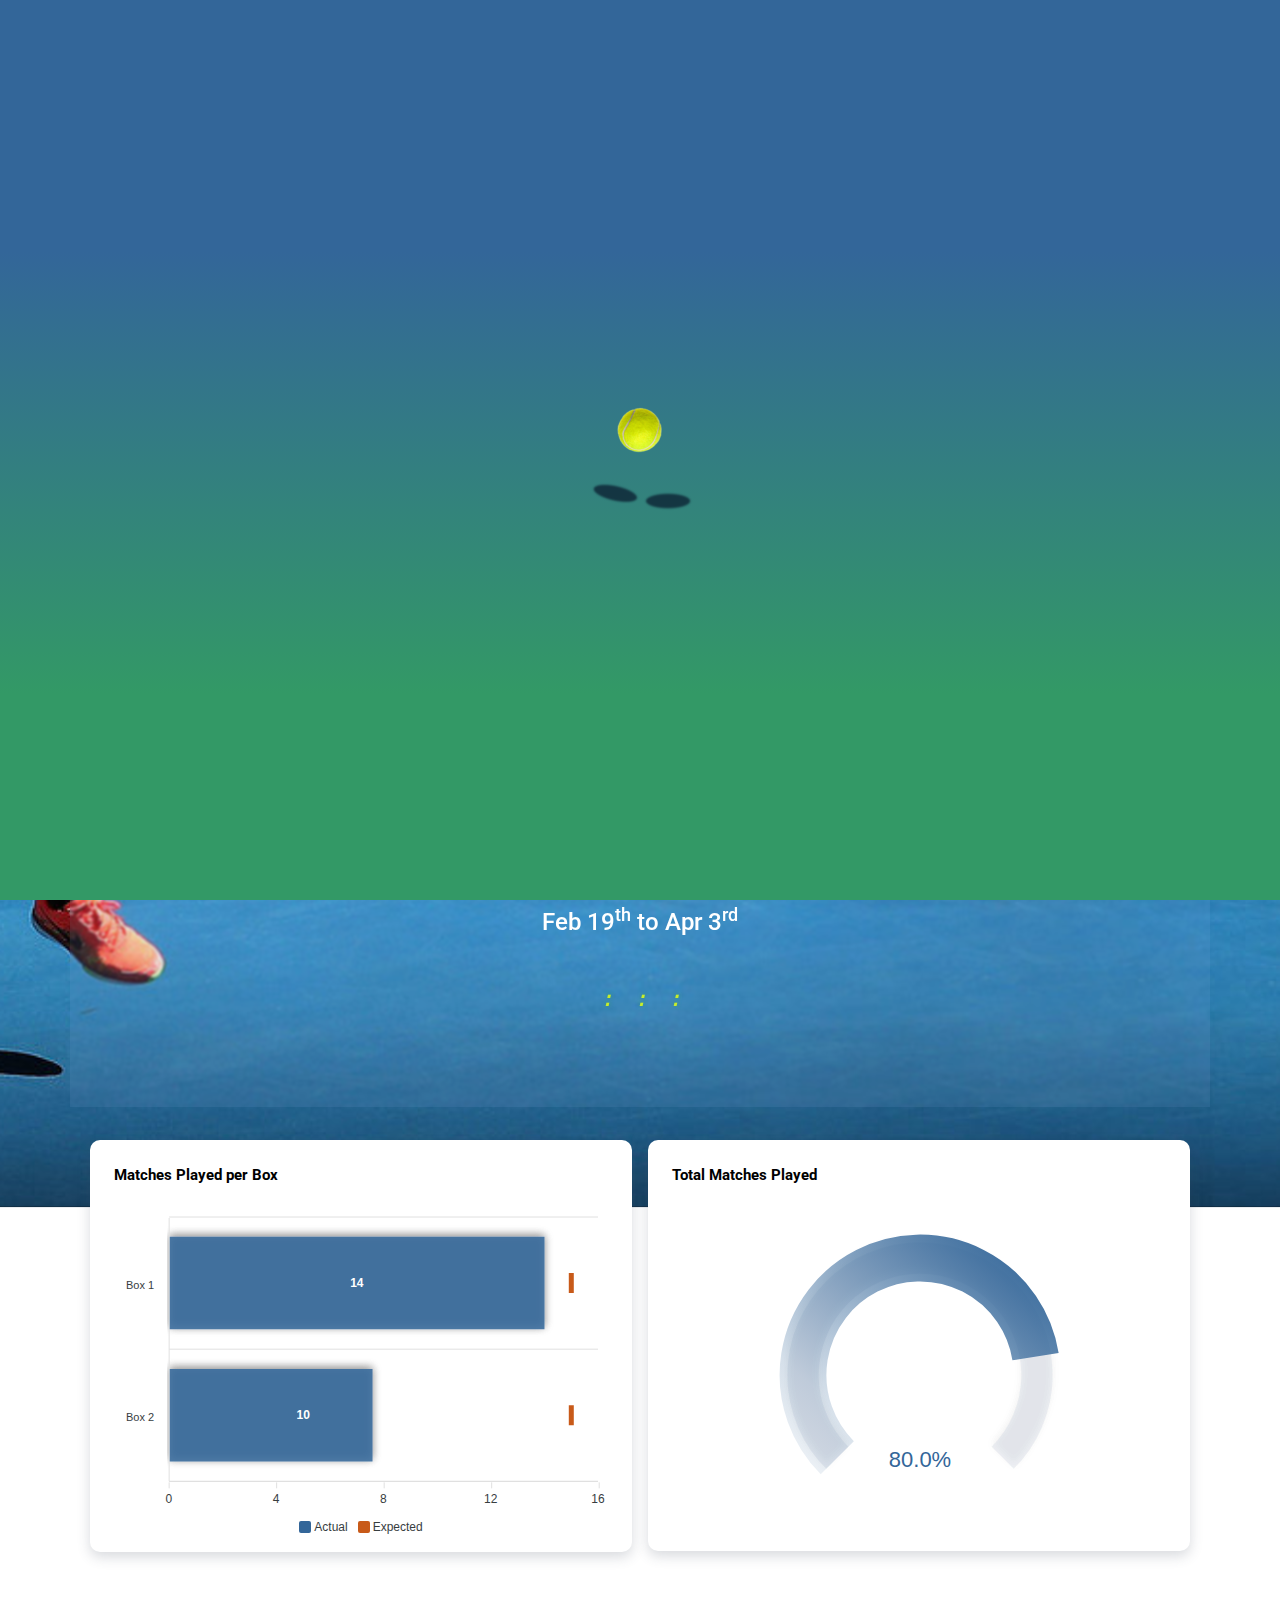
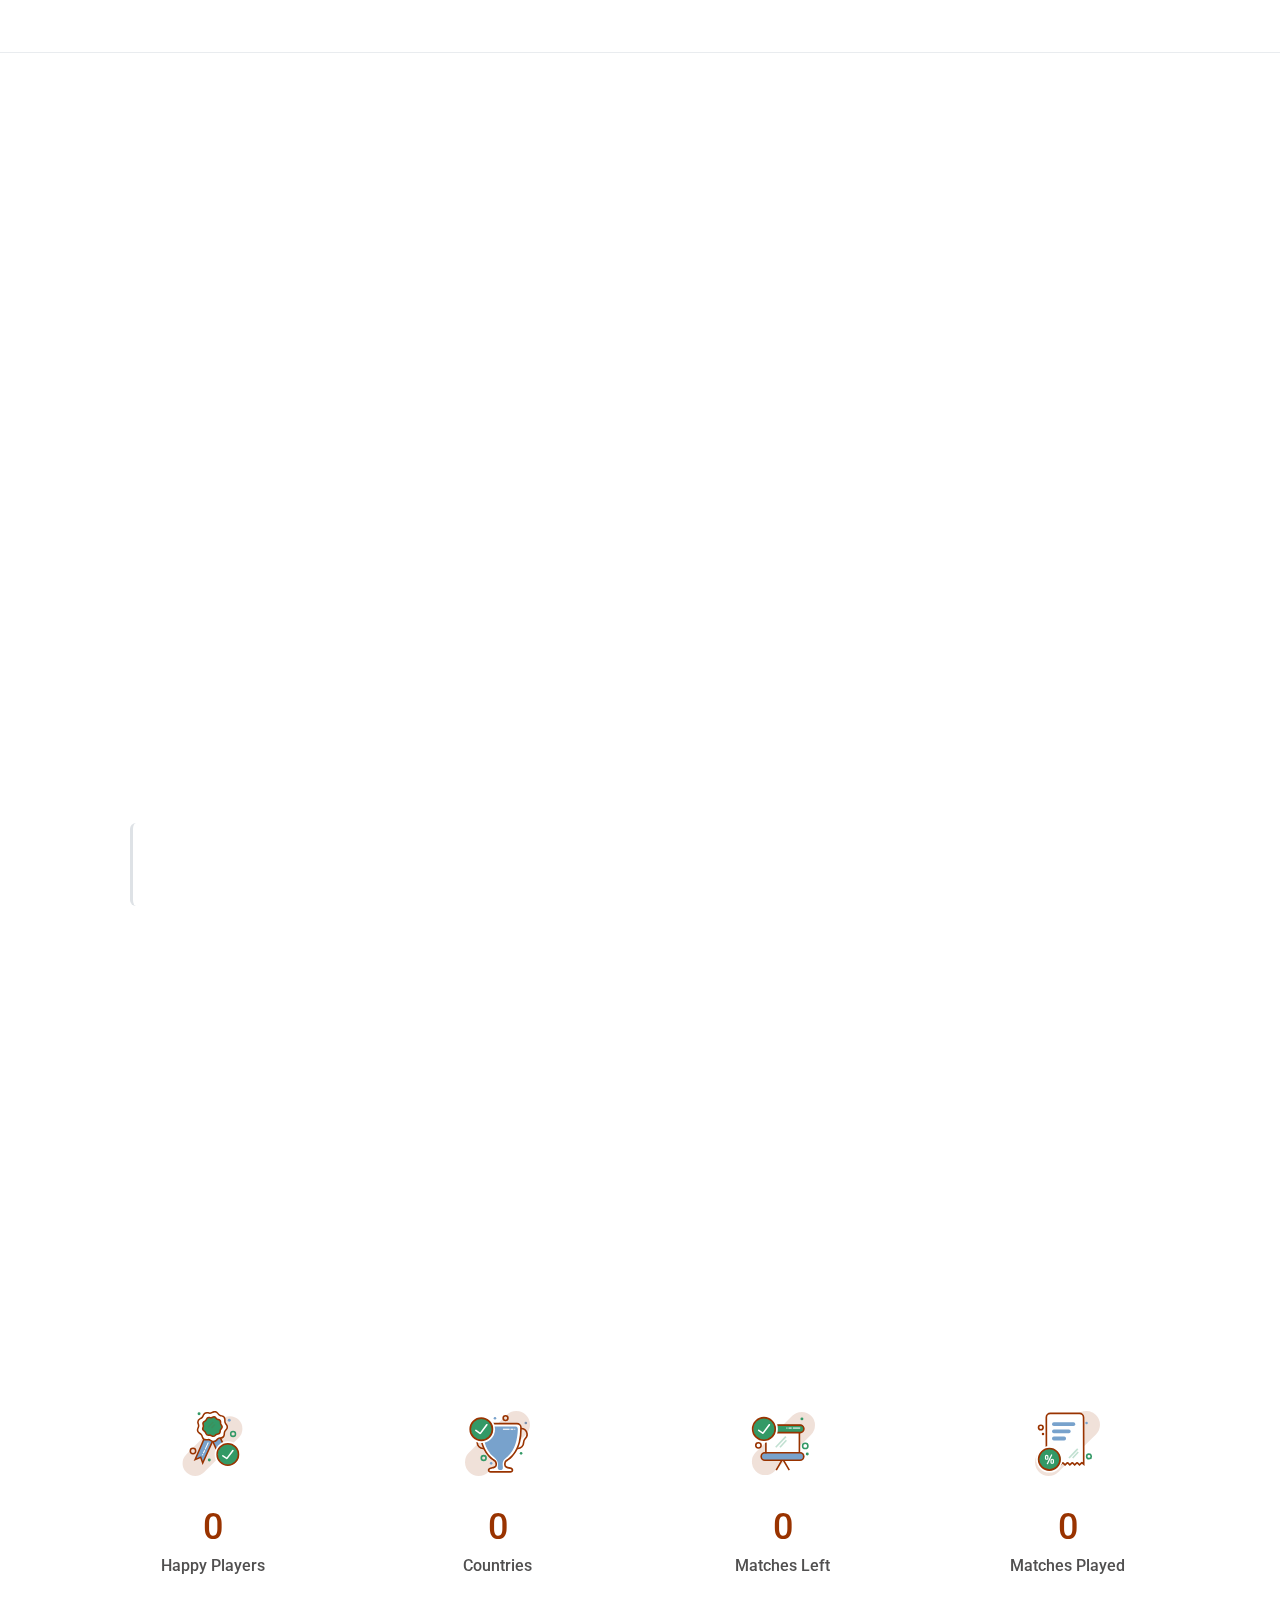
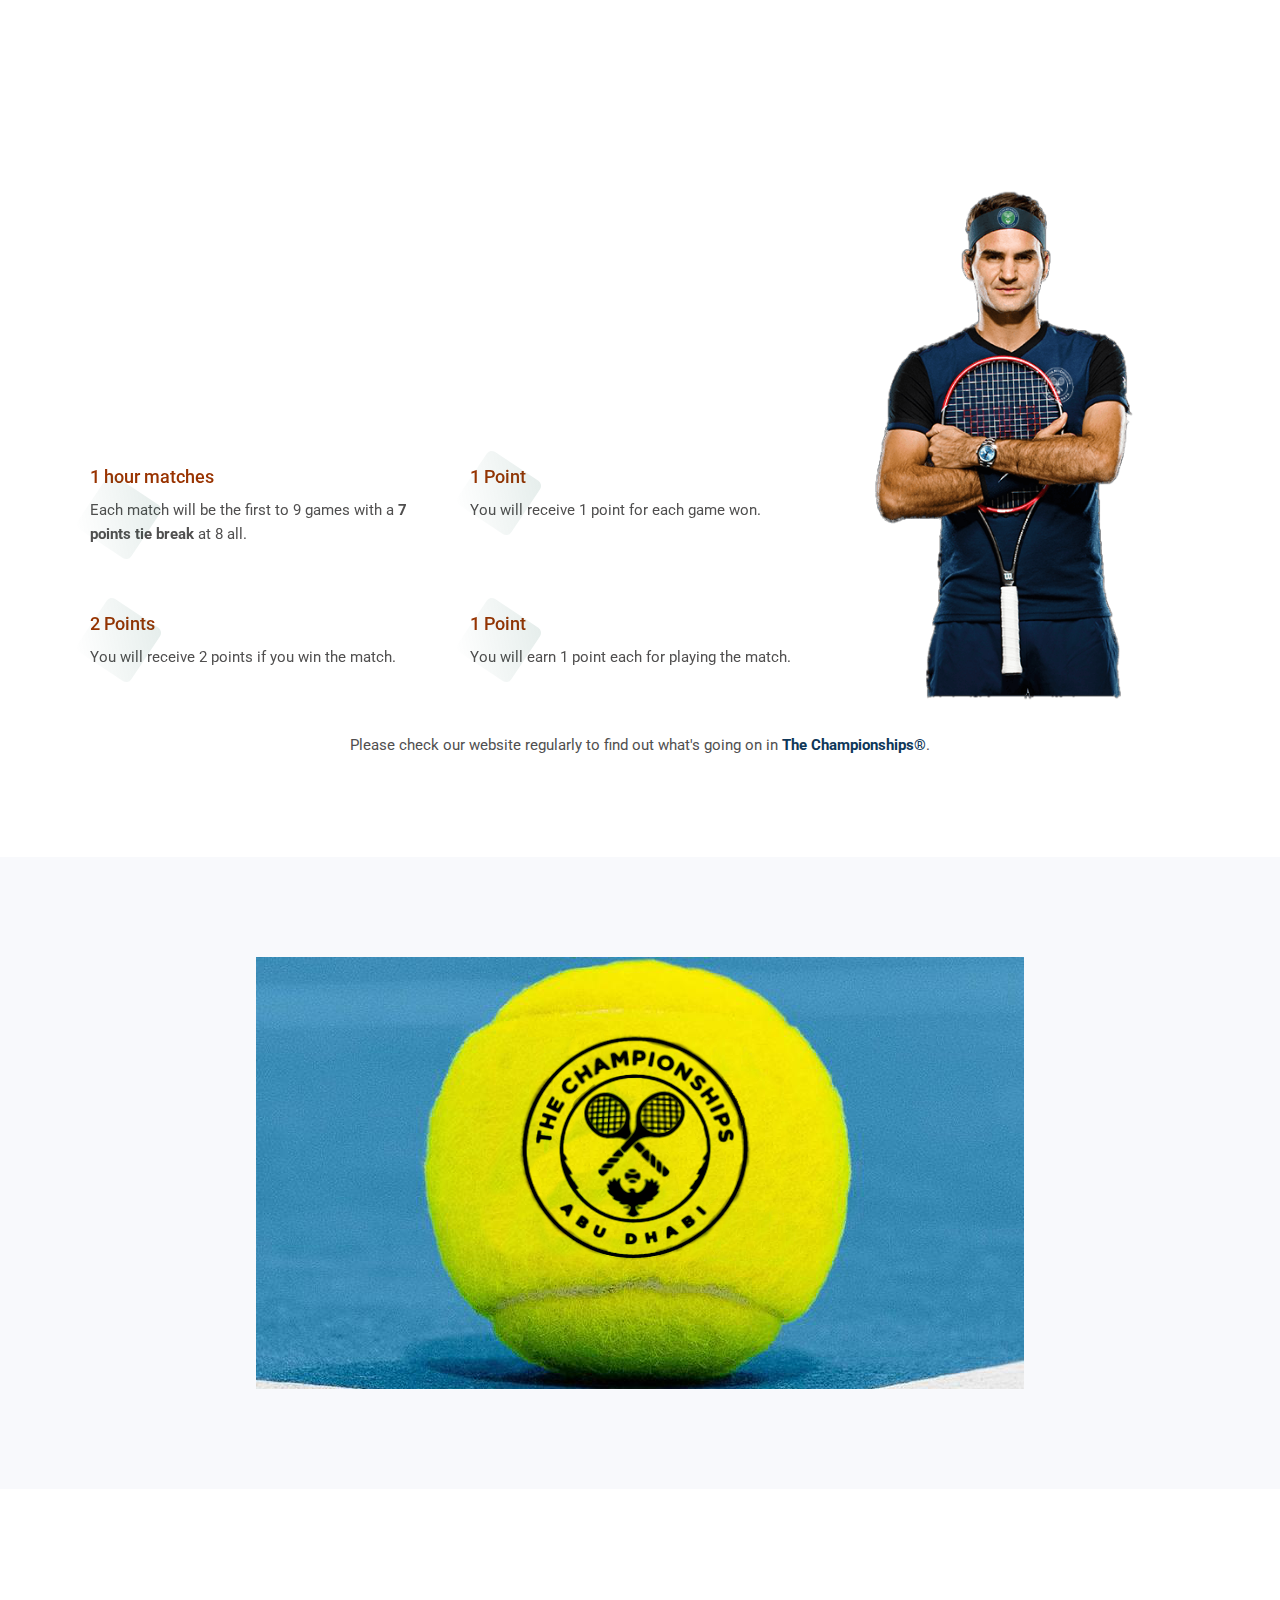
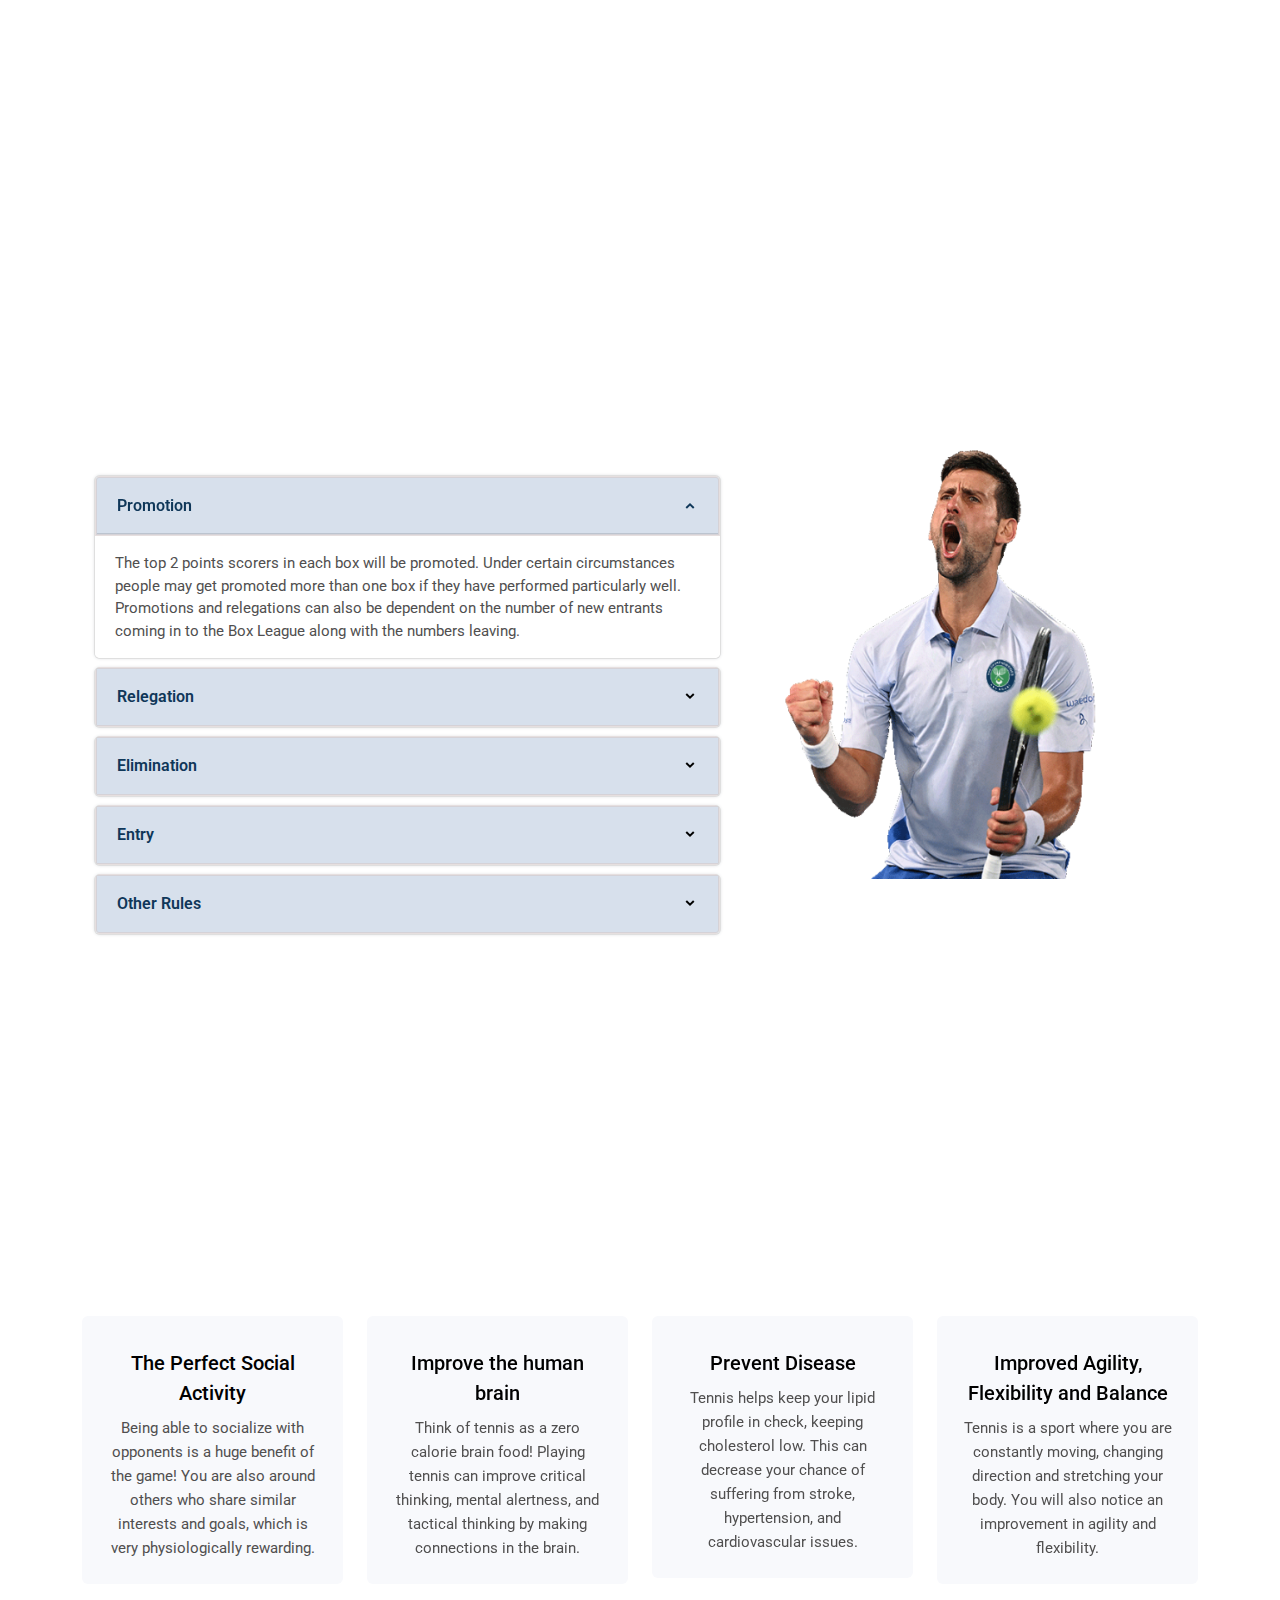
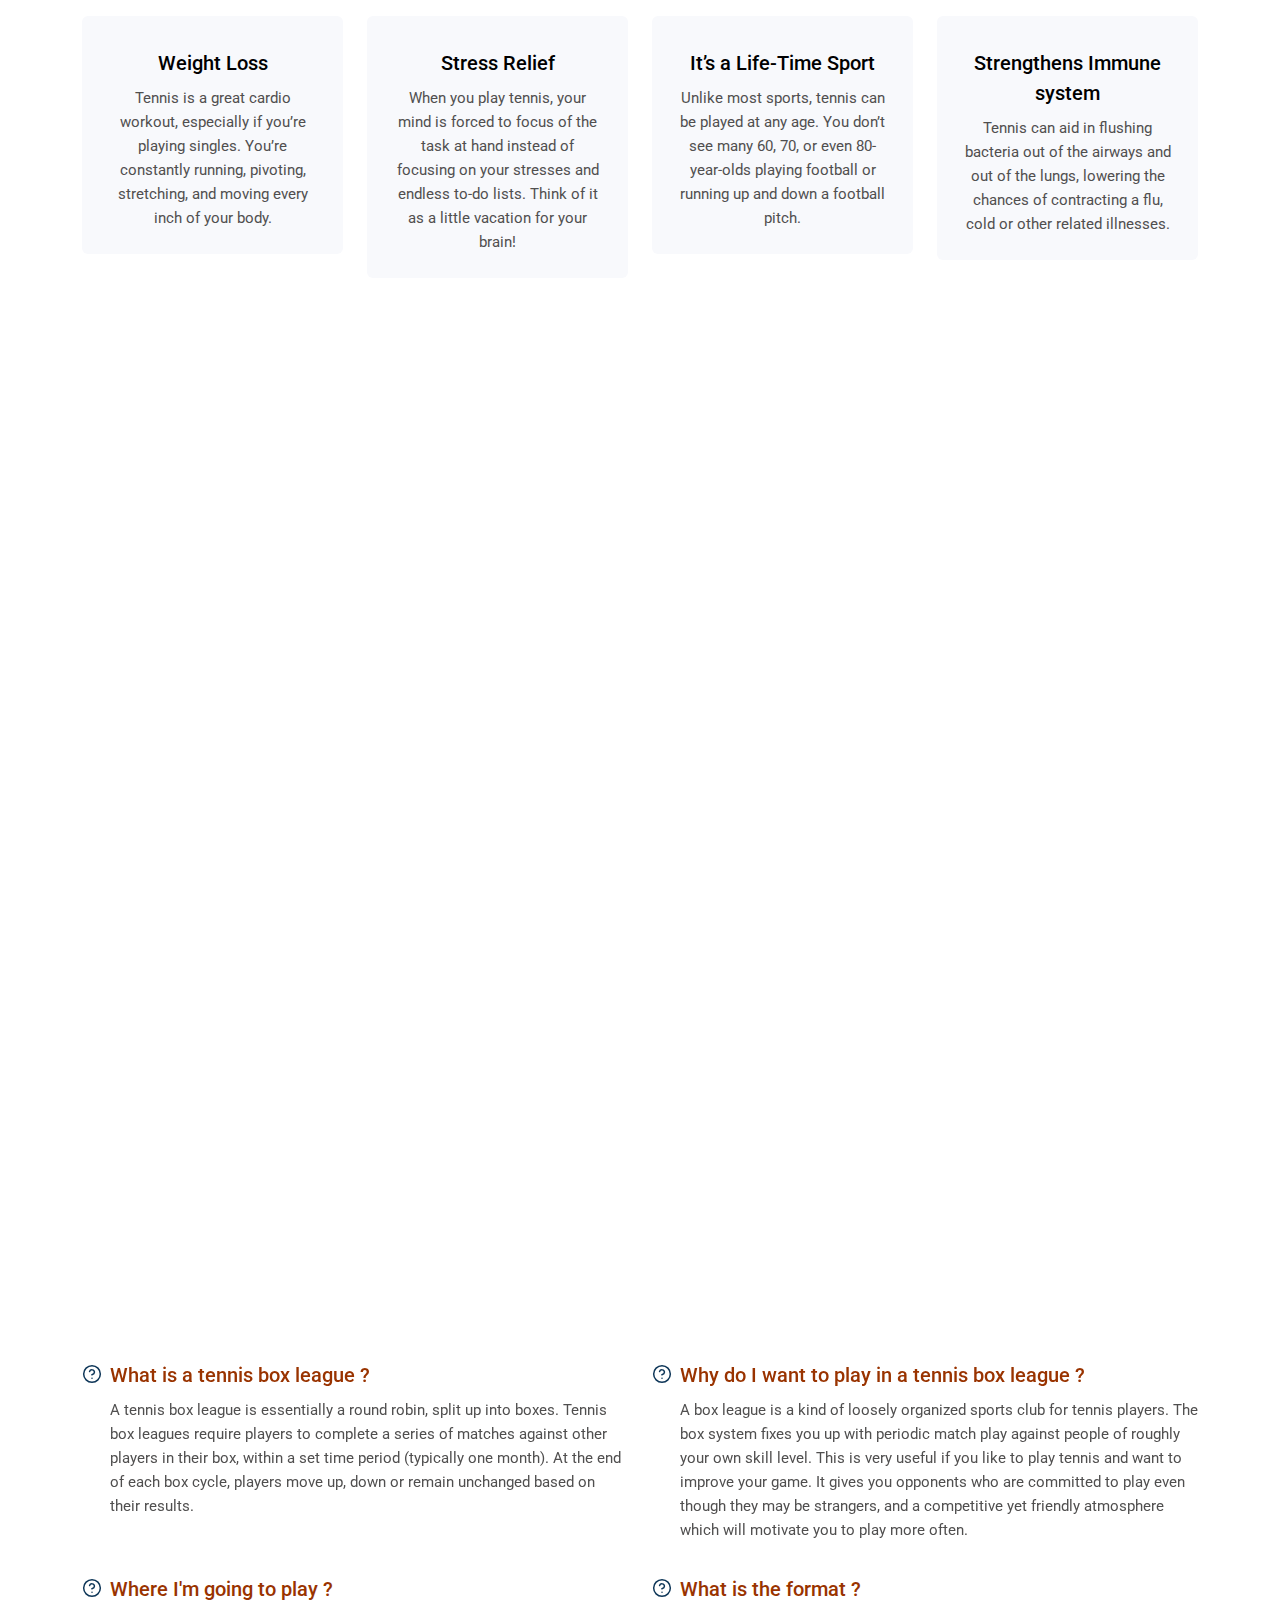
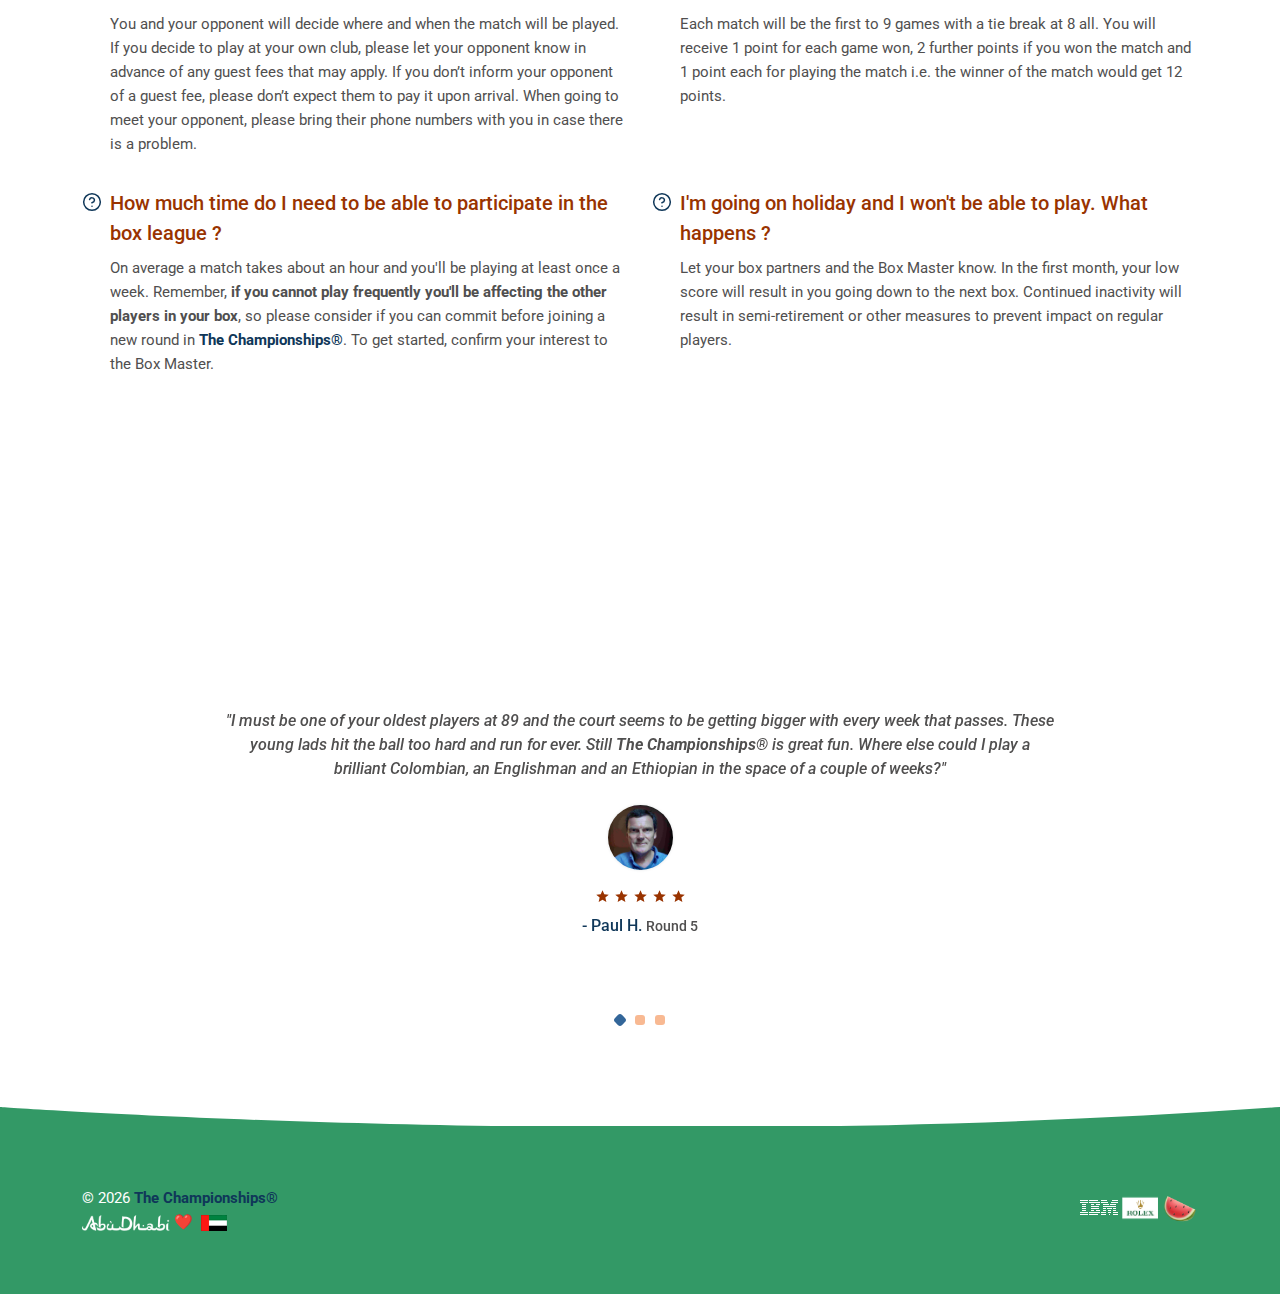
==== index.html @ c3a64c00 "statistics round 2-24" ====
<!DOCTYPE html>
<html lang="en">
  <head>
    <!-- Global site tag (gtag.js) - Google Analytics -->
    <script
      async
      src="https://www.googletagmanager.com/gtag/js?id=G-BH03Y8J1X2"
    ></script>
    <script>
      window.dataLayer = window.dataLayer || []
      function gtag() {
        dataLayer.push(arguments)
      }
      gtag('js', new Date())

      gtag('config', 'G-BH03Y8J1X2')
    </script>
    <meta charset="utf-8" />
    <title>The Championships Abu Dhabi</title>
    <meta name="viewport" content="width=device-width, initial-scale=1.0" />
    <meta name="The Championships Abu Dhabi" content="Landing Page" />
    <meta name="keywords" content="Software, multi-uses, HTML, Clean, Modern" />

    <meta name="email" content="support@thechampionships.com" />
    <meta name="website" content="https://thechampionships.netlify.com" />
    <meta name="Version" content="v1.0.0" />
    <!-- favicon -->
    <link rel="apple-touch-icon" sizes="180x180" href="/apple-touch-icon.png" />
    <link rel="icon" type="image/png" sizes="32x32" href="/favicon-32x32.png" />
    <link rel="icon" type="image/png" sizes="16x16" href="/favicon-16x16.png" />
    <link rel="manifest" href="/site.webmanifest" />
    <link rel="mask-icon" href="/safari-pinned-tab.svg" color="#5bbad5" />
    <meta name="msapplication-TileColor" content="#336699" />
    <meta name="theme-color" content="#ffffff" />
    <!-- <link rel="manifest" href="site.webmanifest" /> -->

    <!-- Bootstrap -->
    <link href="css/bootstrap.min.css" rel="stylesheet" type="text/css" />
    <!-- Icons -->
    <link href="css/materialdesignicons.min.css" rel="stylesheet" type="text/css" />
    <link
      rel="stylesheet"
      href="https://unicons.iconscout.com/release/v3.0.6/css/line.css"
    />

    <!-- Slider -->
    <link rel="stylesheet" href="css/tiny-slider.css" />
    <!-- Animation -->
    <link href="css/aos.css" rel="stylesheet" type="text/css" />
    <!-- Main Css -->
    <link href="css/style.css" rel="stylesheet" type="text/css" id="theme-opt" />
    <link href="css/colors/default.css" rel="stylesheet" id="color-opt" />

    <link
      href="https://api.mapbox.com/mapbox-gl-js/v2.3.1/mapbox-gl.css"
      rel="stylesheet"
    />
    <script src="https://api.mapbox.com/mapbox-gl-js/v2.3.1/mapbox-gl.js"></script>
  </head>

  <body data-bs-spy="scroll" data-bs-target="#navbar-navlist" data-bs-offset="20">
    <!-- Loader -->
    <div id="preloader">
      <div id="status">
        <div class="spinner">
          <img src="images/tennisball.png" />
        </div>
      </div>
    </div>
    <!-- Loader -->

    <!-- Add to Home IOS Start -->
    <!-- <div class="modal fade" id="IOSAddHome" tabindex="-1" aria-hidden="true">
      <div class="modal-dialog modal-dialog-centered">
        <div class="modal-content rounded shadow border-0">
          <div class="modal-header">
            <button
              type="button"
              class="btn-close"
              data-bs-dismiss="modal"
              aria-label="Close"
            ></button>
          </div>
          <div class="modal-body py-4">
            <div class="text-center">
              <div
                class="icon d-flex align-items-center justify-content-center bg-soft-primary rounded-circle mx-auto"
                style="height: 65px; width: 65px"
              >
                <h1 class="mb-0">
                  <i class="uil uil-megaphone align-middle"></i>
                </h1>
              </div>
              <div class="mt-4">
                <h5>
                  You can add
                  <span class="text-primary fw-bold">The Championships&reg;</span>
                  to your fancy iPhone's home screen.
                </h5>
                <ul class="list-unstyled text-success">
                  <li class="text-muted px-3">
                    Tap <i class="uil uil-upload"></i> and Add to home screen.
                  </li>
                </ul>
                <p class="text-muted text-primary">
                  Adding to Home screen is a feature available in modern browsers
                  that allows a user to add a shortcut to their Home screen
                  representing their favorite website so they can subsequently
                  access it with a single tap.
                </p>
              </div>
            </div>
          </div>
        </div>
      </div>
    </div> -->
    <!-- Add to Home IOS End -->

    <!-- Add to license Start -->
    <!-- <div class="modal fade" id="license" tabindex="-1" aria-hidden="true">
      <div class="modal-dialog modal-dialog-centered">
        <div class="modal-content rounded shadow border-0">
          <div class="modal-header">
            <button
              type="button"
              class="btn-close"
              data-bs-dismiss="modal"
              aria-label="Close"
            ></button>
          </div>
          <div class="modal-body py-4">
            <div class="text-center">
              <div
                class="icon d-flex align-items-center justify-content-center bg-soft-primary rounded-circle mx-auto"
                style="height: 65px; width: 65px"
              >
                <h1 class="mb-0">
                  <img src="images/wimbledonxmas1.png" height="100" />
                </h1>
              </div>
              <div class="mt-4">
                <h5>
                  <span class="text-primary fw-bold">The Championships&reg;</span>
                </h5>
                <p class="text-muted text-primary">
                  A big thank you to everyone who's participated in
                  <span class="text-primary fw-bold">The Championships&reg;</span>
                  over the last seven months. It's been great to meet so many tennis
                  lovers in Addis. <br />Unfortunately, for operational reasons,
                  <span class="text-primary fw-bold">The Championships&reg;</span>
                  will be on hold untill further notice. <br />The chat group will
                  remain live for those who want to stay connected and I hope to see
                  you on the courts soon for more great tennis! 👋
                </p>
              </div>
            </div>
          </div>
        </div>
      </div>
    </div> -->
    <!-- Add to license End -->

    <!-- Add to Home Android Start -->
    <!-- <div class="modal fade" id="AndroidAddHome" tabindex="-1" aria-hidden="true">
      <div class="modal-dialog modal-dialog-centered">
        <div class="modal-content rounded shadow border-0">
          <div class="modal-header">
            <button
              type="button"
              class="btn-close"
              data-bs-dismiss="modal"
              aria-label="Close"
            ></button>
          </div>
          <div class="modal-body py-4">
            <div class="text-center">
              <div
                class="icon d-flex align-items-center justify-content-center bg-soft-primary rounded-circle mx-auto"
                style="height: 65px; width: 65px"
              >
                <h1 class="mb-0">
                  <i class="uil uil-megaphone align-middle"></i>
                </h1>
              </div>
              <div class="mt-4">
                <h5>
                  You can add
                  <span class="text-primary fw-bold">The Championships&reg;</span>
                  to your mobile phone home screen.
                </h5>
                <ul class="list-unstyled text-success">
                  <li class="text-muted px-3">
                    Tap <i class="uil uil-ellipsis-v"></i> and Add to home screen.
                  </li>
                </ul>
                <p class="text-muted text-primary">
                  Adding to Home screen is a feature available in modern browsers
                  that allows a user to add a shortcut to their Home screen
                  representing their favorite website so they can subsequently
                  access it with a single tap.
                </p>
              </div>
            </div>
          </div>
        </div>
      </div>
    </div> -->
    <!-- Add to Home Android End -->

    <!-- Subscribe popup Start -->
    <div class="modal fade" id="subscribe-popup" tabindex="-1" aria-hidden="true">
      <div class="modal-dialog modal-lg modal-dialog-centered">
        <div class="modal-content rounded shadow border-0">
          <div
            class="modal-body p-0"
            style="background: url('images/subscribe.png') no-repeat"
          >
            <button
              type="button"
              class="btn-close float-end m-2"
              data-bs-dismiss="modal"
              aria-label="Close"
            ></button>
            <div class="clearfix"></div>
            <div class="container-fluid px-0">
              <div class="row align-items-center g-0">
                <div class="col-lg-6 offset-lg-6">
                  <div class="pb-5 pt-4 px-4">
                    <h6 class="text-muted">Be the first to know daily updates</h6>

                    <h4>Signup for daily updates</h4>
                    <p class="text-muted mb-0">
                      Subscribe to the Landrick mailing list to receive updates on
                      new arrivals, special offers and our promotions.
                    </p>
                    <form class="mt-4">
                      <div class="row">
                        <div class="col-lg-12">
                          <div class="foot-subscribe mb-3">
                            <div class="form-icon position-relative">
                              <i data-feather="mail" class="fea icon-sm icons"></i>
                              <input
                                type="email"
                                name="email"
                                id="daily-updates"
                                class="form-control ps-5 rounded"
                                placeholder="Your email : "
                                required
                              />
                            </div>
                          </div>
                        </div>
                        <!--end col-->

                        <div class="col-lg-12">
                          <div class="d-grid">
                            <input
                              type="submit"
                              id="submitsubscribe"
                              name="send"
                              class="btn btn-primary"
                              value="Subscribe"
                            />
                          </div>
                        </div>
                        <!--end col-->

                        <div class="col-12">
                          <div class="text-center">
                            <p class="mb-0 mt-3">
                              <small class="text-dark me-2"
                                >Already have an account ?</small
                              >
                              <a href="javascript:void(0)" class="text-dark fw-bold"
                                >Sign in</a
                              >
                            </p>
                          </div>
                        </div>
                        <!--end col-->
                      </div>
                      <!--end row-->
                    </form>
                  </div>
                </div>
                <!--end col-->
              </div>
              <!--end row-->
            </div>
            <!--end container-->
          </div>
        </div>
      </div>
    </div>
    <!-- Subscribe popup End -->

    <!-- qrcode Popup Start -->
    <div class="modal fade" id="ebirrqrcode" tabindex="-1" aria-hidden="true">
      <div class="modal-dialog modal-dialog-centered">
        <div class="modal-content rounded shadow border-0">
          <div class="modal-body py-5">
            <div class="text-center">
              <img
                src="images/ebirrqrcode.png"
                class="avatar avatar-ex-large"
                alt=""
              />
              <div class="mt-4">
                <h4>251930004901</h4>
                <p class="text-muted">
                  <span class="text-primary fw-bold">Important:</span> In the
                  description of the transaction add your <strong>name</strong> and
                  <strong>send</strong> a private message to the Box Master to
                  confirm.
                </p>
              </div>
            </div>
          </div>
        </div>
      </div>
    </div>
    <!-- qrcode Popup End -->

    <!-- bank of oromia Popup Start -->
    <div class="modal fade" id="bankoforomia" tabindex="-1" aria-hidden="true">
      <div class="modal-dialog modal-dialog-centered">
        <div class="modal-content rounded shadow border-0">
          <div class="modal-body py-5">
            <div class="text-center">
              <img
                src="images/coopbank.svg"
                class="avatar avatar-ex-large"
                alt=""
              />
              <div class="mt-4">
                <h4>Ebirr: 251930004901</h4>
                <p class="text-muted">
                  <span class="text-primary fw-bold">Important:</span> In the
                  description of the transaction add your <strong>name</strong> and
                  <strong>send</strong> a private message to the Box Master to
                  confirm.
                </p>
              </div>
            </div>
          </div>
        </div>
      </div>
    </div>
    <!-- bank of oromia Popup End -->

    <!-- Navbar STart -->
    <header id="topnav" class="defaultscroll sticky">
      <div class="container">
        <!-- Logo container-->
        <div>
          <a class="logo" href="#">
            <img src="images/log.png" height="52" class="logo-light-mode" alt="" />
          </a>
        </div>

        <!--end login button-->
        <!-- End Logo container-->
        <div class="menu-extras">
          <div class="menu-item">
            <!-- Mobile menu toggle-->
            <a class="navbar-toggle" id="isToggle" onclick="toggleMenu()">
              <div class="lines">
                <span></span>
                <span></span>
                <span></span>
              </div>
            </a>
            <!-- End mobile menu toggle-->
          </div>
        </div>

        <div id="navigation">
          <!-- Navigation Menu-->
          <ul class="navigation-menu nav-right" id="navmenu-nav">
            <li class="has-submenu">
              <a href="#home">Home</a>
            </li>
            <li class="has-submenu">
              <a href="#howitworks">How it works?</a>
            </li>
            <li class="has-submenu">
              <a href="#benefit">Benefits</a>
            </li>
            <!-- <li class="has-submenu">
              <a href="#courts">Courts</a>
            </li> -->
            <li class="has-submenu">
              <a href="#faq">FAQ</a>
            </li>
            <li class="has-submenu">
              <a href="#testimonial">Reviews</a>
            </li>
            <!-- <li class="has-submenu">
              <a href="#contact">Contact</a>
            </li> -->
          </ul>
          <!--end navigation menu-->
        </div>
        <!--end navigation-->
      </div>
      <!--end container-->
    </header>
    <!--end header-->
    <!-- Navbar End -->

    <!-- Hero Start -->
    <section
      class="bg-auth-home d-table w-100"
      style="
        background-image: url('images/whs4.jpg');
        background-size: cover;
        background-position: center center;
      "
      id="home"
    >
      <!-- <div class="snowfall"></div> -->
      <div class="container position-relative" style="z-index: 1">
        <div id="comingsoon" class="container bg-overlay d-none">
          <!--end row-->
        </div>

        <!--end container-->

        <div class="row mt-0 pt-4 justify-content-center">
          <div class="col-lg-10">
            <div class="mt-3 title-heading text-center">
              <div>
                <img
                  src="images/thechamps1.png"
                  height="280"
                  class="mover"
                  alt=""
                />
              </div>
              <h1 class="heading text-primary fw-bold text-shadow-title mt-5 mb-3">
                Serve it, Smash it,<br />
                Win it, Love it!
              </h1>
              <hr class="line" />
              <p class="para-desc mx-auto text-secondary">
                Unleash your inner champion and connect with fellow tennis fanatics
                from across the globe! Fuel your well-being and level up your skills
                in our vibrant tennis community. Hit the court regularly with
                flexible scheduling that fits your life.
              </p>
            </div>
          </div>
          <!--end col-->
        </div>
        <div class="row mt-0 pt-4 justify-content-center">
          <div class="mt-3 title-heading text-center bg-overlay">
            <h1 class="heading text-secondary mt-3 mb-0">ROUND 2-2024</h1>
            <!-- <h4 class="text-secondary mt-0 mb-2">Final Round</h4> -->
            <h4 class="title text-secondary mt-3 mb-0">
              Feb 19<sup>th</sup> to Apr 3<sup>rd</sup>
            </h4>
            <div class="row justify-content-center">
              <div class="col-lg-10 text-center">
                <div class="title-heading">
                  <!-- <h4 class="text-success mb-3">12th September, 2021</h4> -->

                  <div class="row">
                    <div class="col-md-12 text-center">
                      <div id="eventdown">
                        <ul class="count-down list-unstyled text-yellow">
                          <li id="days" class="count-number list-inline-item"></li>
                          <li class="divider count-number list-inline-item">
                            :
                            <p class="count-head"><br /></p>
                          </li>
                          <li id="hours" class="count-number list-inline-item"></li>
                          <li class="divider count-number list-inline-item">
                            :
                            <p class="count-head"><br /></p>
                          </li>

                          <li id="mins" class="count-number list-inline-item"></li>
                          <li class="divider count-number list-inline-item">
                            :
                            <p class="count-head"><br /></p>
                          </li>

                          <li id="secs" class="count-number list-inline-item"></li>
                          <li id="end" class="h1"></li>
                        </ul>
                      </div>
                    </div>
                  </div>
                </div>
              </div>
            </div>
            <!--end col-->
          </div>
        </div>

        <!--end row-->
      </div>
      <!--end container-->
    </section>
    <!--end section-->

    <!-- Hero End -->

    <section class="section bg-light d-none mt-6">
      <div class="container">
        <div class="row justify-content-center">
          <div class="col-12 text-center">
            <div class="position-relative" style="z-index: 1">
              <div class="position-relative">
                <img src="images/boxes.png" class="img-fluid" alt="" />
              </div>
              <div class="content mt-md-4 pt-md-2">
                <div class="row justify-content-center">
                  <div class="col-lg-10 text-center">
                    <div class="row align-items-center">
                      <div class="col-md-6 mt-4 pt-2">
                        <div class="section-title text-md-start">
                          <h6 class="text-white-50">Players Dashboard</h6>
                          <h4 class="title text-white mb-0 title-dark">
                            Check the scores <br />
                            in a single place.
                          </h4>
                        </div>
                      </div>

                      <div class="col-md-6 col-12 mt-4 pt-md-2">
                        <div class="section-title text-md-start">
                          <p class="text-white-50 para-desc">
                            In
                            <span class="text-white fw-bold"
                              >The Championships&reg;</span
                            >, players are required to complete a series of matches
                            against other players in their box, within a set time
                            period (typically one month). At the end of each box
                            cycle, players move up, down or remain unchanged based
                            on their results.
                          </p>
                        </div>
                      </div>
                    </div>
                  </div>
                </div>
              </div>
            </div>
          </div>
          <!--end col-->
        </div>
        <!--end row -->
        <div class="feature-posts-placeholder bg-primary bg-gradient"></div>
      </div>
      <!--end container-->
    </section>

    <section class="section border-top">
      <div class="container">
        <div class="row g-3 justify-content-center features-absolute">
          <!-- <div class="row"> -->
          <div class="col-lg-6 col-md-12 col-12 mt-4 pt-2">
            <div class="card shadow-md rounded-md border-0 p-4 pb-0">
              <div class="d-flex justify-content-between">
                <span class="fw-bold">Matches Played per Box</span>
              </div>
              <div id="dashboard" class="apex-chart"></div>
              <!-- </div> -->
            </div>
          </div>

          <div class="col-lg-6 col-md-12 col-12 mt-4 pt-2">
            <div class="card shadow-md rounded-md border-0 p-4 pb-0">
              <div class="d-flex justify-content-between">
                <span class="fw-bold">Total Matches Played</span>
              </div>
              <div id="matchesplayed" class="apex-chart"></div>
              <!-- </div> -->
            </div>
          </div>
        </div>
      </div>
    </section>

    <section class="section border-top">
      <div class="container mt-3">
        <div
          id="box-containers"
          class="row g-3 justify-content-center features-absolute"
        >
          <!-- <div class="row"> -->
        </div>
        <div class="mt-2 pt-2 text-center text-muted h6">
          <i class="uil uil-clock-two"></i>
          <span id="updated"></span>
        </div>
      </div>
    </section>
    <!--end col
        <div class="container-fluid mt-4">
            <div class="row">
                <div class="col-md-4 mt-4 pt-2">
                    <div class="card shop-features ">
-->

    <section class="section bg-white mt-6">
      <div class="container">
        <div
          class="p-4 rounded bg-light shadow"
          data-aos="fade-up"
          data-aos-duration="1400"
        >
          <div class="row align-items-center">
            <div class="col-sm-7">
              <div class="title">
                <h5 class="title mb-4">
                  Tennis ain't just about aces and rallies!
                </h5>
                <p class="text-primary mb-0 para-desc">
                  Statistics are just tools. Their true value lies in your ability
                  to interpret them, draw meaningful conclusions and implement them
                  effectively to elevate your game.<br />
                  Don't just play, <strong>analyze</strong>
                  to become a champion!
                </p>
              </div>
            </div>
            <!--end col-->

            <div class="col-sm-5 mt-4 mt-sm-0">
              <div class="text-sm-end">
                <a
                  href="javascript:void(0)"
                  data-bs-toggle="modal"
                  data-bs-target="#round2-2024"
                  class="btn btn-primary m-1"
                  >Round
                  <span class="badge rounded-pill bg-success ms-2">2-2024</span>
                </a>
              </div>

              <!-- Modal Content Start -->
              <div
                class="modal fade"
                id="round2-2024"
                tabindex="-1"
                aria-labelledby="LoginForm-title"
                aria-hidden="true"
              >
                <div class="modal-dialog modal-lg modal-dialog-centered">
                  <div class="modal-content rounded shadow border-0">
                    <div class="modal-header border-bottom">
                      <h5 class="modal-title" id="LoginForm-title">
                        Achievements & Performance
                      </h5>
                      <button
                        type="button"
                        class="btn-close"
                        data-bs-dismiss="modal"
                        aria-label="Close"
                      ></button>
                    </div>
                    <div class="modal-body">
                      <!-- Table Start -->
                      <div class="col mt-0 pt-2" id="stat_table">
                        <div class="p-0">
                          <div class="table-responsive bg-white">
                            <table class="table table-striped mb-0 table-center">
                              <thead>
                                <tr>
                                  <th>Round</th>
                                  <th>Box</th>
                                  <th>Rank</th>
                                  <th>Country</th>
                                  <th>Name</th>
                                  <th>Matches Won</th>
                                  <th>Matches Lost</th>
                                  <th>Matches Played</th>
                                  <th>Matches Not Played</th>
                                  <th>Matches Completed %</th>
                                  <th>Games Won</th>
                                  <th>Games Conceded</th>
                                  <th>Games Won %</th>
                                  <th>Games Match Avg</th>
                                  <th>Total Points</th>
                                  <th>Win %</th>
                                </tr>
                              </thead>
                              <tbody>
                                <tr>
                                  <td>2-24</td>
                                  <td>1</td>
                                  <td>1</td>
                                  <td>NIG</td>
                                  <td>Daniel</td>
                                  <td>5</td>
                                  <td>0</td>
                                  <td>5</td>
                                  <td>0</td>
                                  <td>100.0%</td>
                                  <td>45</td>
                                  <td>10</td>
                                  <td>81.8%</td>
                                  <td>9.0</td>
                                  <td>60</td>
                                  <td>100.0%</td>
                                </tr>
                                <tr>
                                  <td>2-24</td>
                                  <td>1</td>
                                  <td>2</td>
                                  <td>ITA</td>
                                  <td>Paolo</td>
                                  <td>3</td>
                                  <td>2</td>
                                  <td>5</td>
                                  <td>0</td>
                                  <td>100.0%</td>
                                  <td>36</td>
                                  <td>25</td>
                                  <td>59.0%</td>
                                  <td>7.2</td>
                                  <td>47</td>
                                  <td>60.0%</td>
                                </tr>
                                <tr>
                                  <td>2-24</td>
                                  <td>1</td>
                                  <td>3</td>
                                  <td>COL</td>
                                  <td>William</td>
                                  <td>3</td>
                                  <td>1</td>
                                  <td>4</td>
                                  <td>1</td>
                                  <td>80.0%</td>
                                  <td>30</td>
                                  <td>26</td>
                                  <td>53.6%</td>
                                  <td>7.5</td>
                                  <td>40</td>
                                  <td>75.0%</td>
                                </tr>
                                <tr>
                                  <td>2-24</td>
                                  <td>1</td>
                                  <td>4</td>
                                  <td>ITA</td>
                                  <td>Samuel</td>
                                  <td>1</td>
                                  <td>4</td>
                                  <td>5</td>
                                  <td>0</td>
                                  <td>100.0%</td>
                                  <td>31</td>
                                  <td>43</td>
                                  <td>41.9%</td>
                                  <td>6.2</td>
                                  <td>38</td>
                                  <td>20.0%</td>
                                </tr>
                                <tr
                                  style="
                                    color: #e43f52;
                                    background-color: rgba(228, 63, 82, 0.2);
                                    border: 1px solid rgba(228, 63, 82, 0.2);
                                  "
                                >
                                  <td>2-24</td>
                                  <td>1</td>
                                  <td>5</td>
                                  <td>IND</td>
                                  <td>Vik</td>
                                  <td>2</td>
                                  <td>2</td>
                                  <td>4</td>
                                  <td>1</td>
                                  <td>80.0%</td>
                                  <td>20</td>
                                  <td>28</td>
                                  <td>41.7%</td>
                                  <td>5.0</td>
                                  <td>28</td>
                                  <td>50.0%</td>
                                </tr>
                                <tr
                                  style="
                                    color: #e43f52;
                                    background-color: rgba(228, 63, 82, 0.2);
                                    border: 1px solid rgba(228, 63, 82, 0.2);
                                  "
                                >
                                  <td>2-24</td>
                                  <td>1</td>
                                  <td>6</td>
                                  <td>SIN</td>
                                  <td>Lim</td>
                                  <td>0</td>
                                  <td>5</td>
                                  <td>5</td>
                                  <td>0</td>
                                  <td>100.0%</td>
                                  <td>15</td>
                                  <td>45</td>
                                  <td>25.0%</td>
                                  <td>3.0</td>
                                  <td>20</td>
                                  <td>0.0%</td>
                                </tr>
                                <tr
                                  style="
                                    color: #268e4c;
                                    background-color: rgba(43, 62, 46, 0.2);
                                    border: 1px solid rgba(43, 62, 46, 0.2);
                                  "
                                >
                                  <td>2-24</td>
                                  <td>2</td>
                                  <td>1</td>
                                  <td>CAM</td>
                                  <td>Brad</td>
                                  <td>4</td>
                                  <td>0</td>
                                  <td>4</td>
                                  <td>1</td>
                                  <td>80.0%</td>
                                  <td>36</td>
                                  <td>10</td>
                                  <td>78.3%</td>
                                  <td>9.0</td>
                                  <td>48</td>
                                  <td>100.0%</td>
                                </tr>
                                <tr
                                  style="
                                    color: #268e4c;
                                    background-color: rgba(43, 62, 46, 0.2);
                                    border: 1px solid rgba(43, 62, 46, 0.2);
                                  "
                                >
                                  <td>2-24</td>
                                  <td>2</td>
                                  <td>2</td>
                                  <td>GRE</td>
                                  <td>Vas</td>
                                  <td>3</td>
                                  <td>1</td>
                                  <td>4</td>
                                  <td>1</td>
                                  <td>80.0%</td>
                                  <td>32</td>
                                  <td>14</td>
                                  <td>69.6%</td>
                                  <td>8.0</td>
                                  <td>42</td>
                                  <td>75.0%</td>
                                </tr>
                                <tr>
                                  <td>2-24</td>
                                  <td>2</td>
                                  <td>3</td>
                                  <td>CAM</td>
                                  <td>Loic</td>
                                  <td>2</td>
                                  <td>1</td>
                                  <td>3</td>
                                  <td>2</td>
                                  <td>60.0%</td>
                                  <td>21</td>
                                  <td>19</td>
                                  <td>52.5%</td>
                                  <td>7.0</td>
                                  <td>28</td>
                                  <td>66.7%</td>
                                </tr>
                                <tr>
                                  <td>2-24</td>
                                  <td>2</td>
                                  <td>4</td>
                                  <td>GBR</td>
                                  <td>Seale</td>
                                  <td>1</td>
                                  <td>3</td>
                                  <td>4</td>
                                  <td>1</td>
                                  <td>80.0%</td>
                                  <td>17</td>
                                  <td>31</td>
                                  <td>35.4%</td>
                                  <td>4.2</td>
                                  <td>23</td>
                                  <td>25.0%</td>
                                </tr>
                                <tr>
                                  <td>2-24</td>
                                  <td>2</td>
                                  <td>5</td>
                                  <td>RUS</td>
                                  <td>Pavel</td>
                                  <td>0</td>
                                  <td>4</td>
                                  <td>4</td>
                                  <td>1</td>
                                  <td>80.0%</td>
                                  <td>12</td>
                                  <td>36</td>
                                  <td>25.0%</td>
                                  <td>3.0</td>
                                  <td>16</td>
                                  <td>0.0%</td>
                                </tr>
                                <tr>
                                  <td>2-24</td>
                                  <td>2</td>
                                  <td>6</td>
                                  <td>PHI</td>
                                  <td>Ariez</td>
                                  <td>0</td>
                                  <td>1</td>
                                  <td>1</td>
                                  <td>4</td>
                                  <td>20.0%</td>
                                  <td>1</td>
                                  <td>9</td>
                                  <td>10.0%</td>
                                  <td>1.0</td>
                                  <td>2</td>
                                  <td>0.0%</td>
                                </tr>
                              </tbody>
                            </table>
                          </div>
                        </div>
                      </div>
                      <!--end col-->
                      <!-- Table End -->
                    </div>
                    <div class="modal-footer">
                      <button
                        type="button"
                        class="btn btn-secondary"
                        data-bs-dismiss="modal"
                      >
                        Close
                      </button>
                    </div>
                  </div>
                </div>
              </div>
              <!-- Modal Content End -->

              <div class="text-sm-end">
                <a
                  href="javascript:void(0)"
                  data-bs-toggle="modal"
                  data-bs-target="#round1-2024"
                  class="btn btn-primary m-1"
                  >Round
                  <span class="badge rounded-pill bg-success ms-2">1-2024</span>
                </a>
              </div>
              <!-- Modal Content Start -->
              <div
                class="modal fade"
                id="round1-2024"
                tabindex="-1"
                aria-labelledby="LoginForm-title"
                aria-hidden="true"
              >
                <div class="modal-dialog modal-lg modal-dialog-centered">
                  <div class="modal-content rounded shadow border-0">
                    <div class="modal-header border-bottom">
                      <h5 class="modal-title" id="LoginForm-title">
                        Achievements & Performance
                      </h5>
                      <button
                        type="button"
                        class="btn-close"
                        data-bs-dismiss="modal"
                        aria-label="Close"
                      ></button>
                    </div>
                    <div class="modal-body">
                      <!-- Table Start -->
                      <div class="col mt-0 pt-2" id="stat_table">
                        <div class="p-0">
                          <div class="table-responsive bg-white">
                            <table class="table table-striped mb-0 table-center">
                              <thead>
                                <tr>
                                  <th>Round</th>
                                  <th>Box</th>
                                  <th>Rank</th>
                                  <th>Country</th>
                                  <th>Name</th>
                                  <th>Matches Won</th>
                                  <th>Matches Lost</th>
                                  <th>Matches Played</th>
                                  <th>Matches Not Played</th>
                                  <th>Matches Completed %</th>
                                  <th>Games Won</th>
                                  <th>Games Conceded</th>
                                  <th>Games Won %</th>
                                  <th>Games Match Avg</th>
                                  <th>Total Points</th>
                                  <th>Win %</th>
                                </tr>
                              </thead>
                              <tbody>
                                <tr>
                                  <td>1-24</td>
                                  <td>1</td>
                                  <td>1</td>
                                  <td>COL</td>
                                  <td>William</td>
                                  <td>5</td>
                                  <td>1</td>
                                  <td>6</td>
                                  <td>0</td>
                                  <td>100.0%</td>
                                  <td>53</td>
                                  <td>32</td>
                                  <td>62.4%</td>
                                  <td>8.8</td>
                                  <td>69</td>
                                  <td>83.3%</td>
                                </tr>
                                <tr>
                                  <td>1-24</td>
                                  <td>1</td>
                                  <td>2</td>
                                  <td>IND</td>
                                  <td>Vik</td>
                                  <td>3</td>
                                  <td>2</td>
                                  <td>5</td>
                                  <td>1</td>
                                  <td>83.3%</td>
                                  <td>42</td>
                                  <td>36</td>
                                  <td>53.8%</td>
                                  <td>8.4</td>
                                  <td>53</td>
                                  <td>60.0%</td>
                                </tr>
                                <tr>
                                  <td>1-24</td>
                                  <td>1</td>
                                  <td>3</td>
                                  <td>ITA</td>
                                  <td>Paolo</td>
                                  <td>4</td>
                                  <td>0</td>
                                  <td>4</td>
                                  <td>2</td>
                                  <td>66.7%</td>
                                  <td>36</td>
                                  <td>28</td>
                                  <td>56.2%</td>
                                  <td>9.0</td>
                                  <td>48</td>
                                  <td>100.0%</td>
                                </tr>
                                <tr>
                                  <td>1-24</td>
                                  <td>1</td>
                                  <td>4</td>
                                  <td>ITA</td>
                                  <td>Samuel</td>
                                  <td>2</td>
                                  <td>4</td>
                                  <td>6</td>
                                  <td>0</td>
                                  <td>100.0%</td>
                                  <td>38</td>
                                  <td>48</td>
                                  <td>44.2%</td>
                                  <td>6.3</td>
                                  <td>48</td>
                                  <td>33.3%</td>
                                </tr>
                                <tr>
                                  <td>1-24</td>
                                  <td>1</td>
                                  <td>5</td>
                                  <td>SIN</td>
                                  <td>Lim</td>
                                  <td>1</td>
                                  <td>5</td>
                                  <td>6</td>
                                  <td>0</td>
                                  <td>100.0%</td>
                                  <td>36</td>
                                  <td>49</td>
                                  <td>42.4%</td>
                                  <td>6.0</td>
                                  <td>44</td>
                                  <td>16.7%</td>
                                </tr>
                                <tr>
                                  <td>1-24</td>
                                  <td>1</td>
                                  <td>6</td>
                                  <td>GRE</td>
                                  <td>Vas</td>
                                  <td>2</td>
                                  <td>1</td>
                                  <td>3</td>
                                  <td>3</td>
                                  <td>50.0%</td>
                                  <td>19</td>
                                  <td>17</td>
                                  <td>52.8%</td>
                                  <td>6.3</td>
                                  <td>26</td>
                                  <td>66.7%</td>
                                </tr>

                                <tr>
                                  <td>1-24</td>
                                  <td>1</td>
                                  <td>7</td>
                                  <td>PHI</td>
                                  <td>Ariez</td>
                                  <td>0</td>
                                  <td>4</td>
                                  <td>4</td>
                                  <td>2</td>
                                  <td>66.7%</td>
                                  <td>22</td>
                                  <td>36</td>
                                  <td>37.9%</td>
                                  <td>5.5</td>
                                  <td>26</td>
                                  <td>0.0%</td>
                                </tr>
                              </tbody>
                            </table>
                          </div>
                        </div>
                      </div>
                      <!--end col-->
                      <!-- Table End -->
                    </div>
                    <div class="modal-footer">
                      <button
                        type="button"
                        class="btn btn-secondary"
                        data-bs-dismiss="modal"
                      >
                        Close
                      </button>
                    </div>
                  </div>
                </div>
              </div>
              <!-- Modal Content End -->
            </div>
            <!--end col-->
          </div>
          <!--end row -->
        </div>
      </div>
      <!--end container-->
    </section>

    <!-- Start CTA -->
    <div class="container-fluid mt-100 mt-60">
      <div class="rounded py-5" style="background: url('images/rfed.jpg') fixed">
        <div class="container">
          <div class="row">
            <div class="col-12">
              <div class="p-5">
                <blockquote class="blockquote p-3 mb-0">
                  <p class="text-white fw-bold mb-0 fst-italic">
                    "Tennis is more than just a game, it's a reflection of your
                    spirit. Play with passion, fight with courage and always
                    remember, victory lies not just in the score but in the journey
                    you take."
                  </p>
                </blockquote>
              </div>
            </div>
            <!--end col-->
          </div>
          <!--end row-->
        </div>
        <!--end container-->
      </div>
    </div>
    <!--end container-->
    <!-- End CTA -->

    <div class="container mt-0">
      <div class="row justify-content-center">
        <div class="col-lg-6 col-md-8 col-12 mt-5 pt-5">
          <div class="border-0 overflow-hidden">
            <iframe
              src="https://static.rolex.com/clocks/europeantour/clock_mobile_home/?eventname=The Championships AD&amp;dst=4"
              style="
                width: 100%;
                height: 70px;
                border: 0;
                margin-top: 4px;
                padding: 7px;
                overflow: hidden;
              "
              scrolling="NO"
              frameborder="NO"
            ></iframe>
          </div>
        </div>
        <!--end col-->
      </div>
      <!--end row-->
    </div>
    <!--end container-->

    <section class="section">
      <div class="container">
        <div class="row justify-content-center">
          <div class="col-12 text-center">
            <div class="section-title mb-4 pb-2">
              <h4 class="title mb-4" data-aos="fade-up" data-aos-duration="1000">
                Some numbers in this round of
                <span class="text-primary fw-bold">The Championships&reg;</span>
              </h4>
            </div>
          </div>
          <!--end col-->
        </div>
        <!--end row-->

        <div class="row" id="counter">
          <div class="col-md-3 col-6 mt-4 pt-2">
            <div class="counter-box text-center">
              <img src="images/Asset190.svg" class="avatar avatar-small" alt="" />
              <h2 class="mb-0 mt-4 title">
                <span id="numPlayers" class="counter-value" data-target="100"
                  >0</span
                >
              </h2>
              <h6 class="counter-head text-muted">Happy Players</h6>
            </div>
            <!--end counter box-->
          </div>

          <div class="col-md-3 col-6 mt-4 pt-2">
            <div class="counter-box text-center">
              <img src="images/Asset189.svg" class="avatar avatar-small" alt="" />
              <h2 class="mb-0 mt-4 title">
                <span id="numCountries" class="counter-value" data-target="100"
                  >0</span
                >
              </h2>
              <h6 class="counter-head text-muted">Countries</h6>
            </div>
            <!--end counter box-->
          </div>

          <div class="col-md-3 col-6 mt-4 pt-2">
            <div class="counter-box text-center">
              <img src="images/Asset187.svg" class="avatar avatar-small" alt="" />
              <h2 class="mb-0 mt-4 title">
                <span id="totMatches" class="counter-value" data-target="100"
                  >0</span
                >
              </h2>
              <h6 class="counter-head text-muted">Matches Left</h6>
            </div>
            <!--end counter box-->
          </div>

          <div class="col-md-3 col-6 mt-4 pt-2">
            <div class="counter-box text-center">
              <img src="images/Asset192.svg" class="avatar avatar-small" alt="" />
              <h2 class="mb-0 mt-4 title">
                <span id="matchPlayed" class="counter-value" data-target="100"
                  >0</span
                >
              </h2>
              <h6 class="counter-head text-muted">Matches Played</h6>
            </div>
            <!--end counter box-->
          </div>
        </div>
        <!--end row-->
      </div>
      <!--end container-->
    </section>
    <!--end section-->

    <section class="section" id="howitworks">
      <div class="container mt-60">
        <div class="row">
          <div class="col-lg-12">
            <div class="rounded bg-white">
              <div class="row">
                <div class="col-lg-8 col-md-12 my-4">
                  <div class="col-12 text-center">
                    <div class="section-title mb-4 pb-2">
                      <h4
                        class="title mb-4"
                        data-aos="fade-up"
                        data-aos-duration="1000"
                      >
                        How it works ?
                      </h4>
                      <p
                        class="text-muted para-desc mx-auto mb-0"
                        data-aos="fade-up"
                        data-aos-duration="1400"
                      >
                        During a round, generally one month, players in
                        <span class="text-primary fw-bold"
                          >The Championships&reg;</span
                        >
                        box league simply challenge players in their box, agree on
                        which court they want to play, play the match, and then
                        report the score to the Box Master. At the end of each box
                        cycle, players move up, down or remain unchanged based on
                        their results.
                      </p>
                    </div>
                  </div>
                  <!--end col-->

                  <div class="row">
                    <div class="col-md-6 col-12">
                      <div class="d-flex features mt-5">
                        <div class="image position-relative d-inline-block">
                          <i class="uil uil-stopwatch h1 text-primary"></i>
                        </div>
                        <div class="flex-1 p-2">
                          <h4 class="title">1 hour matches</h4>
                          <p class="text-muted para mb-0">
                            Each match will be the first to 9 games with a
                            <strong> 7 points tie break</strong>
                            at 8 all.
                          </p>
                        </div>
                      </div>
                    </div>
                    <!--end col-->

                    <div class="col-md-6 col-12">
                      <div class="d-flex features mt-5">
                        <div class="image position-relative d-inline-block">
                          <i class="uil uil-award-alt h1 text-primary"></i>
                        </div>
                        <div class="flex-1 p-2">
                          <h4 class="title">1 Point</h4>
                          <p class="text-muted para mb-0">
                            You will receive 1 point for each game won.
                          </p>
                        </div>
                      </div>
                    </div>
                    <!--end col-->

                    <div class="col-md-6 col-12">
                      <div class="d-flex features mt-5">
                        <div class="image position-relative d-inline-block">
                          <i class="uil uil-trophy h1 text-primary"></i>
                        </div>
                        <div class="flex-1 p-2">
                          <h4 class="title">2 Points</h4>
                          <p class="text-muted para mb-0">
                            You will receive 2 points if you win the match.
                          </p>
                        </div>
                      </div>
                    </div>
                    <!--end col-->

                    <div class="col-md-6 col-12">
                      <div class="d-flex features mt-5">
                        <div class="image position-relative d-inline-block">
                          <i class="uil uil-award h1 text-primary"></i>
                        </div>

                        <div class="flex-1 p-2">
                          <h4 class="title">1 Point</h4>
                          <p class="text-muted para mb-0">
                            You will earn 1 point each for playing the match.
                          </p>
                        </div>
                      </div>
                    </div>
                    <!--end col-->
                  </div>
                  <!--end row-->
                </div>
                <!--end col-->

                <div class="col-lg-4 d-none d-lg-block position-relative">
                  <img
                    src="images/roger.png"
                    class="img-fluid mx-auto d-block construction-img"
                    alt=""
                  />
                </div>
                <!--end col-->
              </div>
              <!--end row-->
            </div>
          </div>
          <!--end col-->

          <div class="col-12 mt-4 pt-2 text-center">
            <p class="text-muted mb-0">
              Please check our website regularly to find out what's going on in
              <span class="text-primary fw-bold">The Championships&reg;</span>.
            </p>
          </div>
          <!--end col-->
        </div>
        <!--end row-->
      </div>
      <!--end container-->
    </section>
    <!--end section-->
    <section class="section bg-light mt-6">
      <div class="container">
        <div class="row justify-content-center">
          <div class="col-12 text-center">
            <div class="position-relative" style="z-index: 1">
              <div class="position-relative">
                <img src="images/im.png" class="img-fluid" alt="" />
              </div>
            </div>
          </div>
          <!--end col-->
        </div>
        <!--end row -->
        <div class="feature-posts-placeholder bg-light"></div>
      </div>
      <!--end container-->
    </section>

    <section class="section">
      <div class="container">
        <div class="row justify-content-center">
          <div class="col-12 text-center">
            <div class="section-title mb-4 pb-2">
              <h4 class="title mb-4" data-aos="fade-up" data-aos-duration="1000">
                <span class="text-primary fw-bold">The Championships&reg;</span>
              </h4>
              <p
                class="text-muted para-desc mx-auto mb-0"
                data-aos="fade-up"
                data-aos-duration="1400"
              >
                On the tennis court, skill is certainly important, but it's not the
                only measure of success. True sportsmanship is equally valuable.
                When you win, celebrate your victory graciously. Congratulate your
                opponent with a handshake and acknowledge their efforts. If you face
                defeat, accept it with class. Avoid arguing with calls, making
                excuses, or sulking. Thank your opponent for the game and learn from
                the experience. Always remember, respect and fair play are the
                cornerstones of good sportsmanship.
                <br />Check below to see a few rules that will keep things running
                smoothly and make sure everyone is having fun!
              </p>
            </div>
          </div>
          <!--end col-->
        </div>
        <!--end row-->

        <div class="container mt-100 mt-60">
          <div class="row align-items-center">
            <div
              class="col-lg-7 col-md-6 order-2 order-md-1 mt-4 mt-sm-0 pt-2 pt-sm-0"
            >
              <div class="section-title text-center mb-2">
                <h4
                  class="title mb-4 mt-4"
                  data-aos="fade-up"
                  data-aos-duration="1000"
                >
                  <span class="text-primary fw-bold">The Rules</span>
                </h4>
              </div>

              <div class="accordion" id="accordionExample">
                <div class="accordion-item rounded shadow">
                  <h2 class="accordion-header bg-soft-success" id="headingOne">
                    <button
                      class="accordion-button border-0 bg-soft-success"
                      type="button"
                      data-bs-toggle="collapse"
                      data-bs-target="#collapseOne"
                      aria-expanded="true"
                      aria-controls="collapseOne"
                    >
                      Promotion
                    </button>
                  </h2>
                  <div
                    id="collapseOne"
                    class="accordion-collapse border-0 collapse show"
                    aria-labelledby="headingOne"
                    data-bs-parent="#accordionExample"
                  >
                    <div class="accordion-body text-muted bg-white">
                      The top 2 points scorers in each box will be promoted. Under
                      certain circumstances people may get promoted more than one
                      box if they have performed particularly well.<br />
                      Promotions and relegations can also be dependent on the number
                      of new entrants coming in to the Box League along with the
                      numbers leaving.
                    </div>
                  </div>
                </div>

                <div class="accordion-item rounded shadow mt-2">
                  <h2 class="accordion-header bg-soft-success" id="headingTwo">
                    <button
                      class="accordion-button border-0 bg-soft-success collapsed"
                      type="button"
                      data-bs-toggle="collapse"
                      data-bs-target="#collapseTwo"
                      aria-expanded="false"
                      aria-controls="collapseTwo"
                    >
                      Relegation
                    </button>
                  </h2>
                  <div
                    id="collapseTwo"
                    class="accordion-collapse border-0 collapse"
                    aria-labelledby="headingTwo"
                    data-bs-parent="#accordionExample"
                  >
                    <div class="accordion-body text-muted bg-white">
                      The bottom 2 points scorers (not including those who do not
                      meet the 60% participation criteria and who will therefore be
                      eliminated) will be relegated. This includes those who are
                      injured (or not able to complete the round for other reasons),
                      assuming they are fit to play in the next round. It is
                      possible that fewer than 2 will be relegated e.g. if a number
                      of people are being eliminated from that box.<br />
                      If points scores are the same the order will be decided by the
                      result between the players involved, followed by fewest games
                      conceded, followed by games won.
                    </div>
                  </div>
                </div>

                <div class="accordion-item rounded shadow mt-2">
                  <h2 class="accordion-header bg-soft-success" id="headingThree">
                    <button
                      class="accordion-button border-0 bg-soft-success collapsed"
                      type="button"
                      data-bs-toggle="collapse"
                      data-bs-target="#collapseThree"
                      aria-expanded="false"
                      aria-controls="collapseThree"
                    >
                      Elimination
                    </button>
                  </h2>
                  <div
                    id="collapseThree"
                    class="accordion-collapse border-0 collapse"
                    aria-labelledby="headingThree"
                    data-bs-parent="#accordionExample"
                  >
                    <div class="accordion-body text-muted bg-white">
                      People who do not play 60% of their matches against active
                      members within the box will be eliminated from the next round
                      by The Algorithm. Active members being defined as those
                      players who have played a match.<br />
                      If a player fails to play 3 matches in two consecutive rounds
                      then they will automatically be dropped for the following
                      round.<br />
                      Exceptions will be made under certain circumstances (e.g. long
                      term injury, holiday or force majeure events). However, these
                      exceptions must be requested from the Box Master before the
                      end of the current round. The person will also be subject to
                      normal relegation rules.
                    </div>
                  </div>
                </div>

                <div class="accordion-item rounded shadow mt-2">
                  <h2 class="accordion-header bg-soft-success" id="headingFour">
                    <button
                      class="accordion-button border-0 bg-soft-success collapsed"
                      type="button"
                      data-bs-toggle="collapse"
                      data-bs-target="#collapseFour"
                      aria-expanded="false"
                      aria-controls="collapseFour"
                    >
                      Entry
                    </button>
                  </h2>
                  <div
                    id="collapseFour"
                    class="accordion-collapse border-0 collapse"
                    aria-labelledby="headingFour"
                    data-bs-parent="#accordionExample"
                  >
                    <div class="accordion-body text-muted bg-white">
                      If you want to enjoy tennis, if no one else can help, and if
                      you can find us, maybe you can get a place at
                      <span class="text-primary fw-bold"
                        >The Championships&reg;</span
                      >.<br />
                      People wishing to enter
                      <span class="text-primary fw-bold"
                        >The Championships&reg;</span
                      >
                      must confirm entry before the end of the round in progress.
                      The Box Master will, where possible, try and enter the player
                      in the appropriate box or just below their standard.
                    </div>
                  </div>
                </div>

                <div class="accordion-item rounded shadow mt-2">
                  <h2 class="accordion-header bg-soft-success" id="headingFive">
                    <button
                      class="accordion-button border-0 bg-soft-success collapsed"
                      type="button"
                      data-bs-toggle="collapse"
                      data-bs-target="#collapseFive"
                      aria-expanded="false"
                      aria-controls="collapseFive"
                    >
                      Other Rules
                    </button>
                  </h2>
                  <div
                    id="collapseFive"
                    class="accordion-collapse border-0 collapse"
                    aria-labelledby="headingFive"
                    data-bs-parent="#accordionExample"
                  >
                    <div class="accordion-body text-muted bg-white">
                      Once the first point of a match has started, if one person has
                      to drop out due to injury or a special situation then the
                      other player can claim the match. The person dropping out is
                      given the number of games they have won plus the one point for
                      playing. The winner gets the 12 points. It is also allowable
                      to complete the match another time if both players agree to
                      that.<br />
                      The only way to gain points is to play the matches. No one is
                      allowed to claim points for any reason e.g., for opponents not
                      turning up, turning up late, opponents conceding before a
                      match etc. Please contact the Box Master should there be
                      repeated issues regarding an opponent not showing up, etc.
                    </div>
                  </div>
                </div>
              </div>
            </div>

            <!--end col-->

            <div class="col-lg-5 col-md-6 order-1 order-md-2">
              <img src="images/nole.png" class="img-fluid" alt="" />
            </div>
            <!--end col-->
          </div>
          <!--end row-->
        </div>
      </div>
      <!--end container-->
    </section>

    <section class="section" id="benefit">
      <div class="container mt-20">
        <div class="row justify-content-center">
          <div class="col-12 text-center">
            <div class="section-title mb-4 pb-2">
              <h4 class="title mb-4" data-aos="fade-up" data-aos-duration="1000">
                Benefit for Players
              </h4>
              <p
                class="text-muted para-desc mx-auto mb-0"
                data-aos="fade-up"
                data-aos-duration="1400"
              >
                <span class="text-primary fw-bold">The Championships&reg;</span>
                can provide whatever tennis people prefer be it social or
                competitive, you will find your own level and expand your tennis
                playing circle.
              </p>
            </div>
          </div>
          <!--end col-->
        </div>
        <!--end row-->

        <div class="row">
          <div class="col-lg-3 col-md-4 mt-4 pt-2">
            <div
              class="card features course-feature fea-primary rounded p-4 bg-light text-center position-relative overflow-hidden border-0"
            >
              <span class="h1 icon2 text-primary">
                <i class="uil uil-user-arrows"></i>
              </span>
              <div class="card-body p-0 content">
                <h5>The Perfect Social Activity</h5>
                <p class="para text-muted mb-0">
                  Being able to socialize with opponents is a huge benefit of the
                  game! You are also around others who share similar interests and
                  goals, which is very physiologically rewarding.
                </p>
              </div>
              <span class="big-icon text-center">
                <i class="uil uil-user-arrows"></i>
              </span>
            </div>
          </div>
          <!--end col-->

          <div class="col-lg-3 col-md-4 mt-4 pt-2">
            <div
              class="card features course-feature fea-primary rounded p-4 bg-light text-center position-relative overflow-hidden border-0"
            >
              <span class="h1 icon2 text-primary">
                <i class="uil uil-brain"></i>
              </span>
              <div class="card-body p-0 content">
                <h5>Improve the human brain</h5>
                <p class="para text-muted mb-0">
                  Think of tennis as a zero calorie brain food! Playing tennis can
                  improve critical thinking, mental alertness, and tactical thinking
                  by making connections in the brain.
                </p>
              </div>
              <span class="big-icon text-center">
                <i class="uil uil-brain"></i>
              </span>
            </div>
          </div>
          <!--end col-->

          <div class="col-lg-3 col-md-4 mt-4 pt-2">
            <div
              class="card features course-feature fea-primary rounded p-4 bg-light text-center position-relative overflow-hidden border-0"
            >
              <span class="h1 icon2 text-primary">
                <i class="uil uil-heartbeat"></i>
              </span>
              <div class="card-body p-0 content">
                <h5>Prevent Disease</h5>
                <p class="para text-muted mb-0">
                  Tennis helps keep your lipid profile in check, keeping cholesterol
                  low. This can decrease your chance of suffering from stroke,
                  hypertension, and cardiovascular issues.
                </p>
              </div>
              <span class="big-icon text-center">
                <i class="uil uil-heartbeat"></i>
              </span>
            </div>
          </div>
          <!--end col-->

          <div class="col-lg-3 col-md-4 mt-4 pt-2">
            <div
              class="card features course-feature fea-primary rounded p-4 bg-light text-center position-relative overflow-hidden border-0"
            >
              <span class="h1 icon2 text-primary">
                <i class="uil uil-bolt"></i>
              </span>
              <div class="card-body p-0 content">
                <h5>Improved Agility, Flexibility and Balance</h5>
                <p class="para text-muted mb-0">
                  Tennis is a sport where you are constantly moving, changing
                  direction and stretching your body. You will also notice an
                  improvement in agility and flexibility.
                </p>
              </div>
              <span class="big-icon text-center">
                <i class="uil uil-bolt"></i>
              </span>
            </div>
          </div>
          <!--end col-->

          <div class="col-lg-3 col-md-4 mt-4 pt-2">
            <div
              class="card features course-feature fea-primary rounded p-4 bg-light text-center position-relative overflow-hidden border-0"
            >
              <span class="h1 icon2 text-primary">
                <i class="uil uil-toilet-paper"></i>
              </span>
              <div class="card-body p-0 content">
                <h5>Weight Loss</h5>
                <p class="para text-muted mb-0">
                  Tennis is a great cardio workout, especially if you’re playing
                  singles. You’re constantly running, pivoting, stretching, and
                  moving every inch of your body.
                </p>
              </div>
              <span class="big-icon text-center">
                <i class="uil uil-toilet-paper"></i>
              </span>
            </div>
          </div>
          <!--end col-->

          <div class="col-lg-3 col-md-4 mt-4 pt-2">
            <div
              class="card features course-feature fea-primary rounded p-4 bg-light text-center position-relative overflow-hidden border-0"
            >
              <span class="h1 icon2 text-primary">
                <i class="uil uil-sunset"></i>
              </span>
              <div class="card-body p-0 content">
                <h5>Stress Relief</h5>
                <p class="para text-muted mb-0">
                  When you play tennis, your mind is forced to focus of the task at
                  hand instead of focusing on your stresses and endless to-do lists.
                  Think of it as a little vacation for your brain!
                </p>
              </div>
              <span class="big-icon text-center">
                <i class="uil uil-sunset"></i>
              </span>
            </div>
          </div>
          <!--end col-->

          <div class="col-lg-3 col-md-4 mt-4 pt-2">
            <div
              class="card features course-feature fea-primary rounded p-4 bg-light text-center position-relative overflow-hidden border-0"
            >
              <span class="h1 icon2 text-primary">
                <i class="uil uil-star"></i>
              </span>
              <div class="card-body p-0 content">
                <h5>It’s a Life-Time Sport</h5>
                <p class="para text-muted mb-0">
                  Unlike most sports, tennis can be played at any age. You don’t see
                  many 60, 70, or even 80-year-olds playing football or running up
                  and down a football pitch.
                </p>
              </div>
              <span class="big-icon text-center">
                <i class="uil uil-star"></i>
              </span>
            </div>
          </div>
          <!--end col-->

          <div class="col-lg-3 col-md-4 mt-4 pt-2">
            <div
              class="card features course-feature fea-primary rounded p-4 bg-light text-center position-relative overflow-hidden border-0"
            >
              <span class="h1 icon2 text-primary">
                <i class="uil uil-coronavirus"></i>
              </span>
              <div class="card-body p-0 content">
                <h5>Strengthens Immune system</h5>
                <p class="para text-muted mb-0">
                  Tennis can aid in flushing bacteria out of the airways and out of
                  the lungs, lowering the chances of contracting a flu, cold or
                  other related illnesses.
                </p>
              </div>
              <span class="big-icon text-center">
                <i class="uil uil-coronavirus"></i>
              </span>
            </div>
          </div>

          <!--end col-->
        </div>
        <!--end row-->
      </div>
      <!--end container-->
    </section>
    <!--end section-->

    <!-- Section start -->
    <section class="section" id="courts">
      <!-- Crypto Portfolio end -->
      <div class="container mt-60">
        <div class="row justify-content-center">
          <div class="col-12 text-center">
            <div class="section-title mb-4 pb-2">
              <h4 class="title mb-4" data-aos="fade-up" data-aos-duration="1000">
                Where I can play Tennis in Abu Dhabi?
              </h4>
              <p
                class="text-muted para-desc mx-auto mb-0"
                data-aos="fade-up"
                data-aos-duration="1400"
              >
                There are facilities across the city to fit any schedule, so grab
                your racquet and challenge someone in your box!. Click the marker to
                know more about each place.
              </p>
            </div>
          </div>
          <!--end col-->
        </div>
        <!--end row-->

        <div class="row">
          <div class="container-fluid mt-60 pb-0">
            <div class="row">
              <div class="col-12 p-0">
                <div id="mapid" class="map">
                  <iframe style="border: 0" allowfullscreen></iframe>
                </div>
              </div>
              <!--end col-->
            </div>
            <!--end row-->
          </div>
          <!--end col-->
        </div>
        <!--end row-->
      </div>
      <!--end container-->
    </section>

    <section class="section" id="faq">
      <div class="container mt-60">
        <div class="row justify-content-center">
          <div class="col-12">
            <div class="section-title mb-4 pb-2 text-center">
              <h4 class="title mb-4" data-aos="fade-up" data-aos-duration="1000">
                Frequently Asked Questions
              </h4>
            </div>
          </div>
          <!--end col-->
        </div>
        <!--end row-->

        <div class="row">
          <div class="col-md-6 col-12 mt-4 pt-2">
            <div class="d-flex">
              <i
                data-feather="help-circle"
                class="fea icon-ex-md text-primary me-2 mt-1"
              ></i>
              <div class="flex-1">
                <h5 class="mt-0 title">What is a tennis box league ?</h5>
                <p class="answer text-muted mb-0">
                  A tennis box league is essentially a round robin, split up into
                  boxes. Tennis box leagues require players to complete a series of
                  matches against other players in their box, within a set time
                  period (typically one month). At the end of each box cycle,
                  players move up, down or remain unchanged based on their results.
                </p>
              </div>
            </div>
          </div>
          <!--end col-->

          <div class="col-md-6 col-12 mt-4 pt-2">
            <div class="d-flex">
              <i
                data-feather="help-circle"
                class="fea icon-ex-md text-primary me-2 mt-1"
              ></i>
              <div class="flex-1">
                <h5 class="mt-0 title">
                  Why do I want to play in a tennis box league ?
                </h5>
                <p class="answer text-muted mb-0">
                  A box league is a kind of loosely organized sports club for tennis
                  players. The box system fixes you up with periodic match play
                  against people of roughly your own skill level. This is very
                  useful if you like to play tennis and want to improve your game.
                  It gives you opponents who are committed to play even though they
                  may be strangers, and a competitive yet friendly atmosphere which
                  will motivate you to play more often.
                </p>
              </div>
            </div>
          </div>
          <!--end col-->

          <div class="col-md-6 col-12 mt-4 pt-2">
            <div class="d-flex">
              <i
                data-feather="help-circle"
                class="fea icon-ex-md text-primary me-2 mt-1"
              ></i>
              <div class="flex-1">
                <h5 class="mt-0 title">Where I'm going to play ?</h5>
                <p class="answer text-muted mb-0">
                  You and your opponent will decide where and when the match will be
                  played. If you decide to play at your own club, please let your
                  opponent know in advance of any guest fees that may apply. If you
                  don’t inform your opponent of a guest fee, please don’t expect
                  them to pay it upon arrival. When going to meet your opponent,
                  please bring their phone numbers with you in case there is a
                  problem.
                </p>
              </div>
            </div>
          </div>
          <!--end col-->

          <div class="col-md-6 col-12 mt-4 pt-2">
            <div class="d-flex">
              <i
                data-feather="help-circle"
                class="fea icon-ex-md text-primary me-2 mt-1"
              ></i>
              <div class="flex-1">
                <h5 class="mt-0 title">What is the format ?</h5>
                <p class="answer text-muted mb-0">
                  Each match will be the first to 9 games with a tie break at 8 all.
                  You will receive 1 point for each game won, 2 further points if
                  you won the match and 1 point each for playing the match i.e. the
                  winner of the match would get 12 points.
                </p>
              </div>
            </div>
          </div>
          <!--end col-->

          <div class="col-md-6 col-12 mt-4 pt-2">
            <div class="d-flex">
              <i
                data-feather="help-circle"
                class="fea icon-ex-md text-primary me-2 mt-1"
              ></i>
              <div class="flex-1">
                <h5 class="mt-0 title">
                  How much time do I need to be able to participate in the box
                  league ?
                </h5>
                <p class="answer text-muted mb-0">
                  On average a match takes about an hour and you'll be playing at
                  least once a week. Remember,
                  <strong
                    >if you cannot play frequently you'll be affecting the other
                    players in your box</strong
                  >, so please consider if you can commit before joining a new round
                  in
                  <span class="text-primary fw-bold">The Championships&reg;</span>.
                  To get started, confirm your interest to the Box Master.
                </p>
              </div>
            </div>
          </div>
          <!--end col-->

          <div class="col-md-6 col-12 mt-4 pt-2">
            <div class="d-flex">
              <i
                data-feather="help-circle"
                class="fea icon-ex-md text-primary me-2 mt-1"
              ></i>
              <div class="flex-1">
                <h5 class="mt-0 title">
                  I'm going on holiday and I won't be able to play. What happens ?
                </h5>
                <p class="answer text-muted mb-0">
                  Let your box partners and the Box Master know. In the first month,
                  your low score will result in you going down to the next box.
                  Continued inactivity will result in semi-retirement or other
                  measures to prevent impact on regular players.
                </p>
              </div>
            </div>
          </div>
          <!--end col-->
        </div>
        <!--end row-->

        <!--end row-->
      </div>
      <!--end container-->
    </section>

    <!-- Rate Start -->
    <section class="section" id="testimonial">
      <div class="container mt-60">
        <div class="row justify-content-center">
          <div class="col-12 text-center">
            <div class="section-title mb-4 pb-2">
              <h4 class="title mb-4" data-aos="fade-up" data-aos-duration="1000">
                Player's Review
              </h4>
              <p
                class="text-muted para-desc mx-auto mb-0"
                data-aos="fade-up"
                data-aos-duration="1400"
              >
                5.0 rating of 42 reviews
              </p>
            </div>
          </div>
          <!--end col-->
        </div>
        <!--end row-->

        <div class="row justify-content-center">
          <div class="col-lg-9 pt-2 text-center">
            <div class="tiny-single-item">
              <div class="tiny-slide client-testi text-center">
                <p class="text-muted h6 fst-italic">
                  "​I must be one of your oldest players at 89 and the court seems
                  to be getting bigger with every week that passes. These young lads
                  hit the ball too hard and run for ever. Still
                  <span class="fw-bold">The Championships&reg;</span> is great fun.
                  Where else could I play a brilliant Colombian, an Englishman and
                  an Ethiopian in the space of a couple of weeks?"
                </p>
                <img
                  src="images/player/04.jpg"
                  class="img-fluid avatar avatar-small mt-3 rounded-circle mx-auto shadow"
                  alt=""
                />
                <ul class="list-unstyled mb-0 mt-3">
                  <li class="list-inline-item">
                    <i class="mdi mdi-star text-warning"></i>
                  </li>
                  <li class="list-inline-item">
                    <i class="mdi mdi-star text-warning"></i>
                  </li>
                  <li class="list-inline-item">
                    <i class="mdi mdi-star text-warning"></i>
                  </li>
                  <li class="list-inline-item">
                    <i class="mdi mdi-star text-warning"></i>
                  </li>
                  <li class="list-inline-item">
                    <i class="mdi mdi-star text-warning"></i>
                  </li>
                </ul>
                <h6 class="text-primary">
                  - Paul H.
                  <small class="text-muted">Round 5</small>
                </h6>
              </div>
              <!--end customer testi-->

              <div class="tiny-slide client-testi text-center">
                <p class="text-muted h6 fst-italic">
                  "​Thank you very much to
                  <span class="fw-bold">The Championships&reg;</span>. I think this
                  is a great way of getting to play regularly and meet new people to
                  play. I have had great, enjoyable matches with some very friendly
                  people. My matches may be finished for this round but have already
                  arranged a couple of extra games within my group of players and
                  will definitely be entering the next round. Once again thank you
                  to
                  <span class="fw-bold">The Championships&reg;</span>
                  as without dedicated people like yourself this would not be
                  possible."
                </p>
                <img
                  src="images/player/tomas.jpg"
                  class="img-fluid avatar avatar-small mt-3 rounded-circle mx-auto shadow"
                  alt=""
                />
                <ul class="list-unstyled mb-0 mt-3">
                  <li class="list-inline-item">
                    <i class="mdi mdi-star text-warning"></i>
                  </li>
                  <li class="list-inline-item">
                    <i class="mdi mdi-star text-warning"></i>
                  </li>
                  <li class="list-inline-item">
                    <i class="mdi mdi-star text-warning"></i>
                  </li>
                  <li class="list-inline-item">
                    <i class="mdi mdi-star text-warning"></i>
                  </li>
                  <li class="list-inline-item">
                    <i class="mdi mdi-star text-warning"></i>
                  </li>
                </ul>
                <h6 class="text-primary">
                  - Tomas
                  <small class="text-muted">Round 4</small>
                </h6>
              </div>
              <!--end customer testi-->

              <div class="tiny-slide client-testi text-center">
                <p class="text-muted h6 fst-italic">
                  "​Thanks again for another great round of tennis!"
                </p>
                <img
                  src="images/player/mahlet.jpg"
                  class="img-fluid avatar avatar-small mt-3 rounded-circle mx-auto shadow"
                  alt=""
                />
                <ul class="list-unstyled mb-0 mt-3">
                  <li class="list-inline-item">
                    <i class="mdi mdi-star text-warning"></i>
                  </li>
                  <li class="list-inline-item">
                    <i class="mdi mdi-star text-warning"></i>
                  </li>
                  <li class="list-inline-item">
                    <i class="mdi mdi-star text-warning"></i>
                  </li>
                  <li class="list-inline-item">
                    <i class="mdi mdi-star text-warning"></i>
                  </li>
                  <li class="list-inline-item">
                    <i class="mdi mdi-star text-warning"></i>
                  </li>
                </ul>
                <h6 class="text-primary">
                  - Mahlet.
                  <small class="text-muted">Round 5</small>
                </h6>
              </div>
              <!--end customer testi-->
            </div>
            <!--end owl carousel-->
          </div>
          <!--end col-->
        </div>
        <!--end row-->
      </div>
      <!--end container-->

      <!-- Testi End -->
    </section>

    <!-- Contact Start -->
    <section class="section d-none" id="contact">
      <div class="container mt-60">
        <div class="row">
          <div class="col-12 text-center">
            <div class="section-title mb-4 pb-2">
              <h4 class="title mb-4" data-aos="fade-up" data-aos-duration="1000">
                Get In Touch !
              </h4>
              <p
                class="text-muted para-desc mx-auto mb-0"
                data-aos="fade-up"
                data-aos-duration="1400"
              >
                If you can’t find the answer you’re looking for, we’re here to lend
                a hand.
              </p>
            </div>
          </div>
          <!--end col-->
        </div>
        <!--end row-->

        <div class="row align-items-center">
          <div class="col-lg-5 col-md-6 mt-4 pt-2 order-2 order-md-1">
            <div
              class="card rounded shadow border-0"
              data-aos="fade-up"
              data-aos-duration="1000"
            >
              <div class="card-body">
                <div class="custom-form bg-white">
                  <div id="message"></div>
                  <form
                    method="POST"
                    netlify-honeypot="bot-field"
                    data-netlify="true"
                    name="contact-form"
                    id="contact-form"
                  >
                    <div aria-hidden="true">
                      <p class="d-none">
                        <label
                          >Don't fill out.
                          <input name="bot-field" />
                        </label>
                      </p>
                    </div>
                    <div class="row">
                      <div class="col-lg-6">
                        <div class="mb-3">
                          <label class="form-label"
                            >Your Name <span class="text-danger">*</span></label
                          >
                          <div class="form-icon position-relative">
                            <i data-feather="user" class="fea icon-sm icons"></i>
                            <input
                              name="name"
                              id="name"
                              type="text"
                              class="form-control ps-5"
                              placeholder="First Name :"
                              required
                            />
                          </div>
                        </div>
                      </div>
                      <!--end col-->
                      <div class="col-lg-6">
                        <div class="mb-3">
                          <label class="form-label"
                            >Your WhatsApp Number
                            <span class="text-danger">*</span></label
                          >
                          <div class="form-icon position-relative">
                            <i data-feather="phone" class="fea icon-sm icons"></i>
                            <input
                              name="tel"
                              id="tel2"
                              pattern="(\+\d{1,3}[- ]?)?\d{10}"
                              type="tel"
                              class="form-control ps-5"
                              placeholder="WhatsApp Number :"
                              required
                            />
                          </div>
                        </div>
                      </div>
                      <!--end col-->
                      <div class="col-lg-12">
                        <div class="mb-3">
                          <label class="form-label">Comments</label>
                          <div class="form-icon position-relative">
                            <i
                              data-feather="message-circle"
                              class="fea icon-sm icons"
                            ></i>
                            <textarea
                              name="comments"
                              id="comments"
                              rows="4"
                              class="form-control ps-5"
                              placeholder="Your Message :"
                              required
                            ></textarea>
                          </div>
                        </div>
                      </div>
                    </div>
                    <!--end row-->
                    <div class="row">
                      <div class="col-sm-12 text-center">
                        <div class="d-grid">
                          <input
                            type="submit"
                            id="submit"
                            name="send"
                            class="submitBnt btn btn-primary"
                            value="Send Message"
                          />
                          <div id="simple-msg"></div>
                        </div>
                      </div>
                      <!--end col-->
                    </div>
                    <!--end row-->
                  </form>
                  <!--end form-->
                </div>
                <!--end custom-form-->
              </div>
            </div>
          </div>
          <!--end col-->

          <div class="col-lg-7 col-md-6 mt-4 pt-2 order-1 order-md-2">
            <div class="title-heading ms-lg-4">
              <p
                class="text-muted para-desc mx-auto mb-5"
                data-aos="fade-up"
                data-aos-duration="1400"
              >
                At
                <span class="text-primary fw-bold">The Championships&reg;</span>, we
                are happy to answer any questions you might have, explore potential
                changes and receive requests from interested affiliates.
              </p>
              <p
                class="text-muted para-desc mx-auto mb-0"
                data-aos="fade-up"
                data-aos-duration="1400"
              >
                If you have a problem, if no one else can help, and if you can find
                us, maybe you can get some help at
                <span class="text-primary fw-bold">The Championships&reg;</span>.
              </p>
            </div>
          </div>
          <!--end col-->
        </div>
        <!--end row-->
      </div>
      <!--end contact-->

      <!--end container-->
    </section>
    <!--end section-->
    <!-- Contact End -->

    <!-- Section start -->
    <div class="position-relative">
      <div class="shape overflow-hidden text-footer">
        <svg viewBox="0 0 2880 48" fill="none" xmlns="http://www.w3.org/2000/svg">
          <path
            d="M0 48H1437.5H2880V0H2160C1442.5 52 720 0 720 0H0V48Z"
            fill="#339966"
          ></path>
        </svg>
      </div>
    </div>

    <footer class="footer">
      <div class="container text-center">
        <div class="row align-items-center">
          <div class="col-sm-6">
            <div class="text-sm-start">
              <p class="mb-0">
                ©
                <script>
                  document.write(new Date().getFullYear())
                </script>
                <strong
                  ><span class="text-primary fw-bold"
                    >The Championships&reg;</span
                  ></strong
                >
                <br />
                <img
                  src="images/abuDhabiLogoW.png"
                  class="l-light"
                  height="16"
                  title="Abu Dhabi"
                  alt=""
                />

                ❤️&nbsp
                <img
                  src="images/UAE_h.gif"
                  class="l-light"
                  height="16"
                  width="26"
                  title="Ethiopia"
                  alt=""
                />
              </p>
            </div>
          </div>
          <!--end col-->

          <div class="col-sm-6 mt-4 mt-sm-0 pt-2 pt-sm-0">
            <ul class="list-unstyled text-sm-end mb-0">
              <!-- <li
                class="list-inline-item"
                data-bs-toggle="modal"
                data-bs-target="#ebirrqrcode"
              >
                <a href="javascript:void(0)"
                  ><img
                    src="images/ebirr.png"
                    class="avatar avatar-ex-sm"
                    title="Ebirr"
                    alt=""
                /></a>
              </li>
              <li
                class="list-inline-item"
                data-bs-toggle="modal"
                data-bs-target="#bankoforomia"
              >
                <a href="javascript:void(0)"
                  ><img
                    src="images/coopbank.svg"
                    class="avatar avatar-ex-sm"
                    title="Bank of Oromia"
                    alt=""
                /></a>
              </li>

              <li
                class="list-inline-item"
                data-bs-toggle="modal"
                data-bs-target="#cbe"
              >
                <a href="javascript:void(0)"
                  ><img
                    src="images/CBE_SA.png"
                    class="avatar avatar-ex-sm"
                    title="Commercial Bank of Ethiopia"
                    alt=""
                /></a>
              </li> -->

              <li class="list-inline-item">
                <a href="javascript:void(0)"
                  ><img
                    src="images/ibm-logo-small.png"
                    class="avatar avatar-ex-sm"
                    title="IBM"
                    alt=""
                /></a>
              </li>

              <li class="list-inline-item">
                <a href="javascript:void(0)"
                  ><img
                    src="images/rolex.png"
                    class="avatar avatar-ex-sm"
                    title="Rolex"
                    alt=""
                /></a>
              </li>

              <li class="list-inline-item d-none">
                <a href="javascript:void(0)"
                  ><img
                    src="images/Emirates.png"
                    class="avatar avatar-ex-sm"
                    title="Emirates"
                    alt=""
                /></a>
              </li>

              <li class="list-inline-item d-none">
                <a href="javascript:void(0)"
                  ><img
                    src="images/babo.svg"
                    class="avatar avatar-ex-sm"
                    title="Babolat"
                    alt=""
                /></a>
              </li>
              <li class="list-inline-item">
                <a href="https://bdnaash.com/"
                  ><img
                    src="images/waterm.gif"
                    class="avatar avatar-ex-sm"
                    title="Solidarity with Palestine"
                    alt=""
                /></a>
              </li>
            </ul>
          </div>
          <!--end col-->
        </div>
        <!--end row-->
      </div>
      <!--end container-->
    </footer>
    <!--end footer-->

    <div class="cookie-popup bg-white shadow rounded py-3 px-4">
      <p class="text-muted mb-0">
        Huge thanks to all players for a fantastic Round 2-2024 of
        <span class="text-primary fw-bold">The Championships&reg;</span>! A big
        round of applause for our champions, Daniel 🏆 and Brad 🏆!
      </p>
      <div class="cookie-popup-actions text-end">
        <button><i class="uil uil-times text-dark fs-4"></i></button>
      </div>
    </div>

    <a
      href="#"
      onclick="topFunction()"
      id="back-to-top"
      class="btn btn-icon btn-primary back-to-top"
      ><i data-feather="arrow-up" class="icons"></i
    ></a>
    <!-- Back to top -->

    <!-- javascript -->
    <script src="js/bootstrap.bundle.min.js"></script>
    <!-- SLIDER -->
    <script src="js/apexcharts.min.js"></script>
    <script src="js/tiny-slider.js "></script>
    <!-- Icons -->
    <script src="js/feather.min.js"></script>
    <!-- Animation -->
    <script src="js/aos.js "></script>
    <!-- Main Js -->
    <script src="js/plugins.init.js"></script>
    <!--Note: All init js like tiny slider, counter, countdown, maintenance, lightbox, gallery, swiper slider, aos animation etc.-->
    <script src="js/app.js"></script>
    <script src="js/league.js"></script>
  </body>
</html>
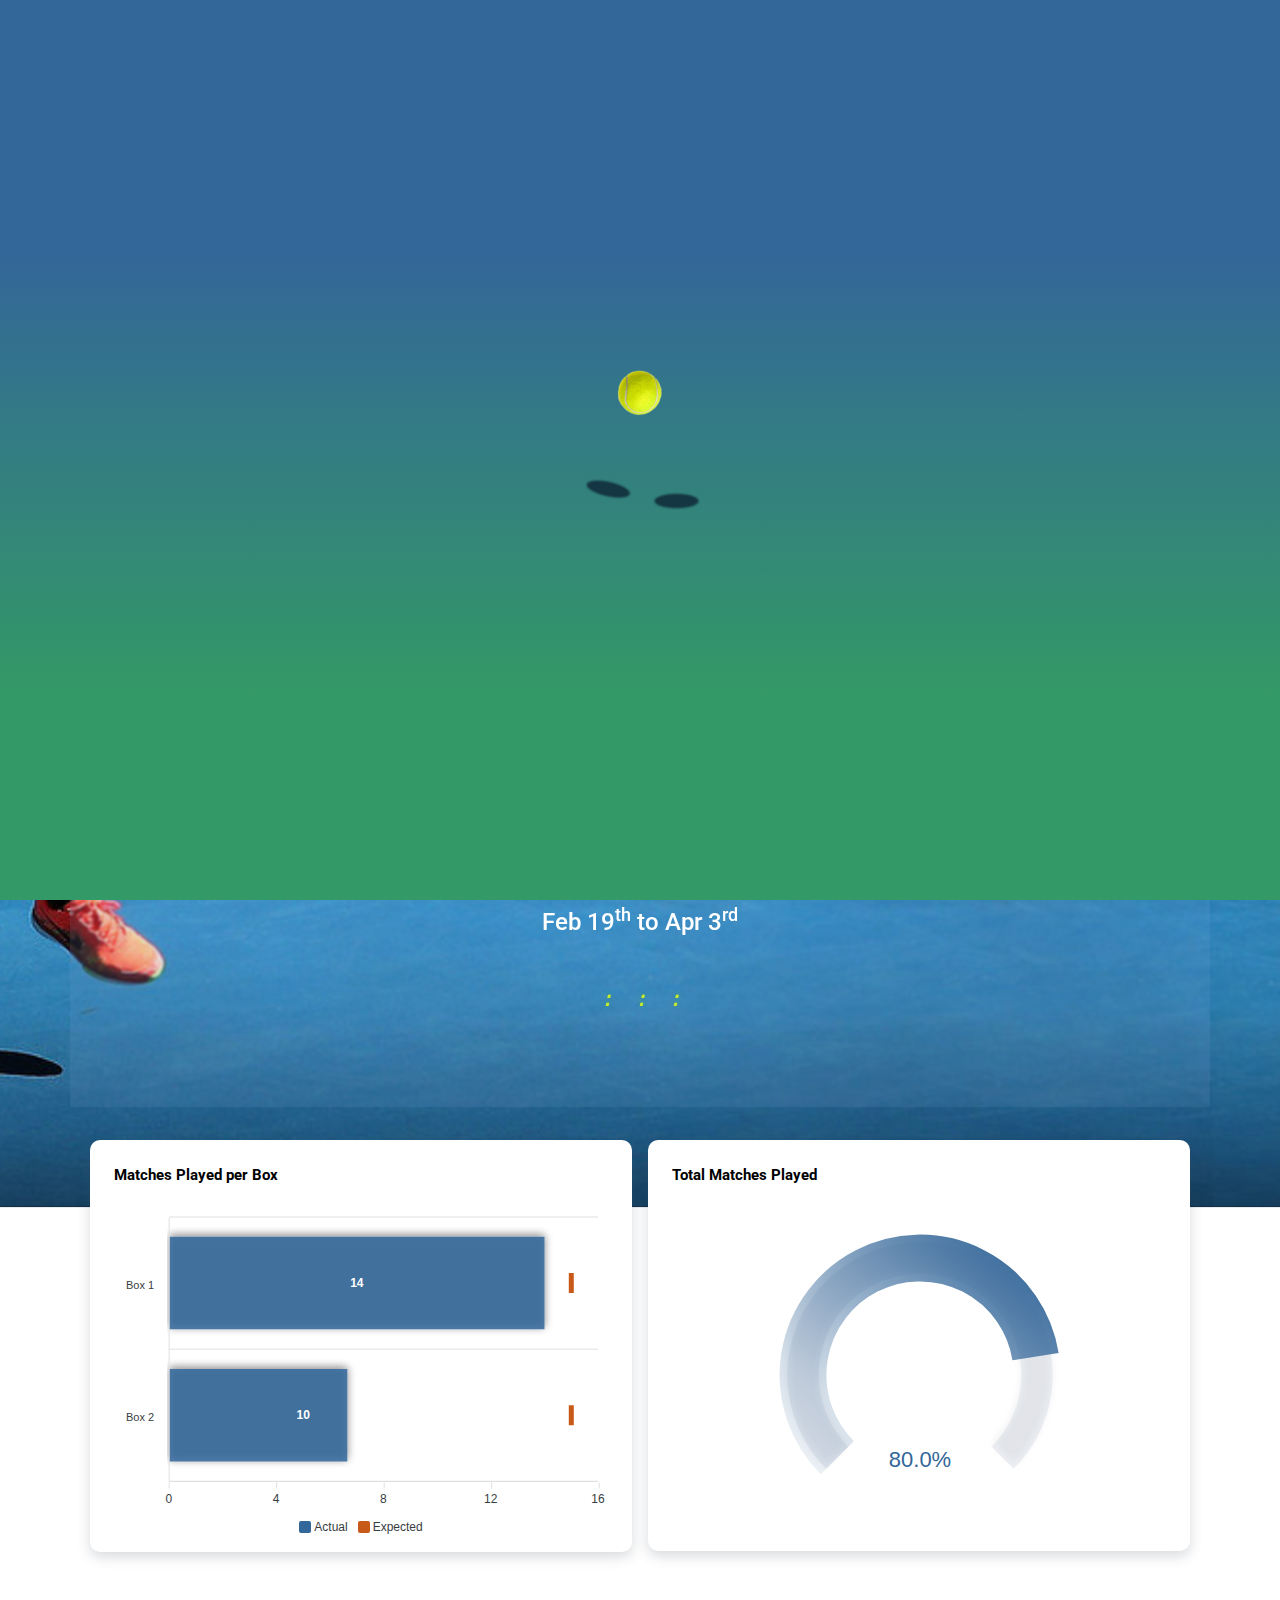
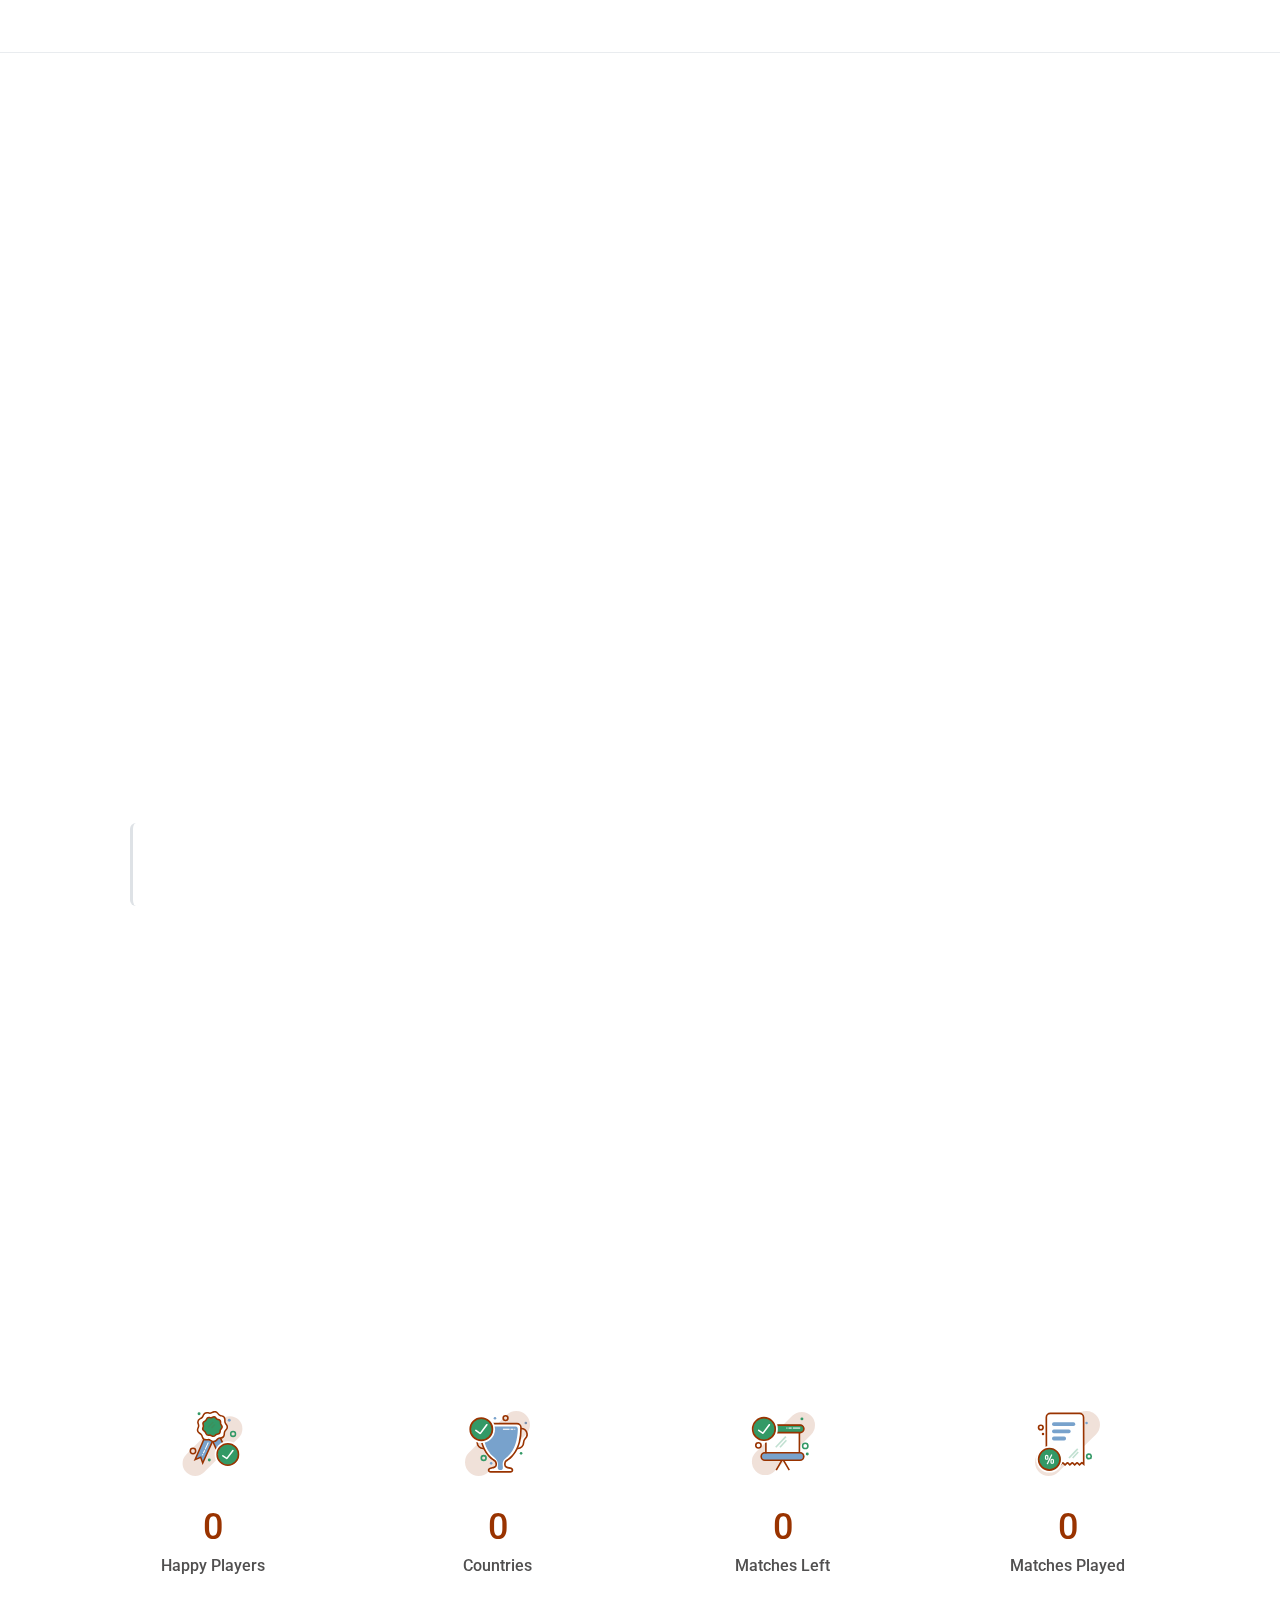
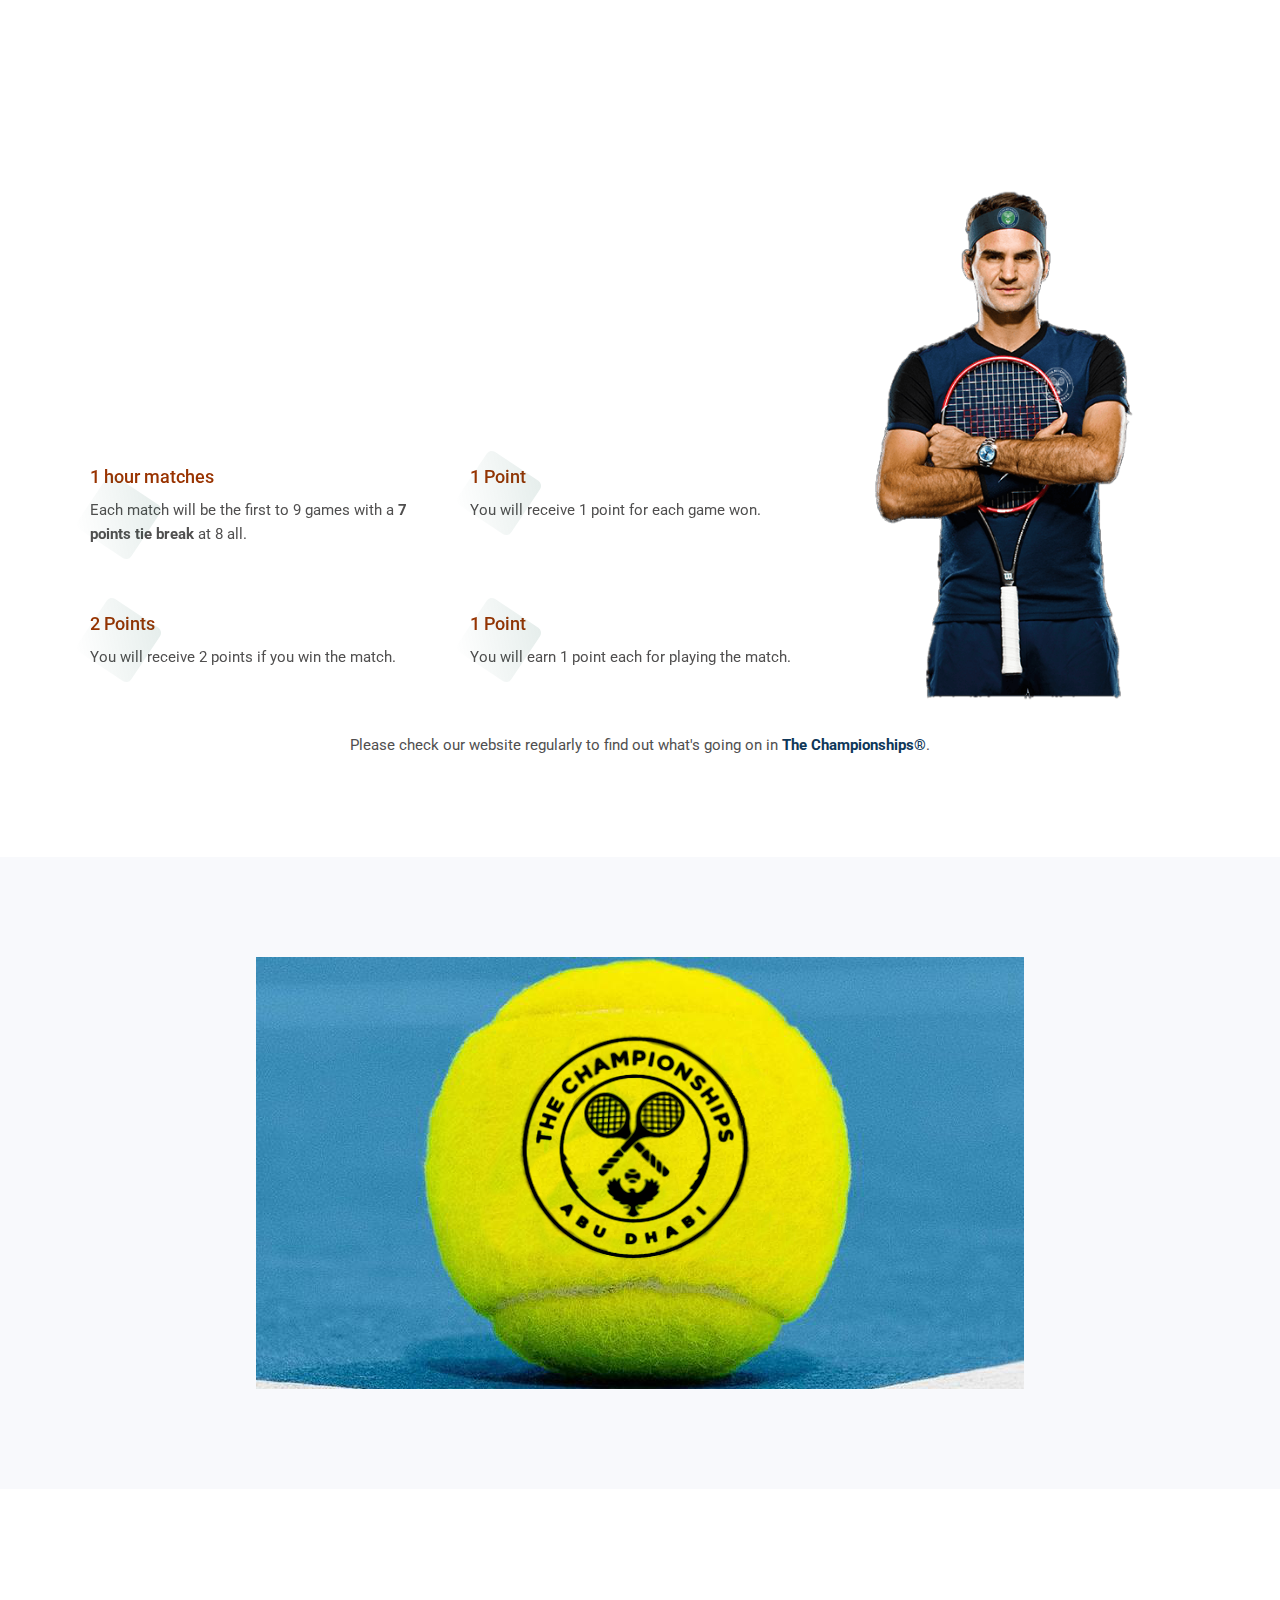
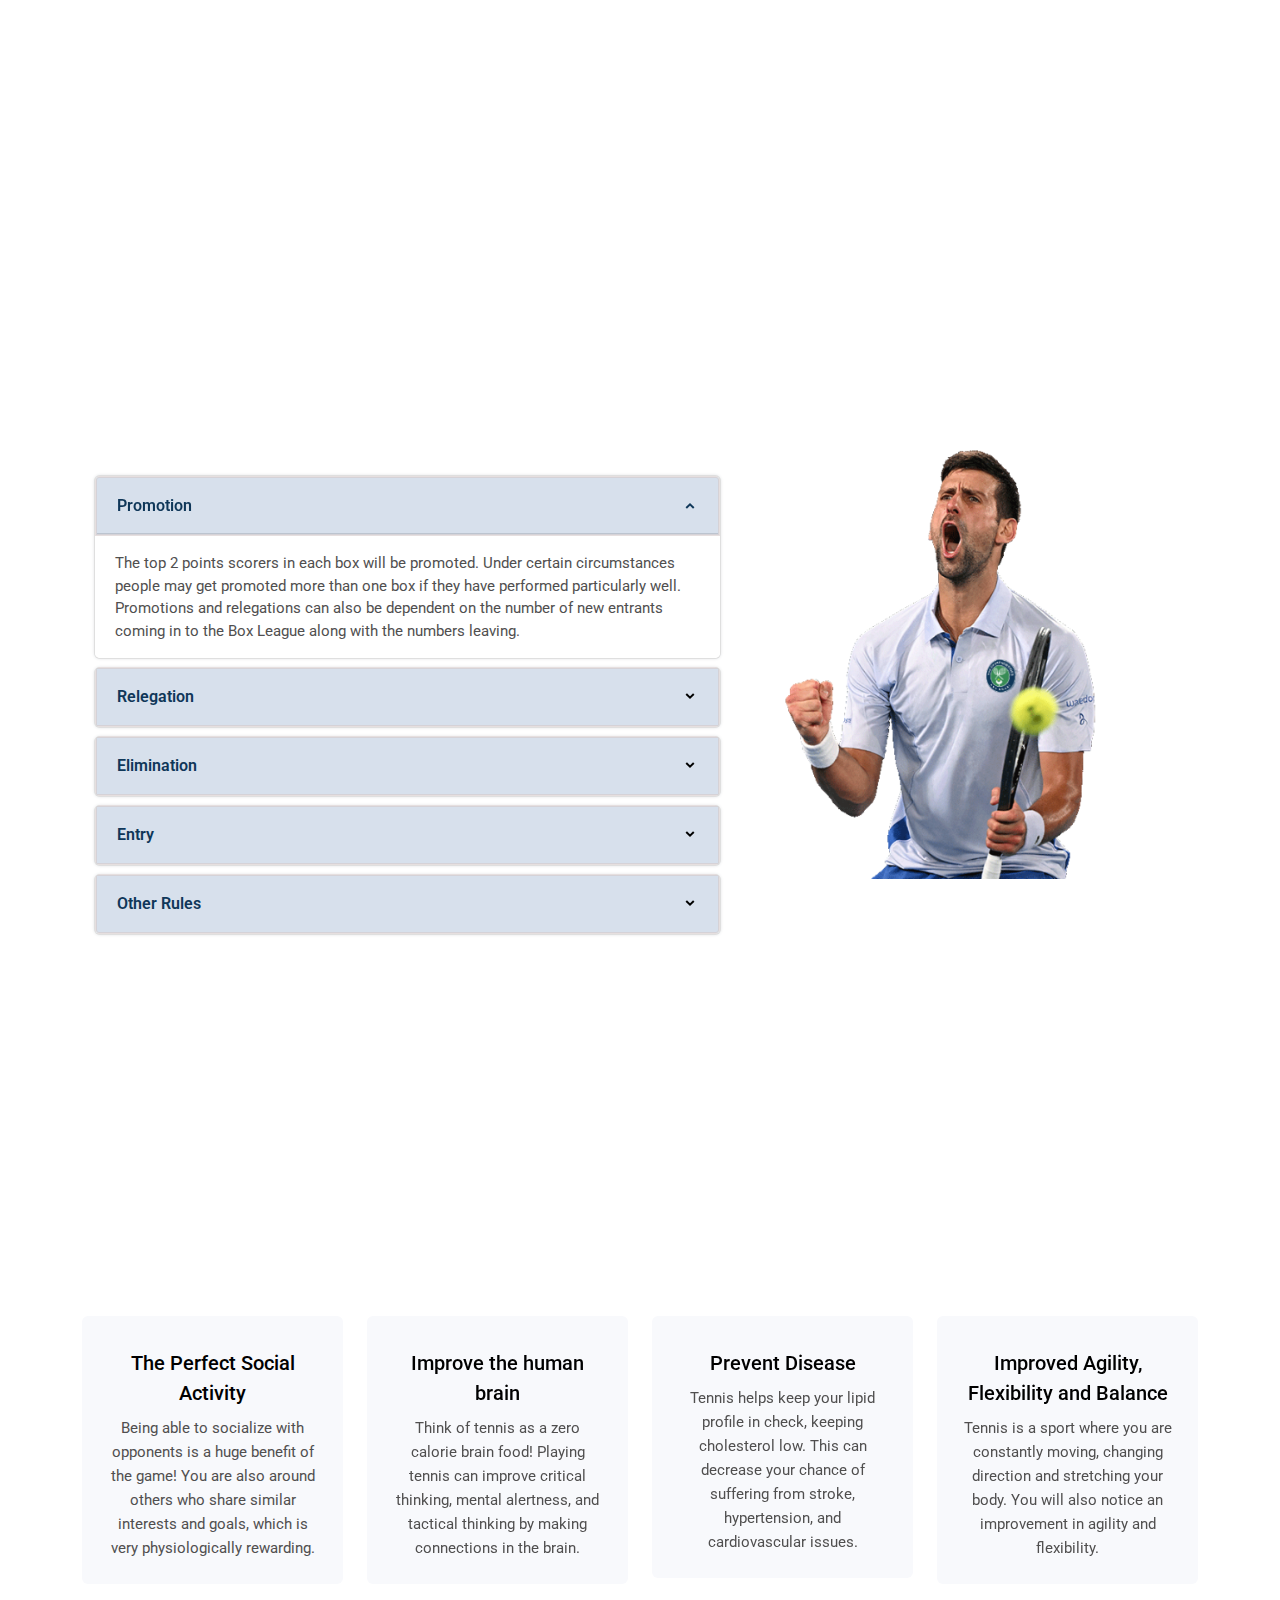
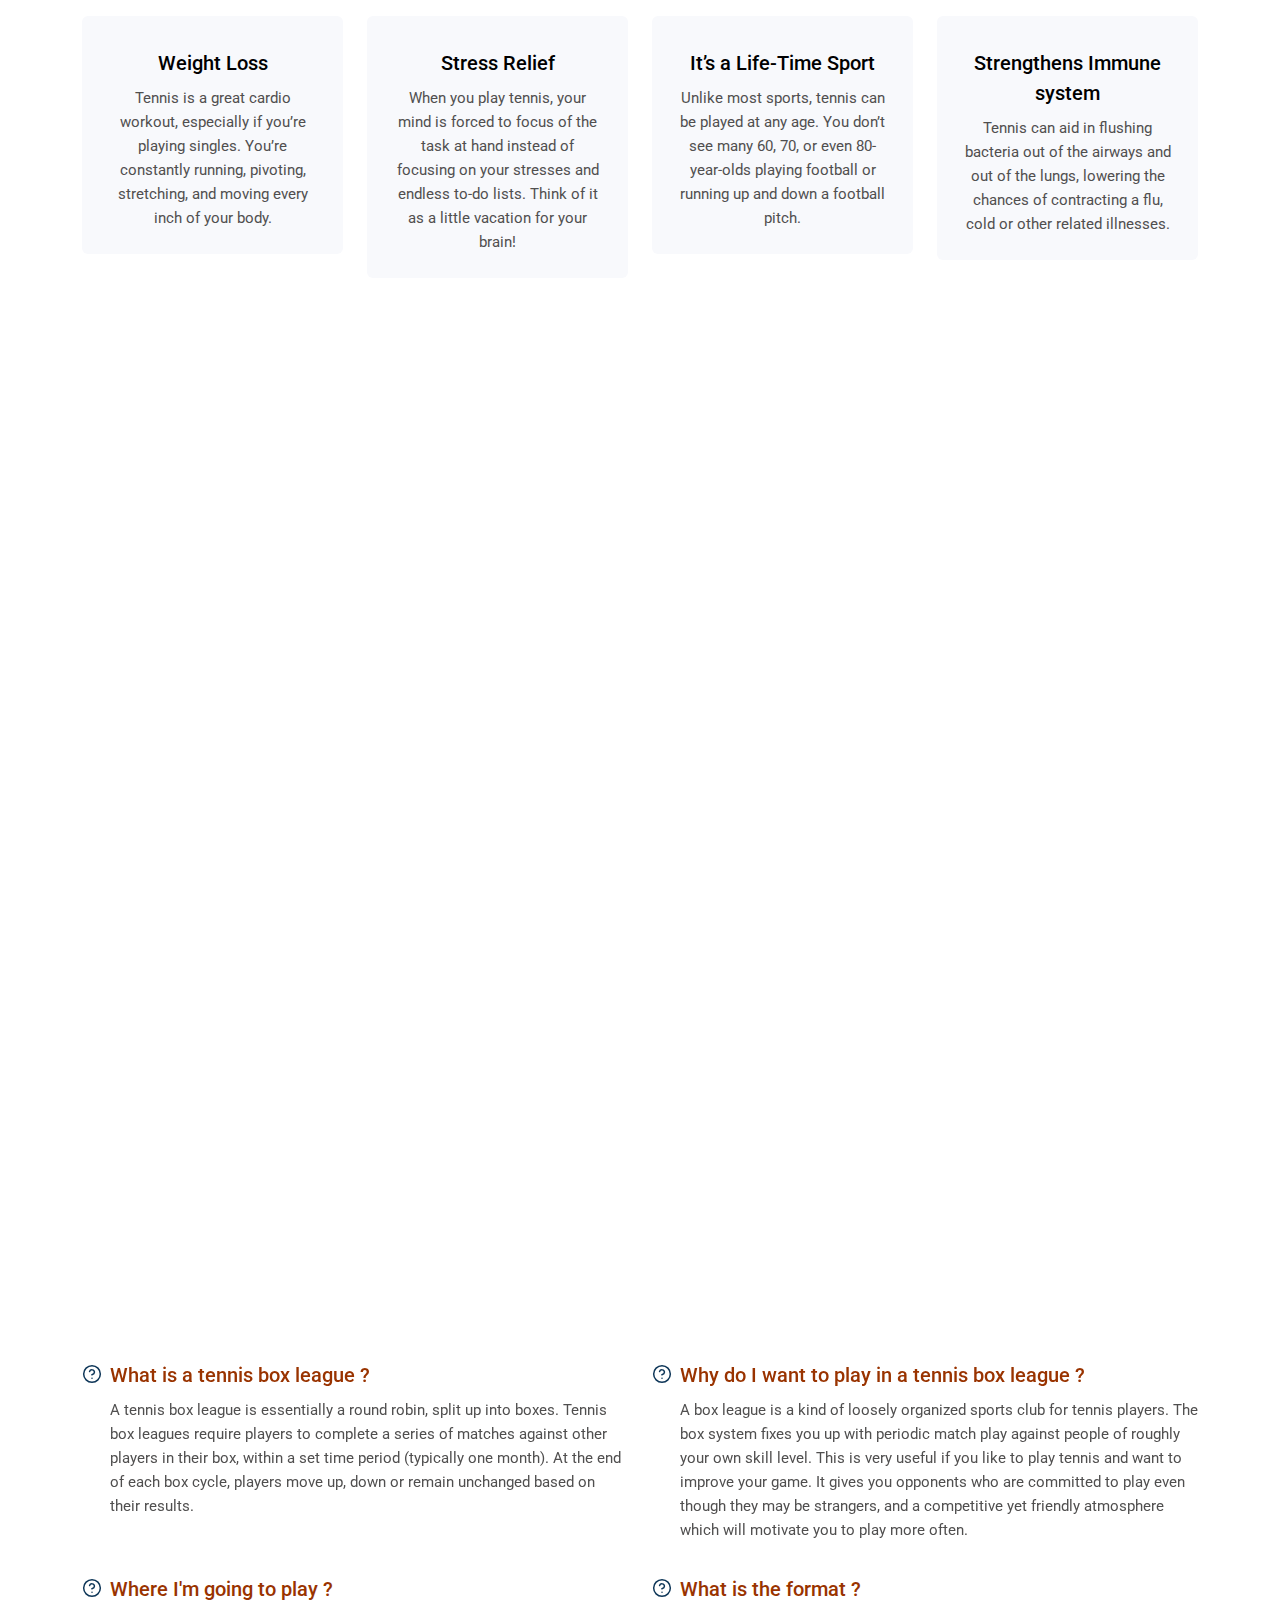
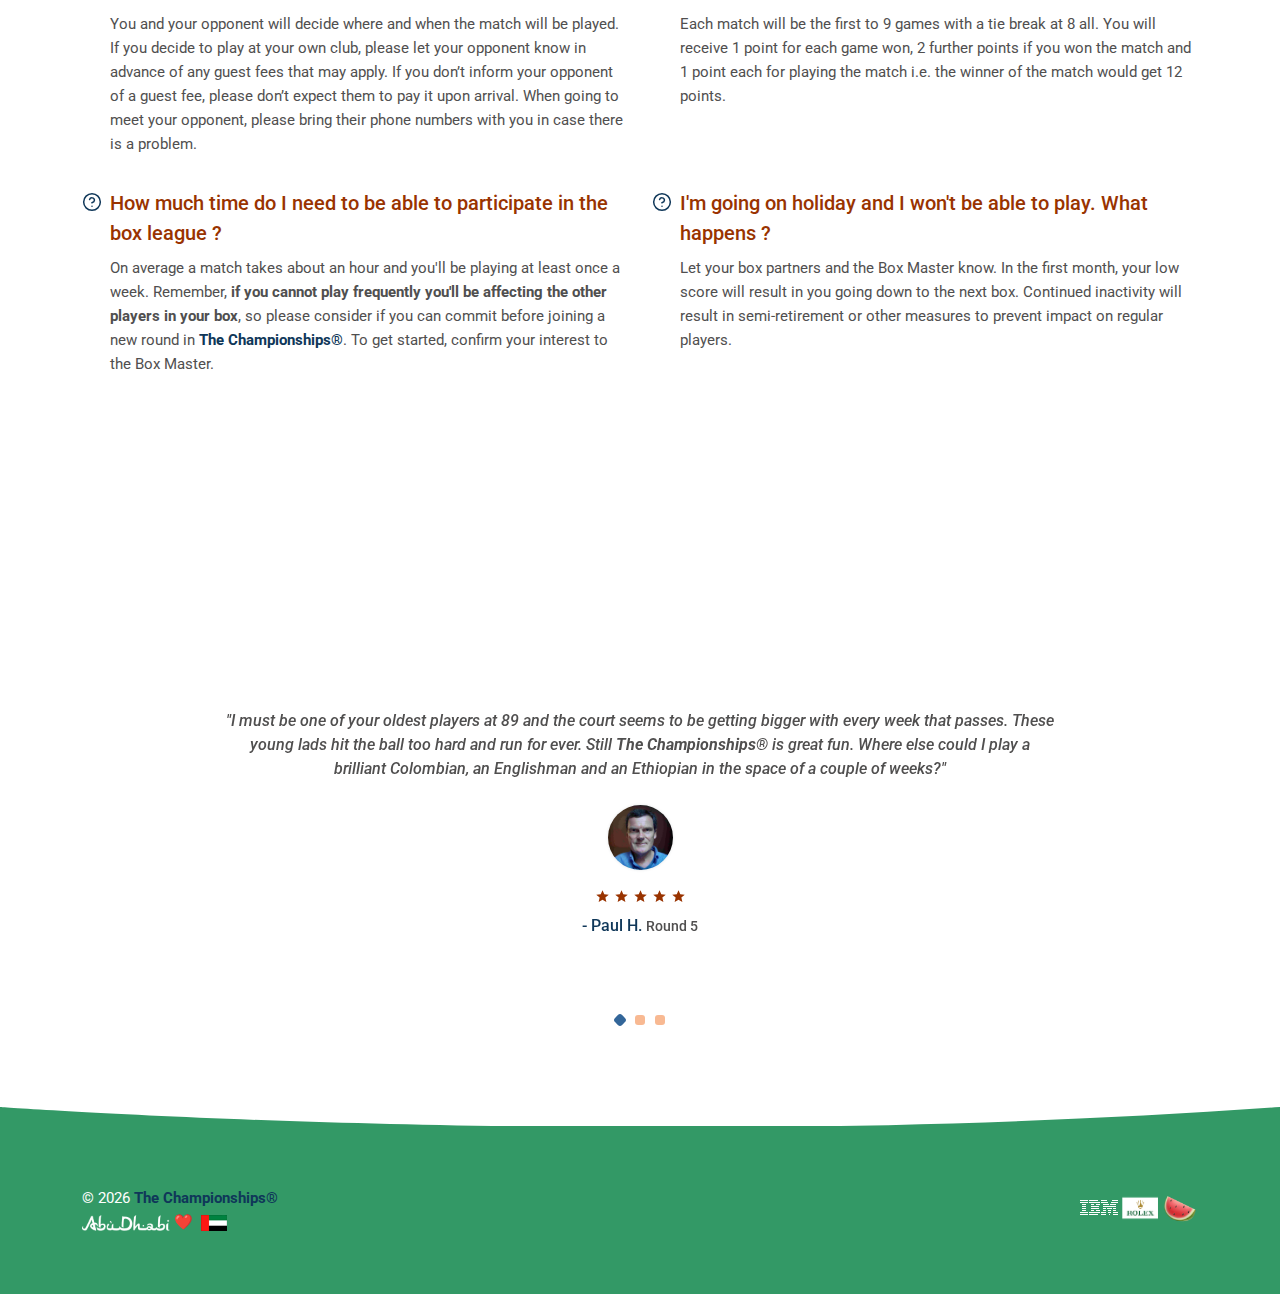
==== commit 08452386: "cancelado" ====
--- a/index.html
+++ b/index.html
@@ -431,7 +431,7 @@
             <div class="mt-3 title-heading text-center">
               <div>
                 <img
-                  src="images/thechamps1.png"
+                  src="images/TheChampsCancel.png"
                   height="280"
                   class="mover"
                   alt=""
@@ -2549,7 +2549,7 @@
     </footer>
     <!--end footer-->
 
-    <div class="cookie-popup bg-white shadow rounded py-3 px-4">
+    <div class="cookie-popup bg-white shadow rounded py-3 px-4 d-none">
       <p class="text-muted mb-0">
         Huge thanks to all players for a fantastic Round 2-2024 of
         <span class="text-primary fw-bold">The Championships&reg;</span>! A big
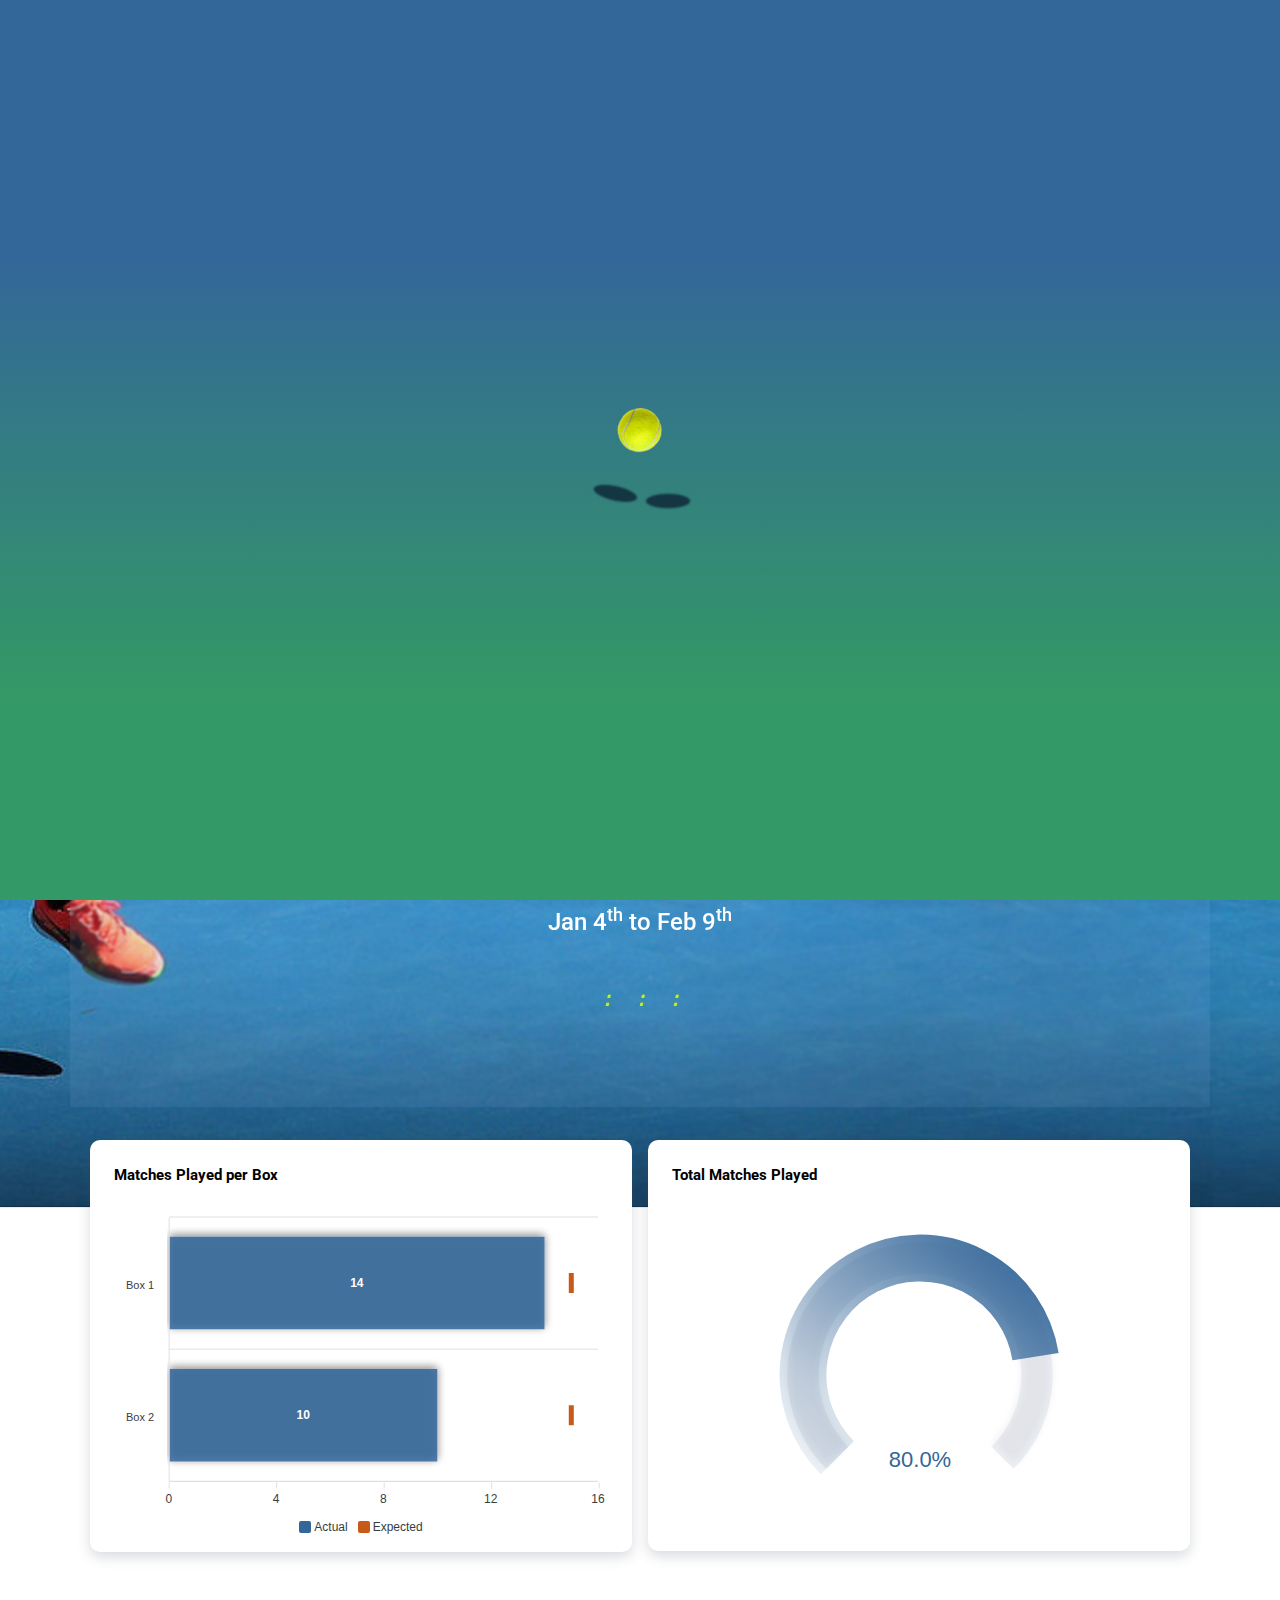
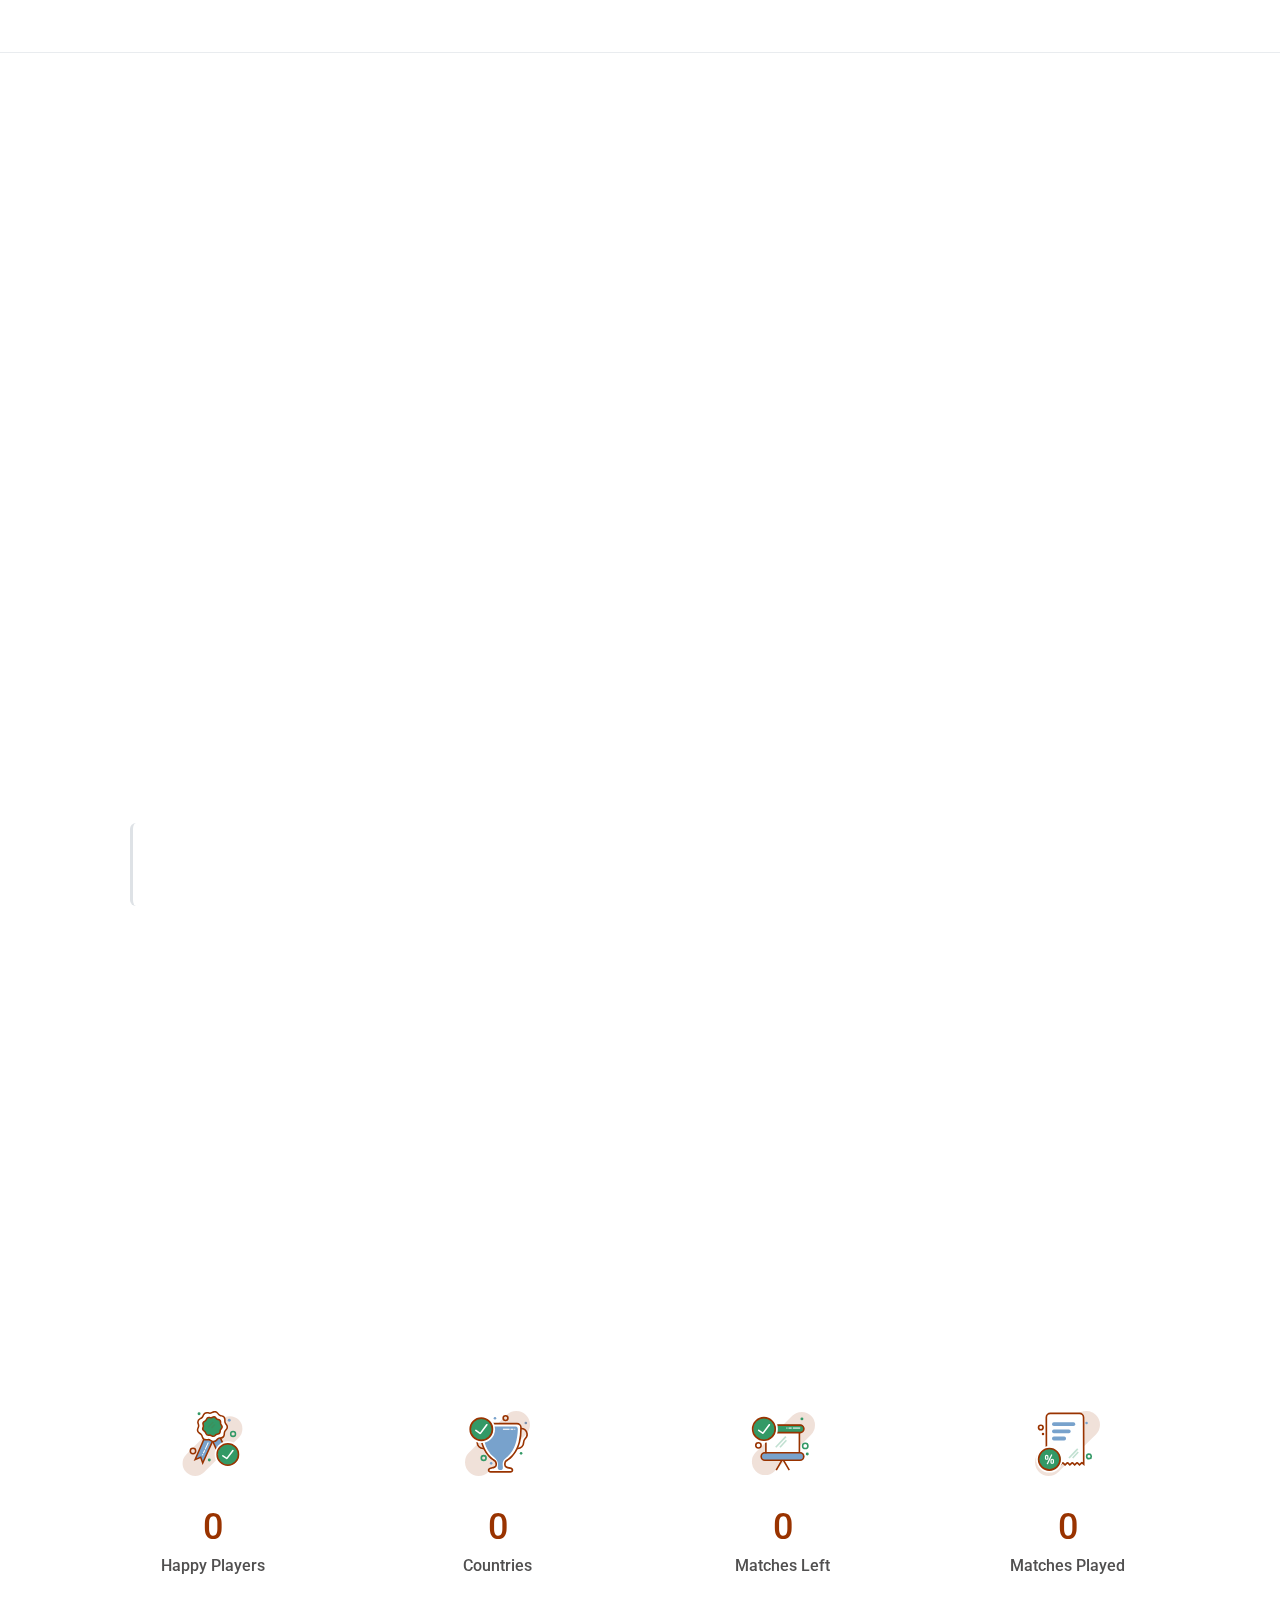
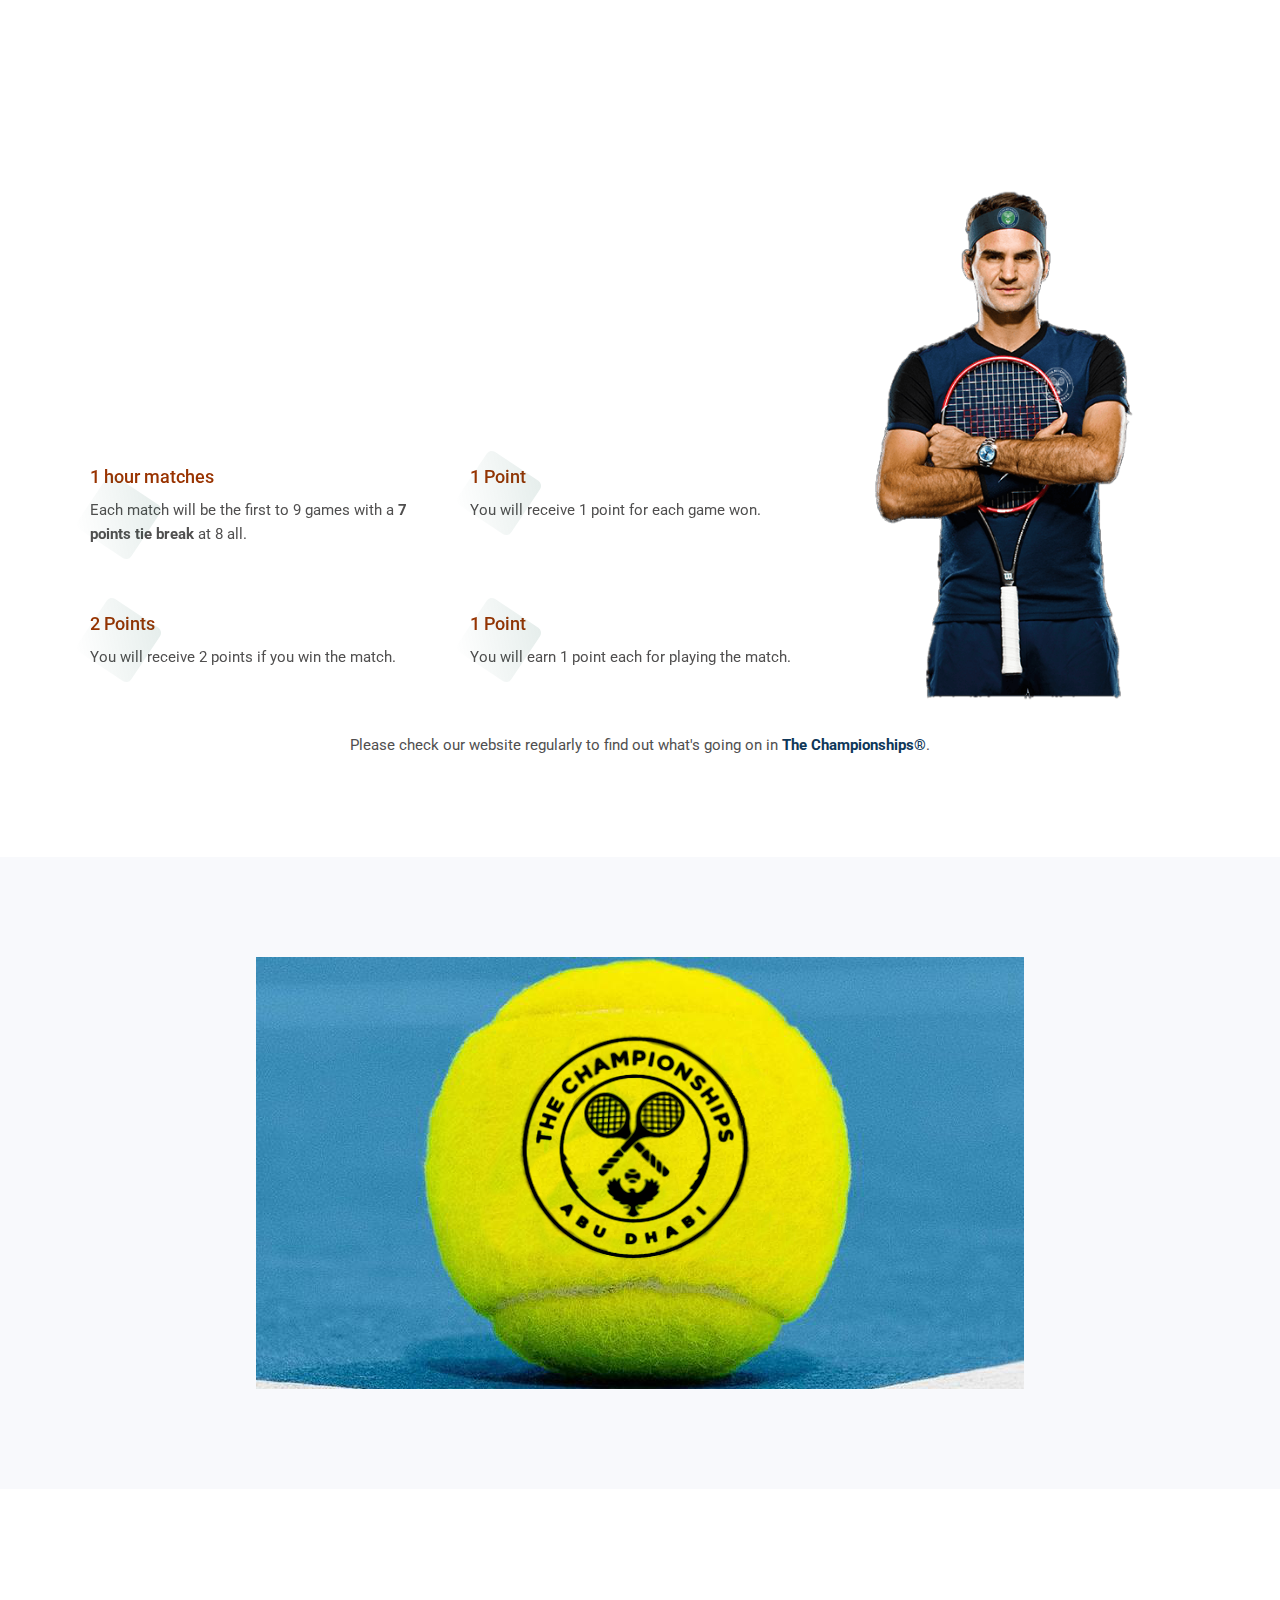
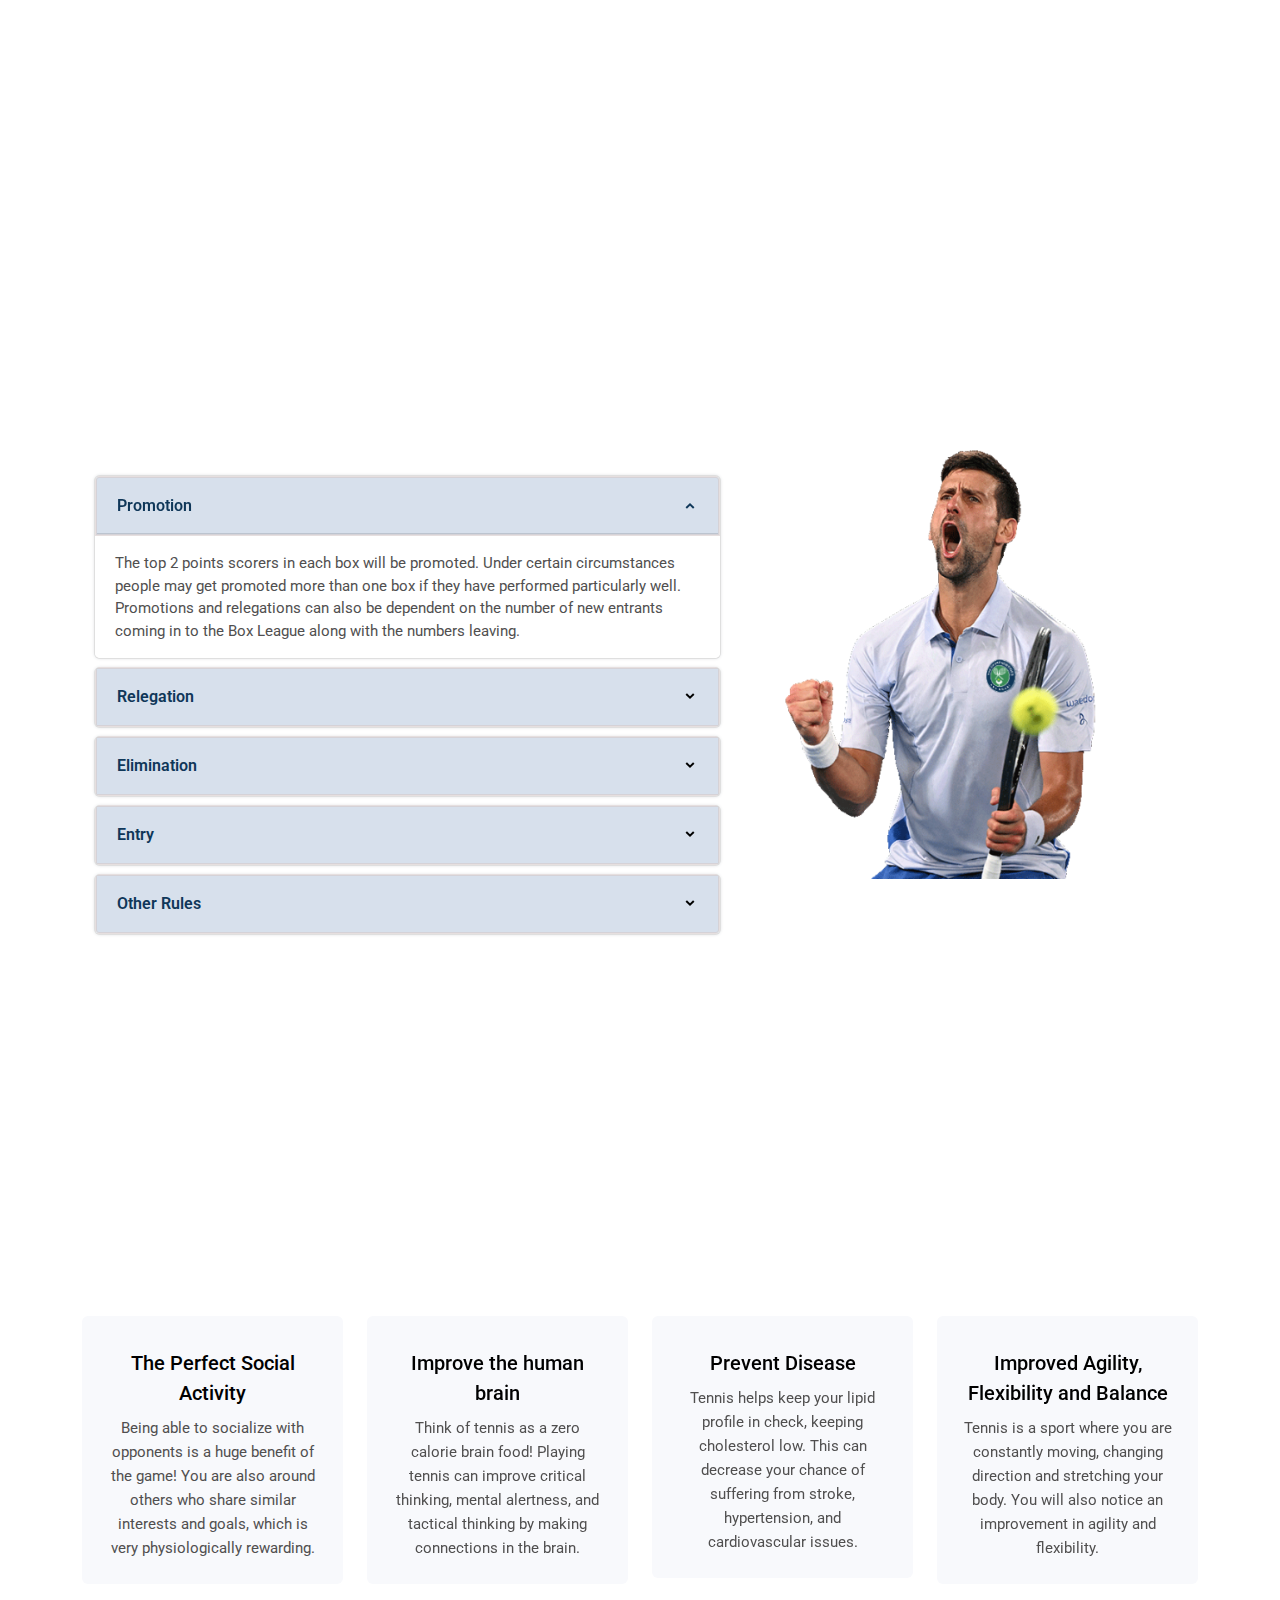
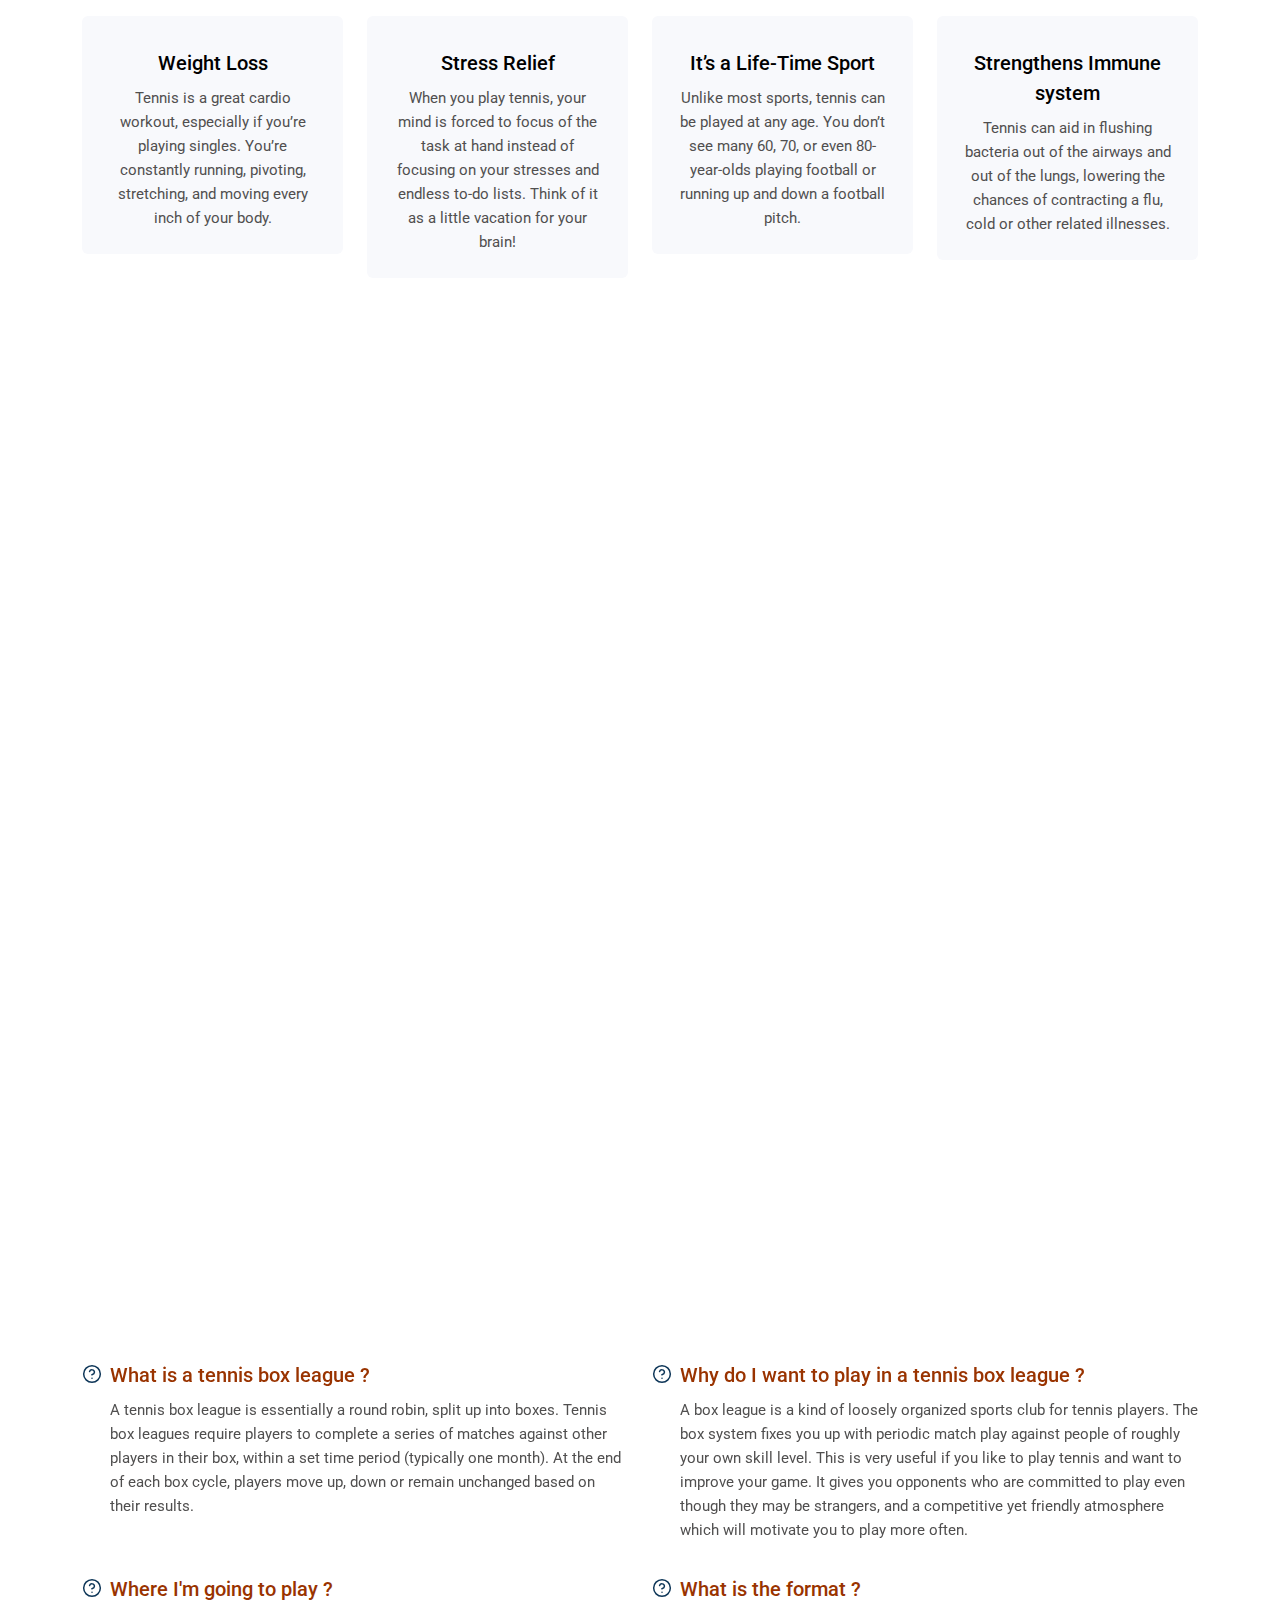
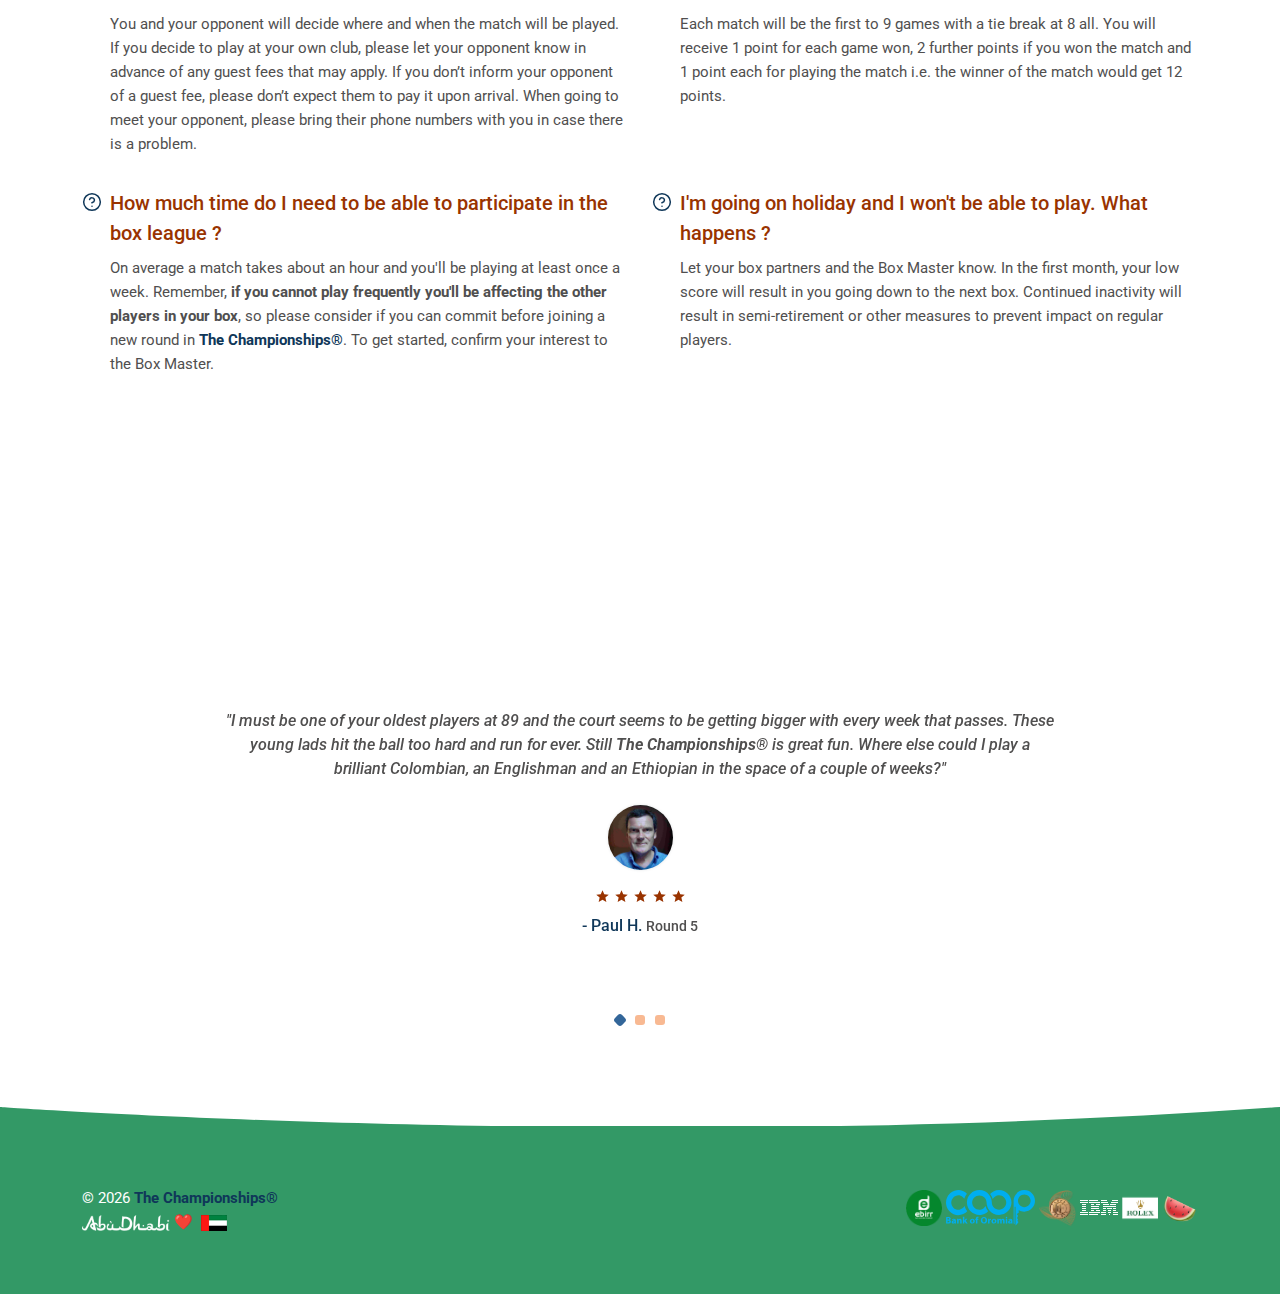
==== commit 86f08bc2: "2025" ====
--- a/index.html
+++ b/index.html
@@ -230,8 +230,8 @@
 
                     <h4>Signup for daily updates</h4>
                     <p class="text-muted mb-0">
-                      Subscribe to the Landrick mailing list to receive updates on
-                      new arrivals, special offers and our promotions.
+                      Subscribe to the mailing list to receive updates on new
+                      arrivals, special offers and our promotions.
                     </p>
                     <form class="mt-4">
                       <div class="row">
@@ -431,7 +431,7 @@
             <div class="mt-3 title-heading text-center">
               <div>
                 <img
-                  src="images/TheChampsCancel.png"
+                  src="images/thechamps1.png"
                   height="280"
                   class="mover"
                   alt=""
@@ -454,10 +454,10 @@
         </div>
         <div class="row mt-0 pt-4 justify-content-center">
           <div class="mt-3 title-heading text-center bg-overlay">
-            <h1 class="heading text-secondary mt-3 mb-0">ROUND 2-2024</h1>
+            <h1 class="heading text-secondary mt-3 mb-0">ROUND 1-2025</h1>
             <!-- <h4 class="text-secondary mt-0 mb-2">Final Round</h4> -->
             <h4 class="title text-secondary mt-3 mb-0">
-              Feb 19<sup>th</sup> to Apr 3<sup>rd</sup>
+              Jan 4<sup>th</sup> to Feb 9<sup>th</sup>
             </h4>
             <div class="row justify-content-center">
               <div class="col-lg-10 text-center">
@@ -2450,7 +2450,7 @@
 
           <div class="col-sm-6 mt-4 mt-sm-0 pt-2 pt-sm-0">
             <ul class="list-unstyled text-sm-end mb-0">
-              <!-- <li
+              <li
                 class="list-inline-item"
                 data-bs-toggle="modal"
                 data-bs-target="#ebirrqrcode"
@@ -2489,7 +2489,7 @@
                     title="Commercial Bank of Ethiopia"
                     alt=""
                 /></a>
-              </li> -->
+              </li>
 
               <li class="list-inline-item">
                 <a href="javascript:void(0)"
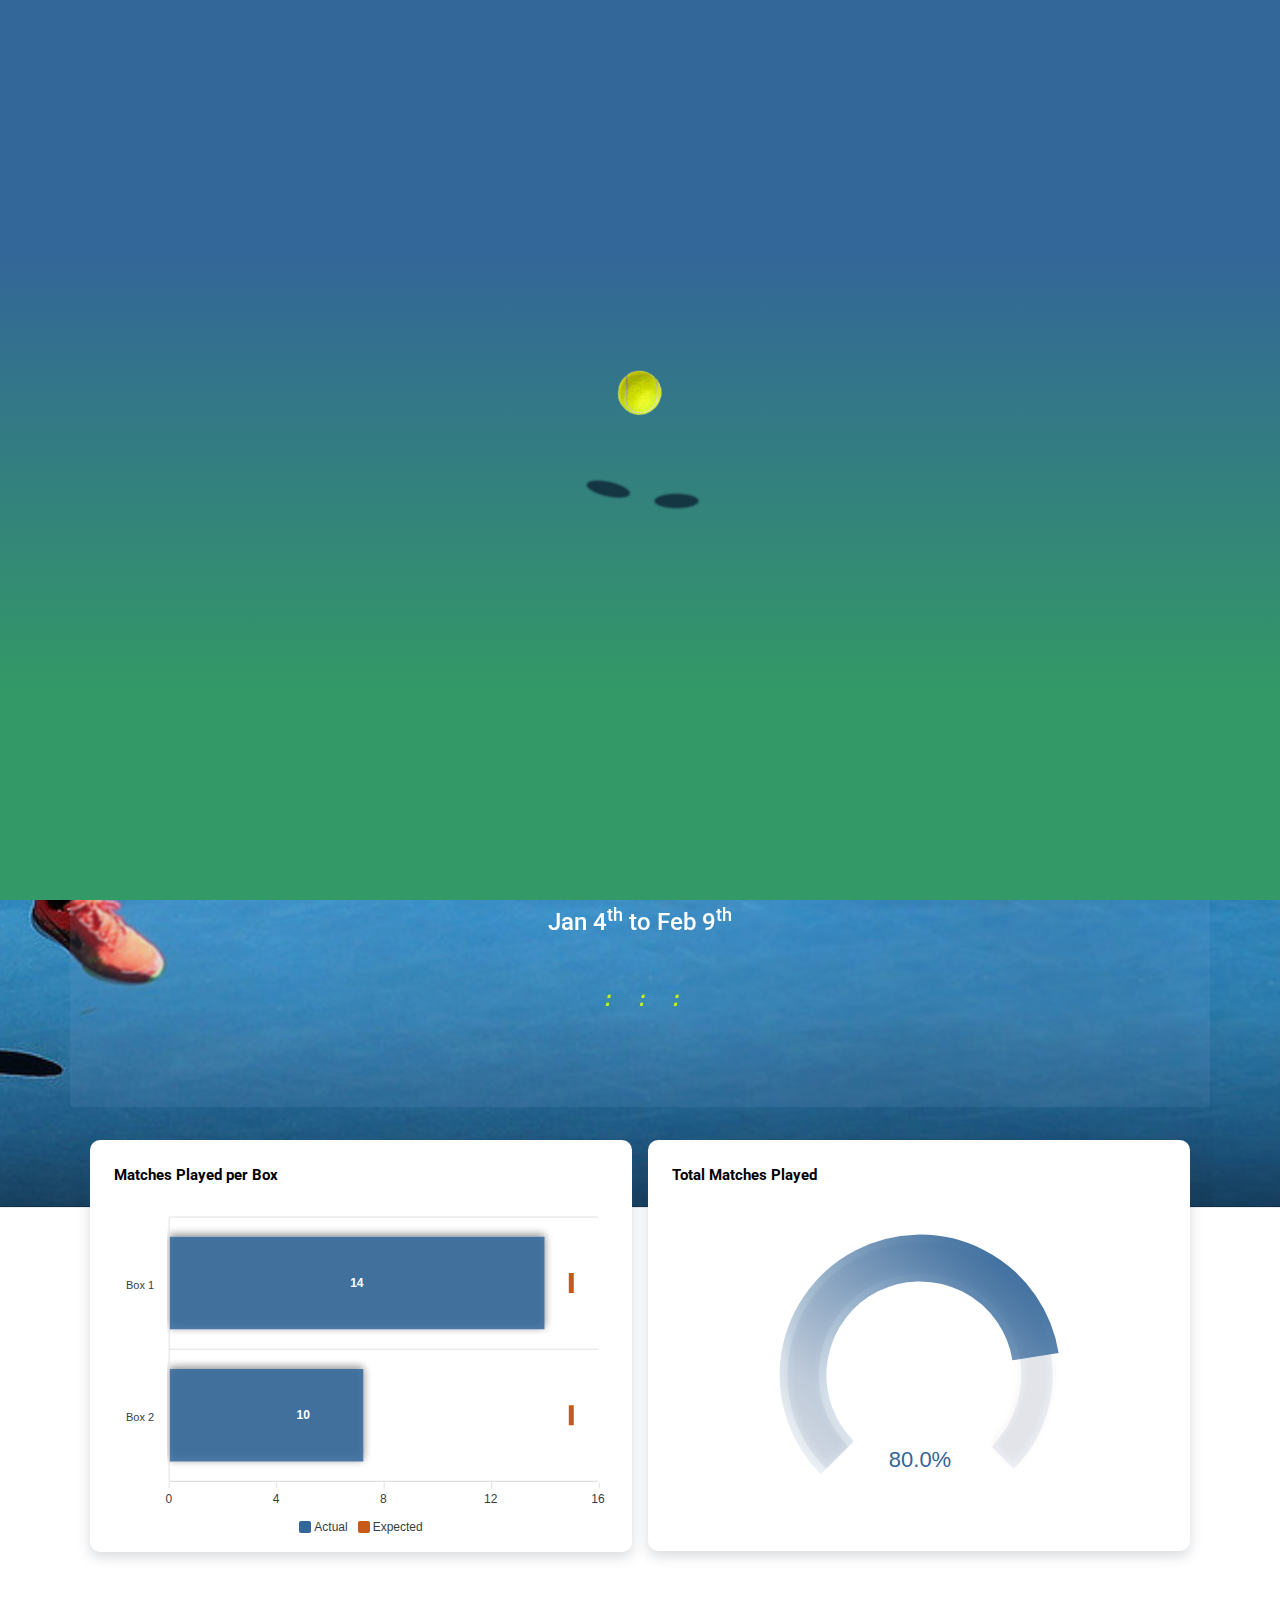
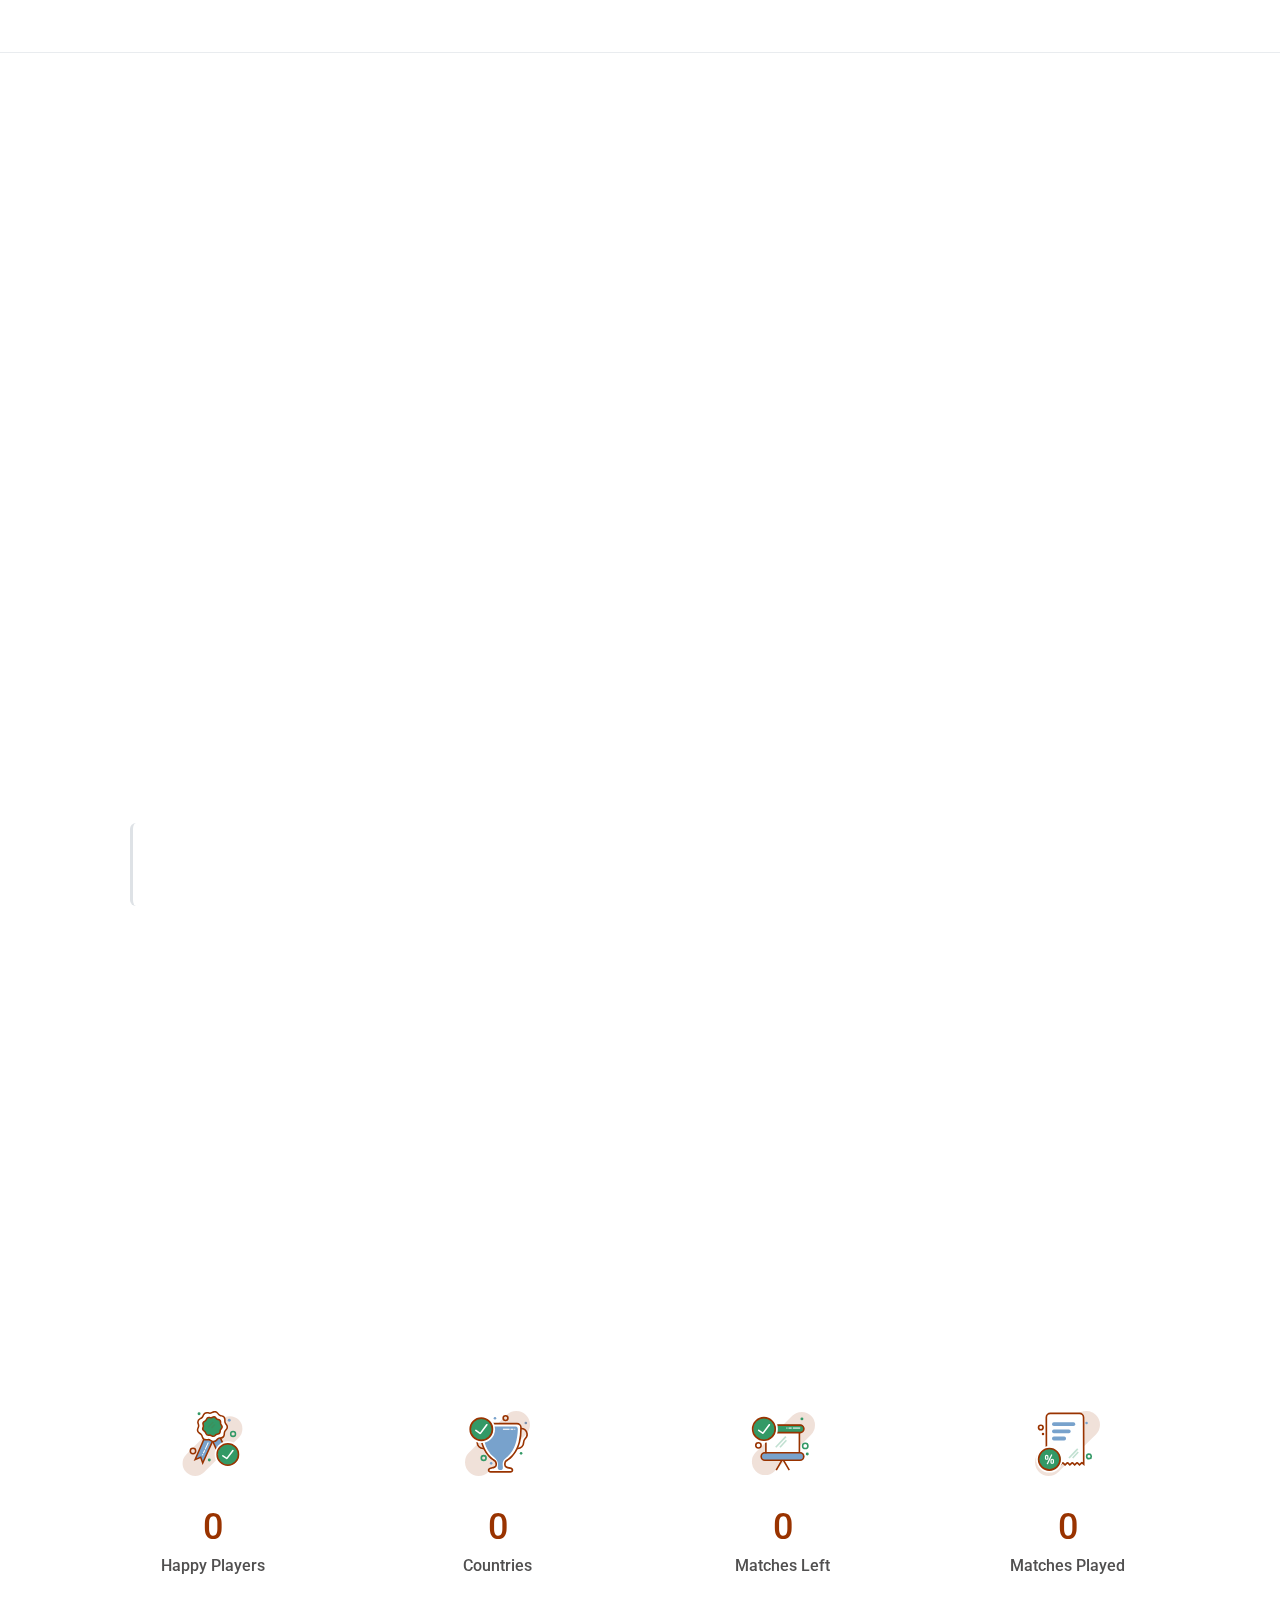
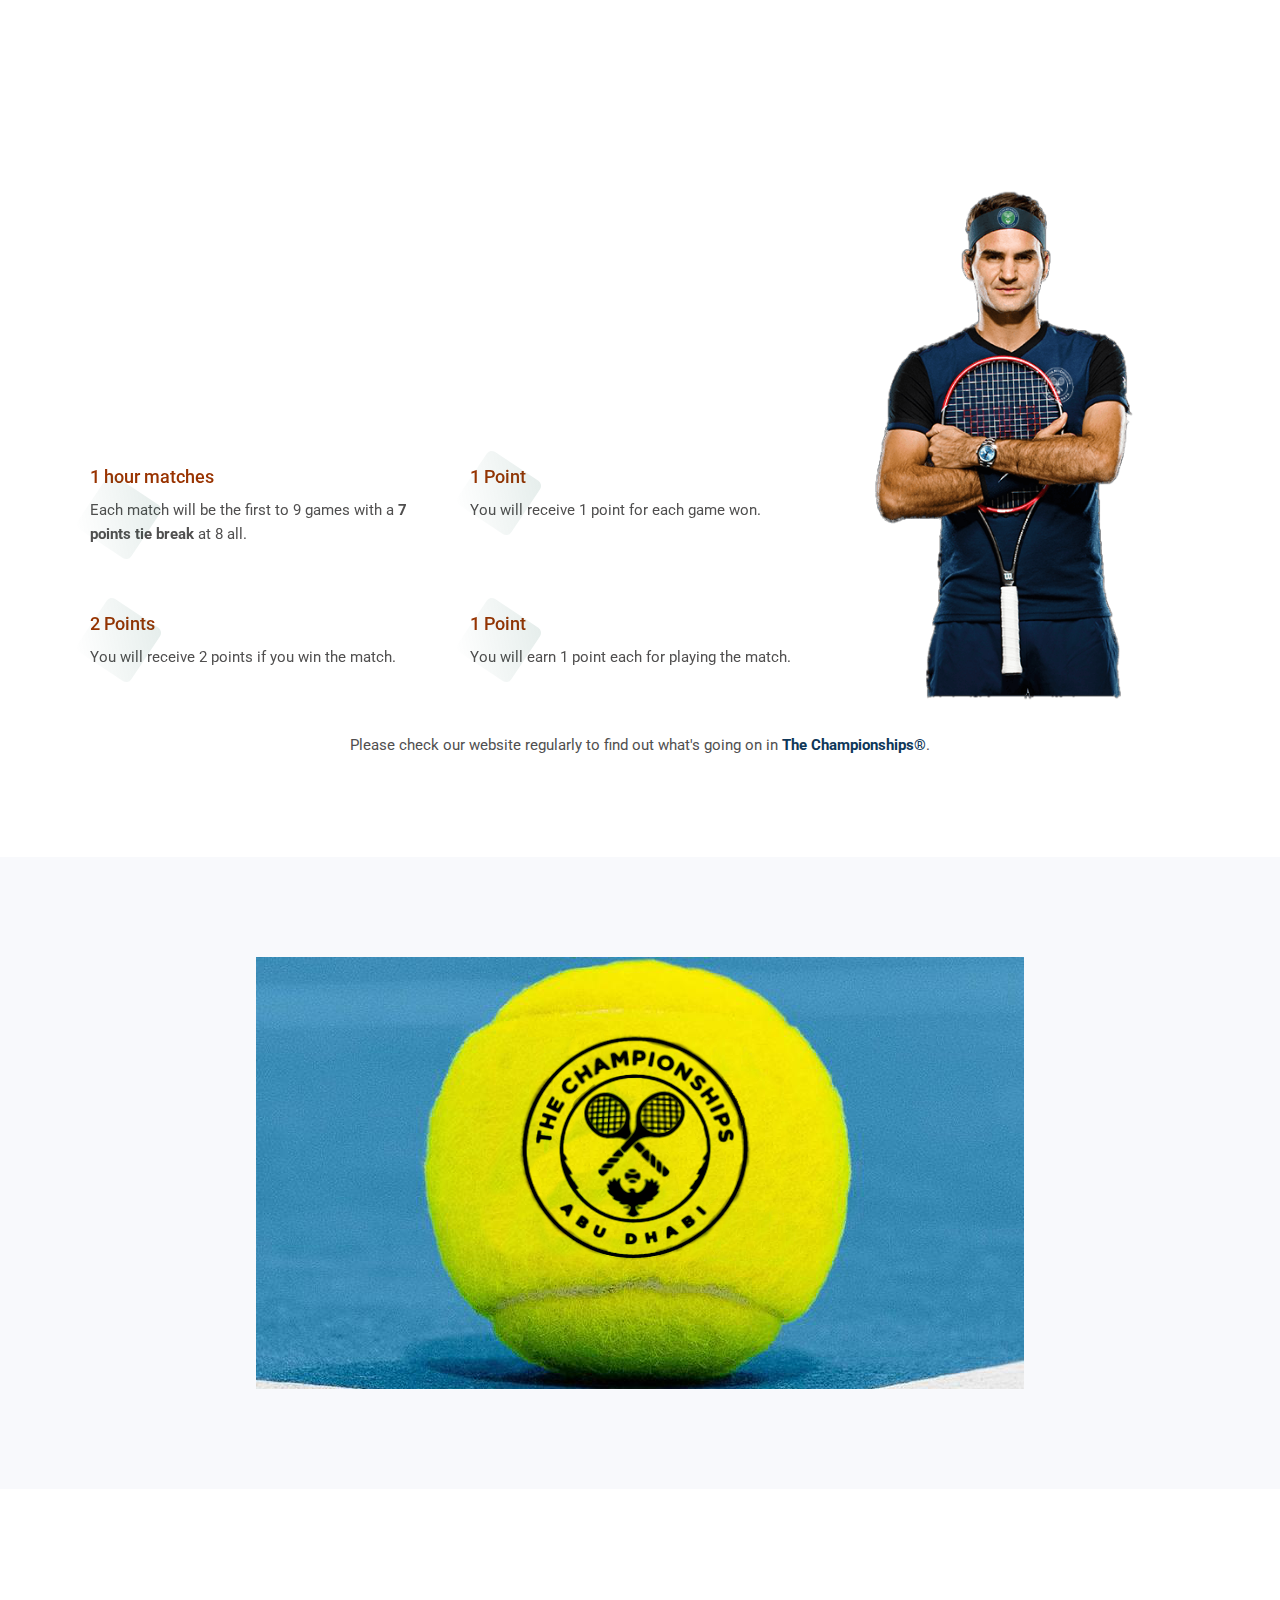
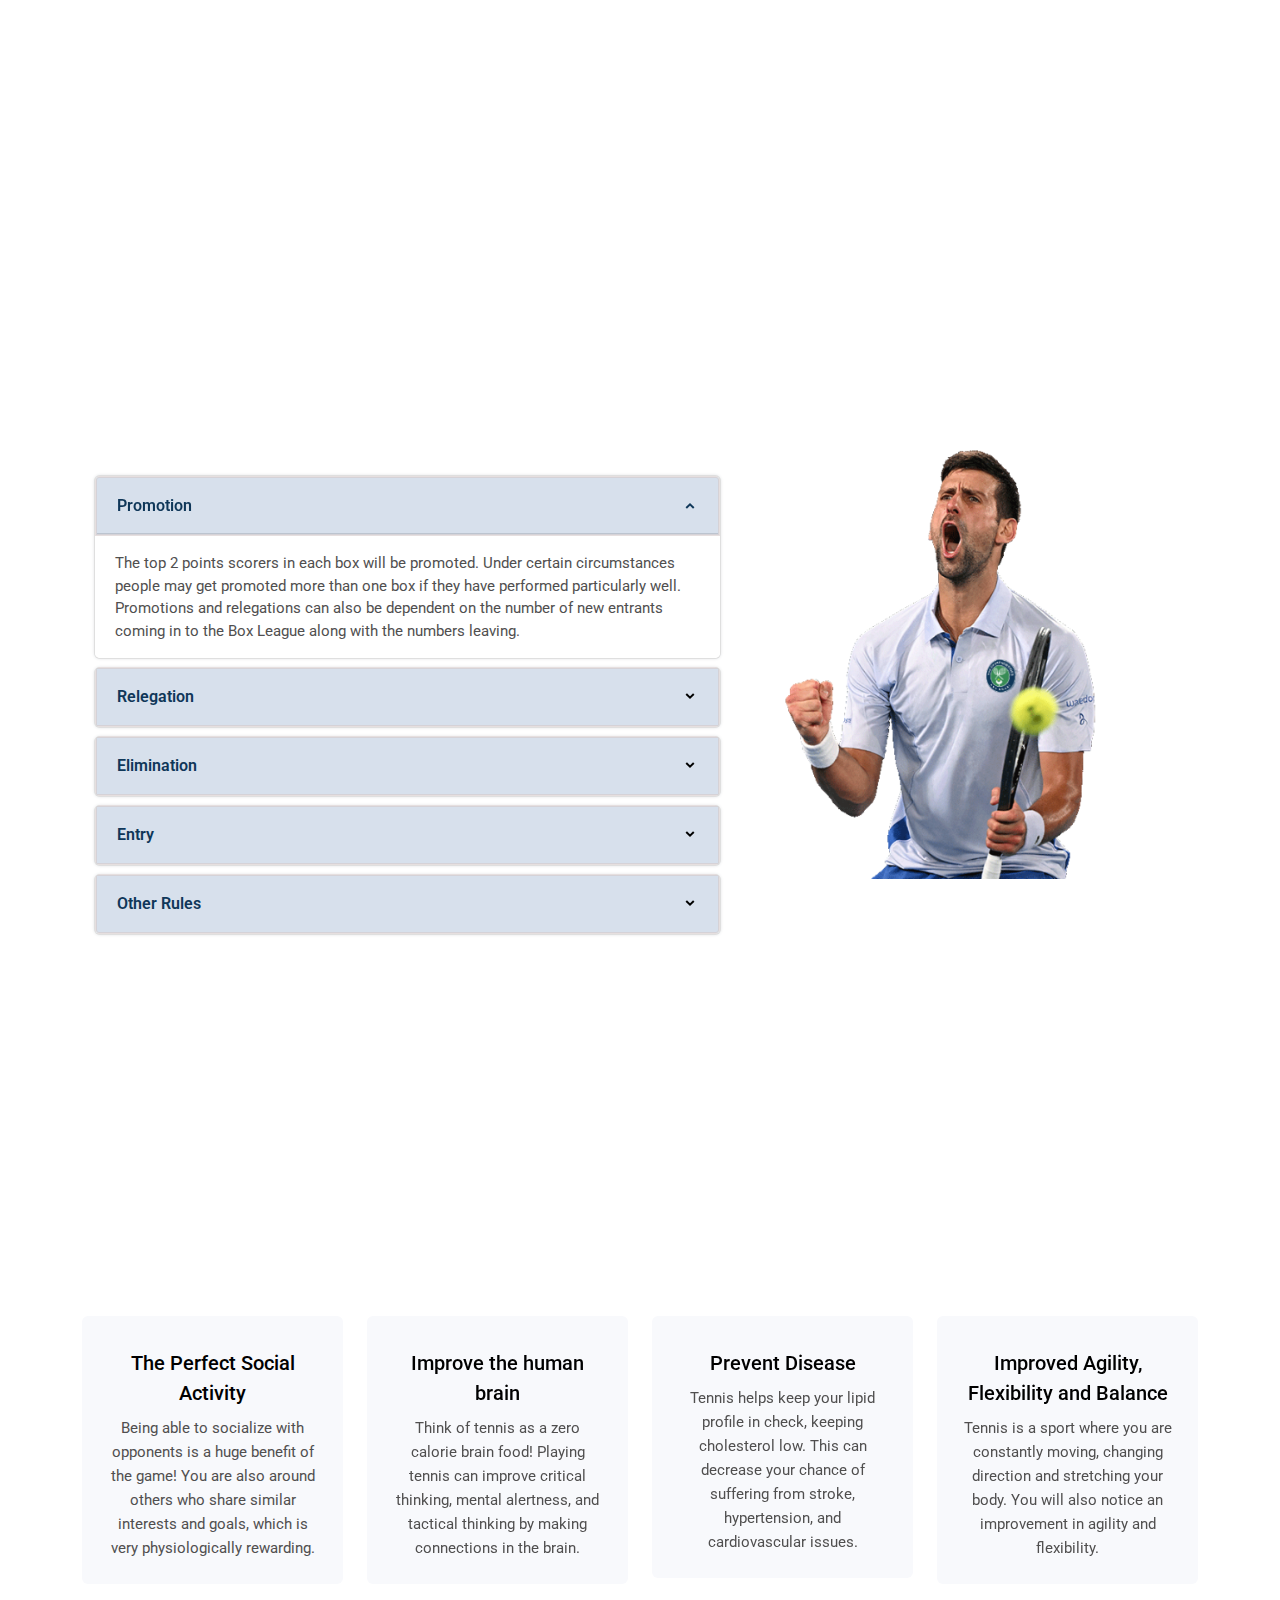
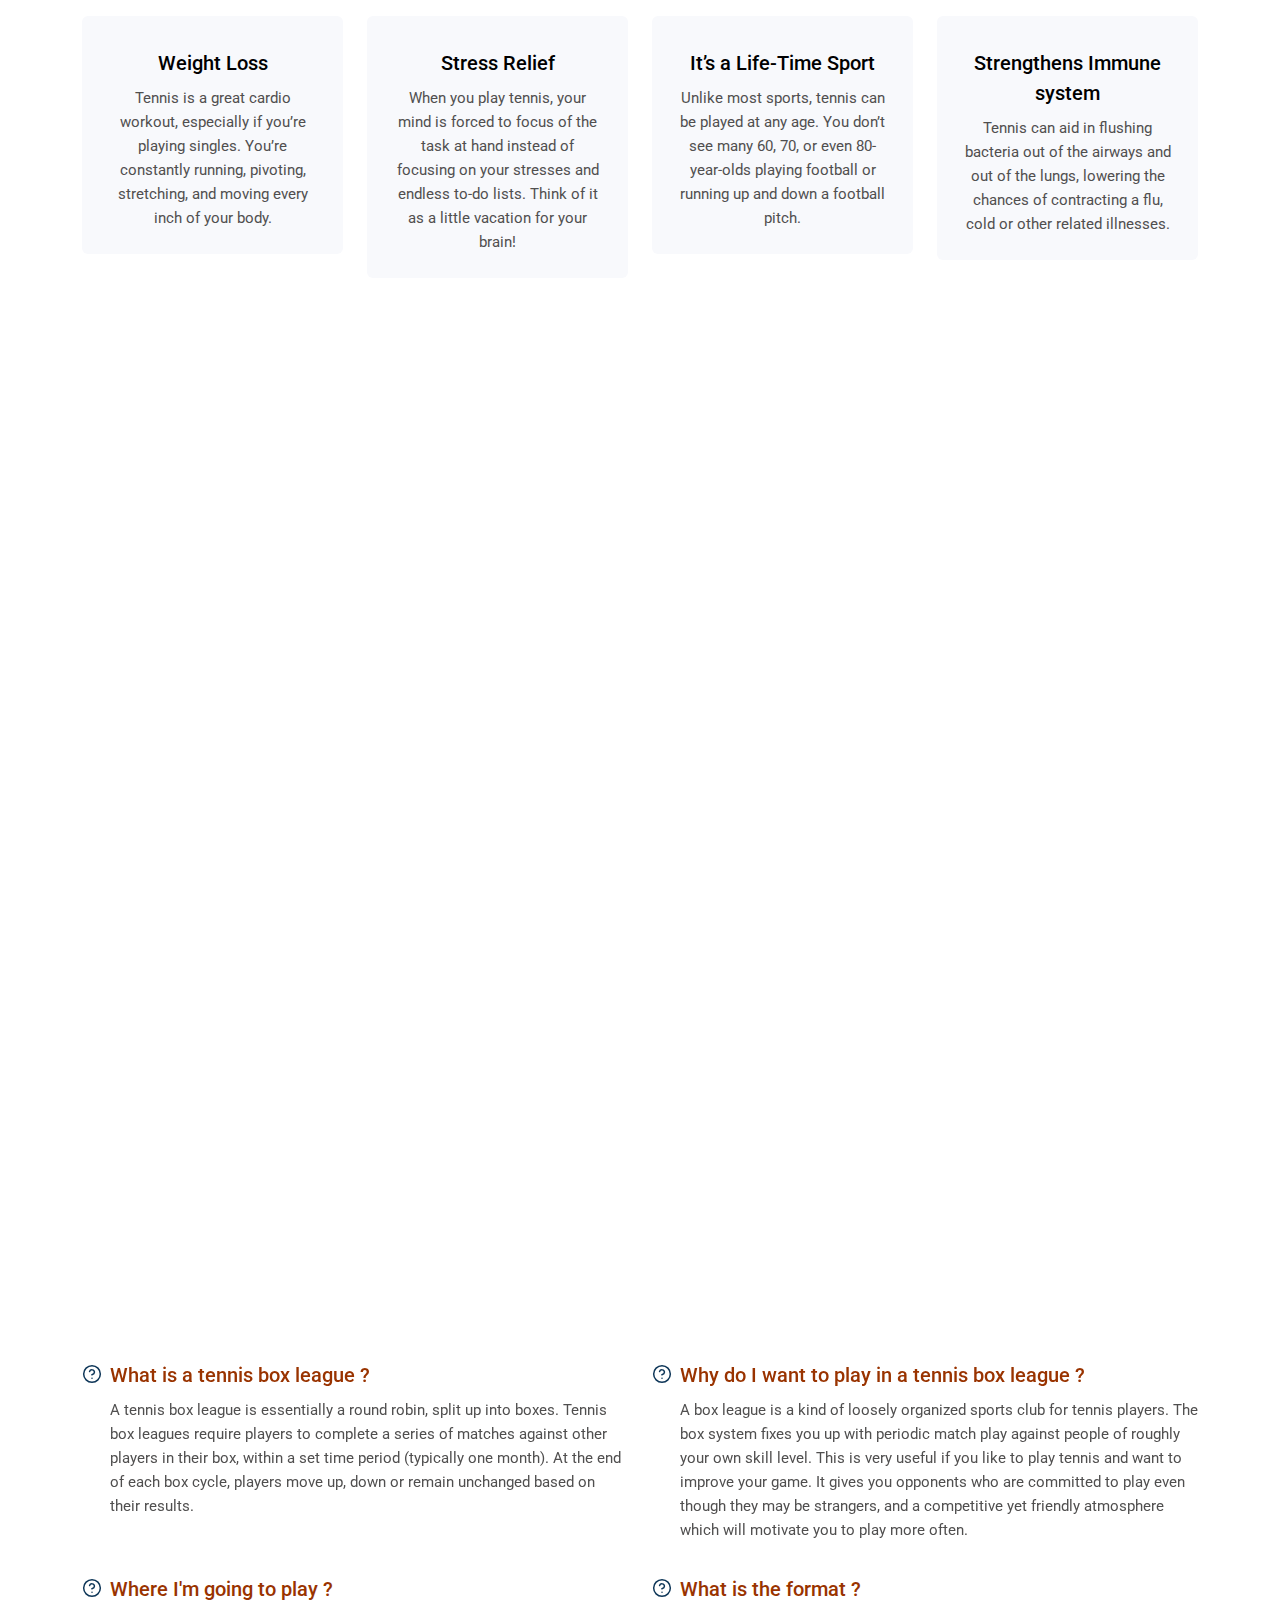
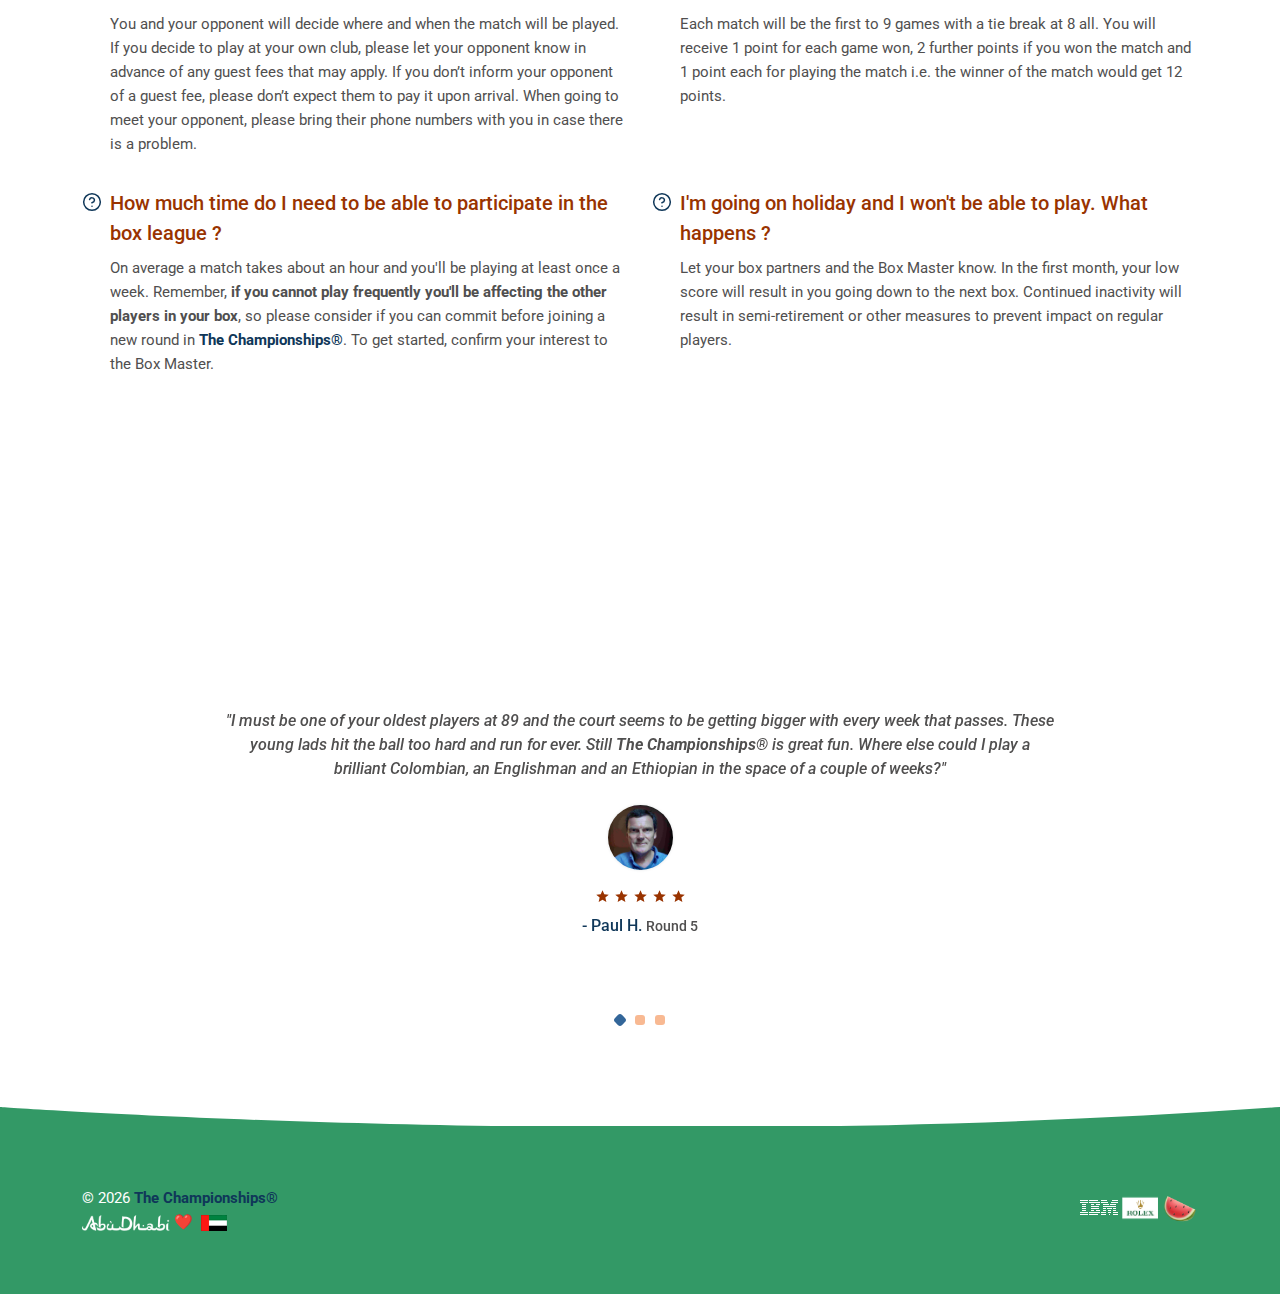
==== commit 1124d63c: "2025-1" ====
--- a/index.html
+++ b/index.html
@@ -2451,7 +2451,7 @@
           <div class="col-sm-6 mt-4 mt-sm-0 pt-2 pt-sm-0">
             <ul class="list-unstyled text-sm-end mb-0">
               <li
-                class="list-inline-item"
+                class="list-inline-item d-none"
                 data-bs-toggle="modal"
                 data-bs-target="#ebirrqrcode"
               >
@@ -2464,7 +2464,7 @@
                 /></a>
               </li>
               <li
-                class="list-inline-item"
+                class="list-inline-item d-none"
                 data-bs-toggle="modal"
                 data-bs-target="#bankoforomia"
               >
@@ -2478,7 +2478,7 @@
               </li>
 
               <li
-                class="list-inline-item"
+                class="list-inline-item d-none"
                 data-bs-toggle="modal"
                 data-bs-target="#cbe"
               >
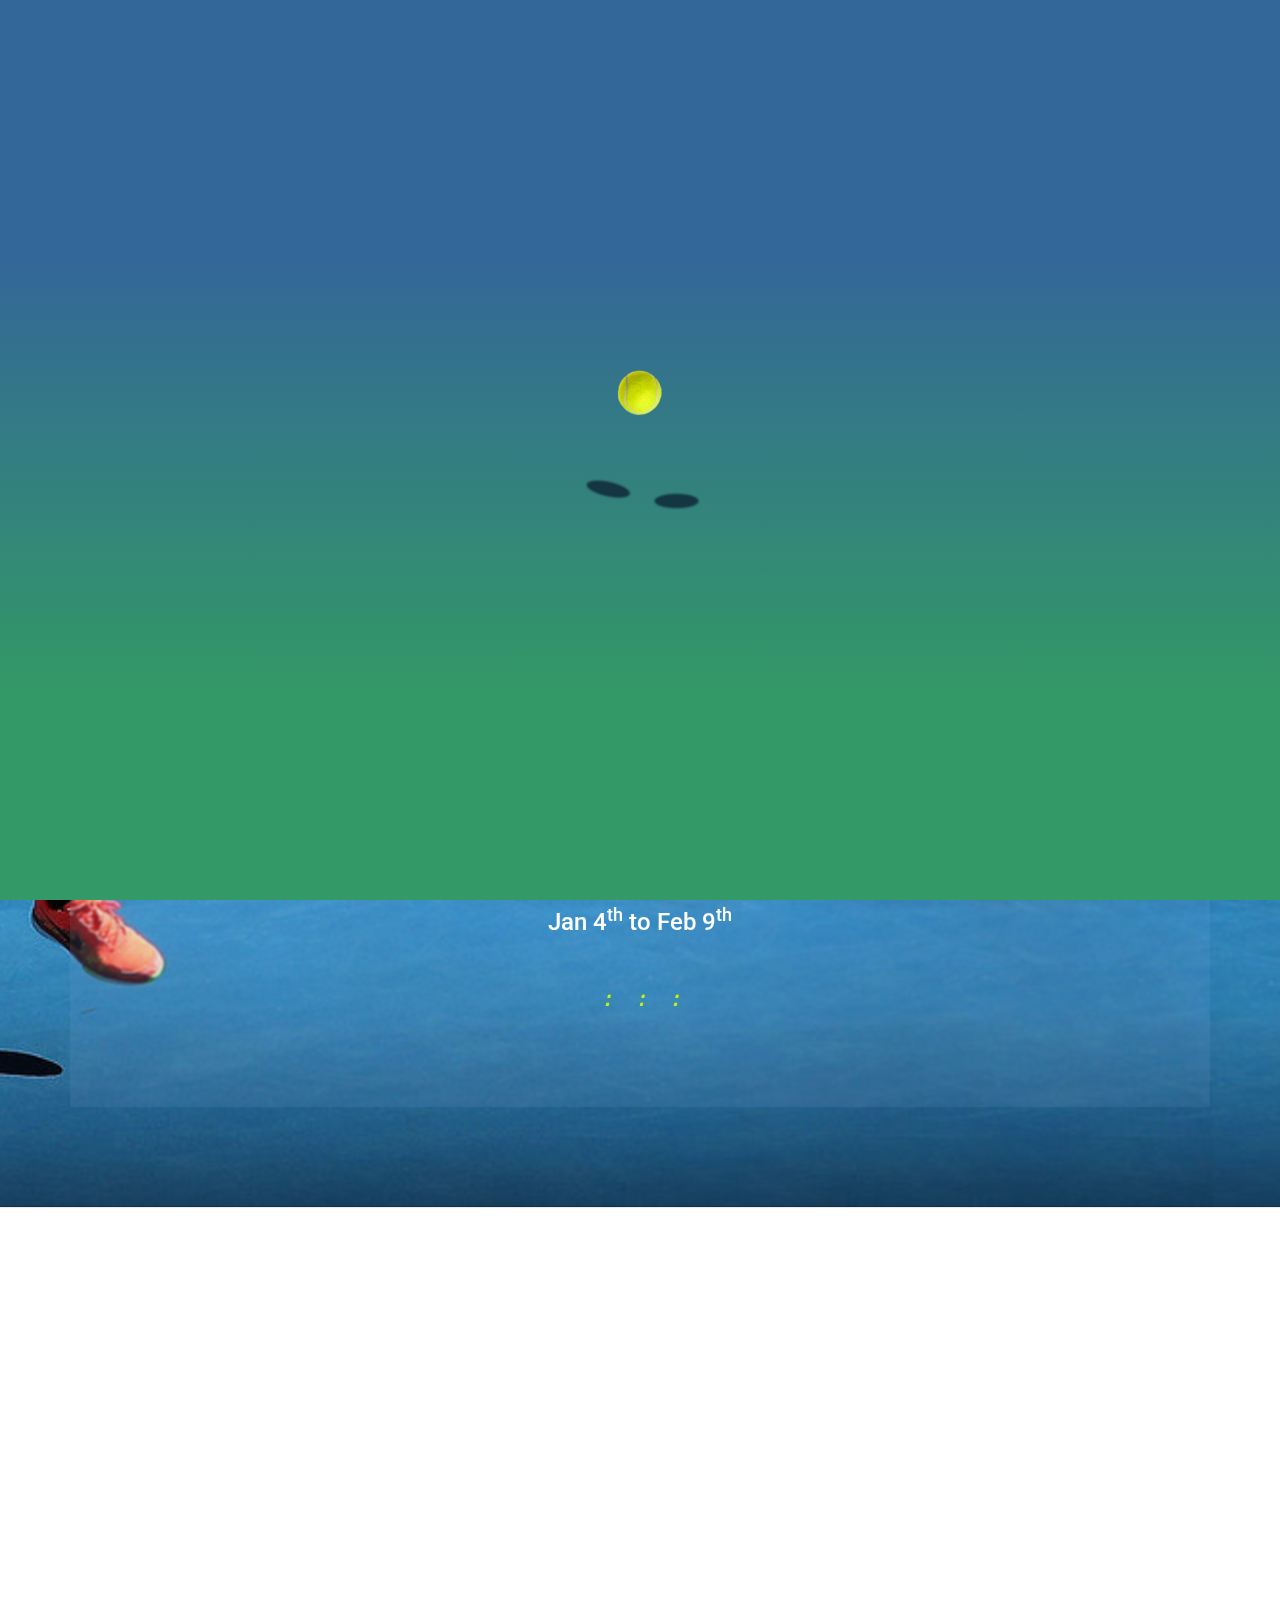
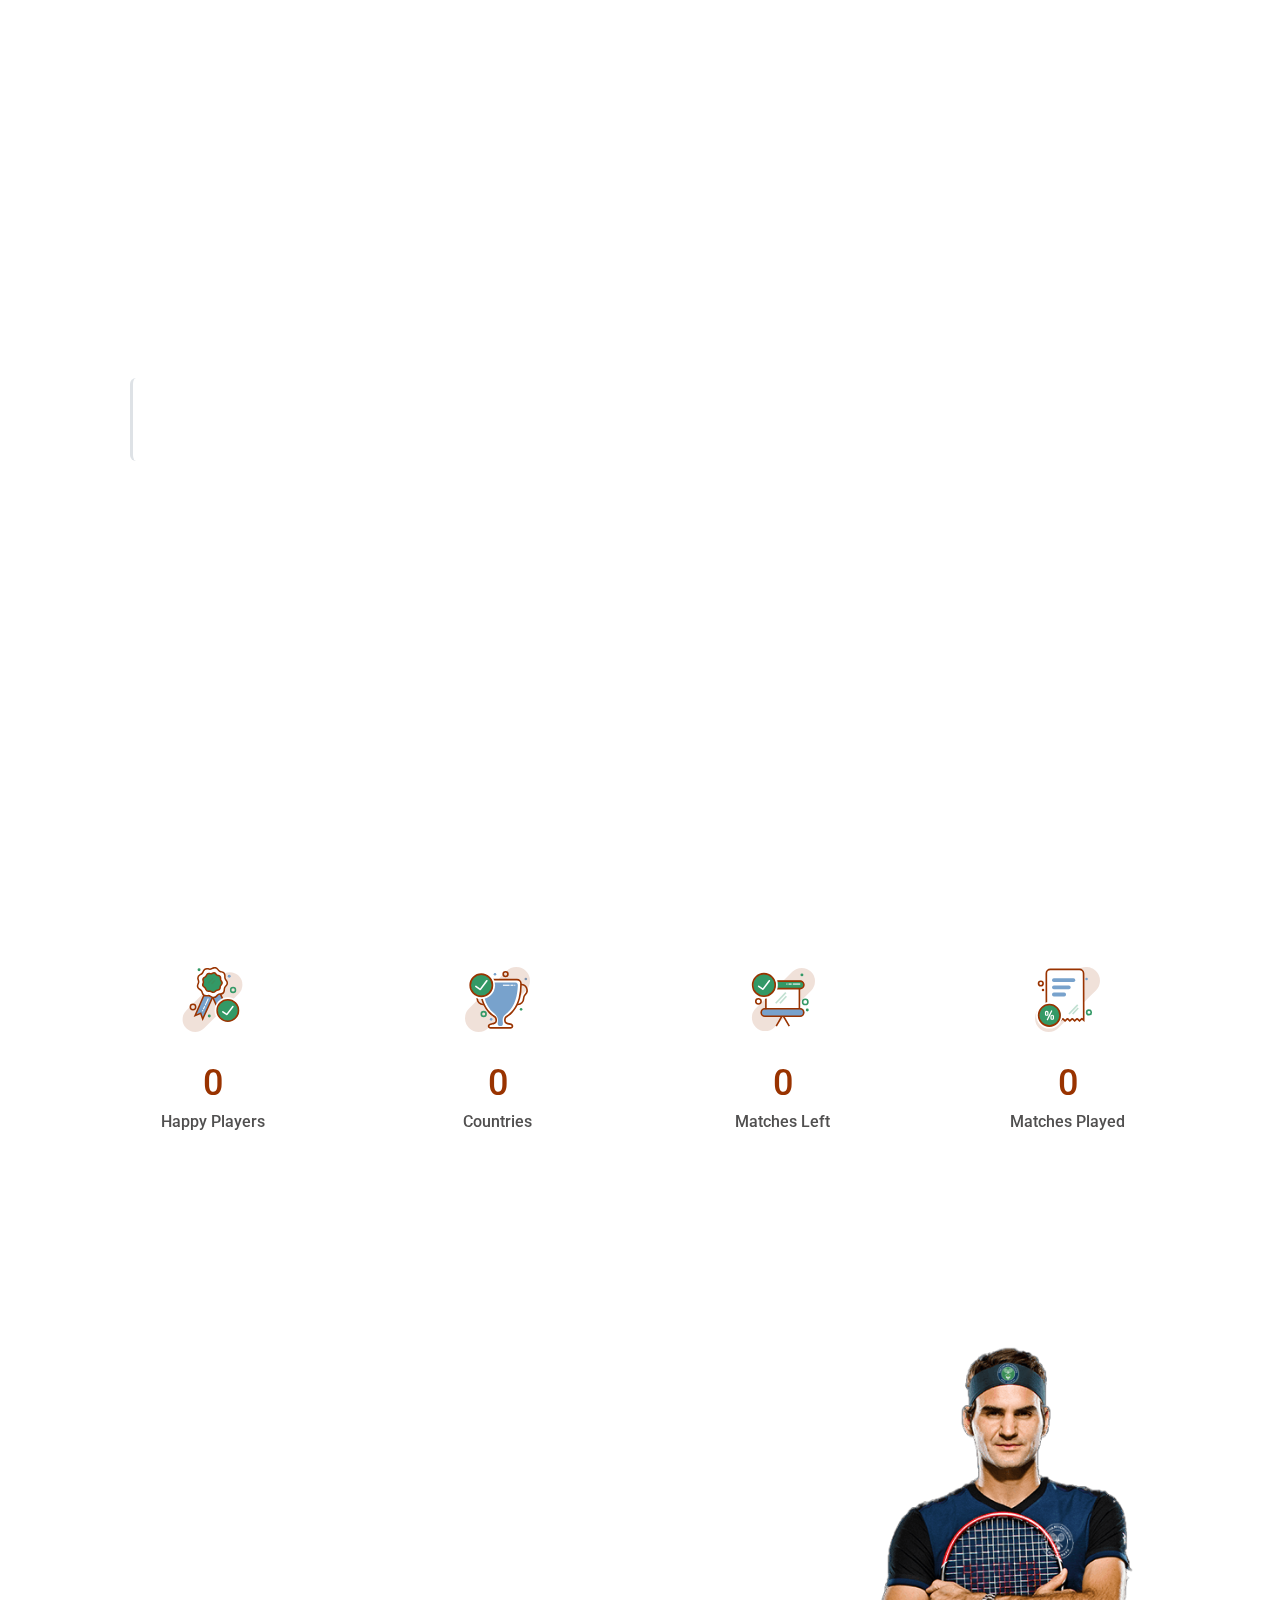
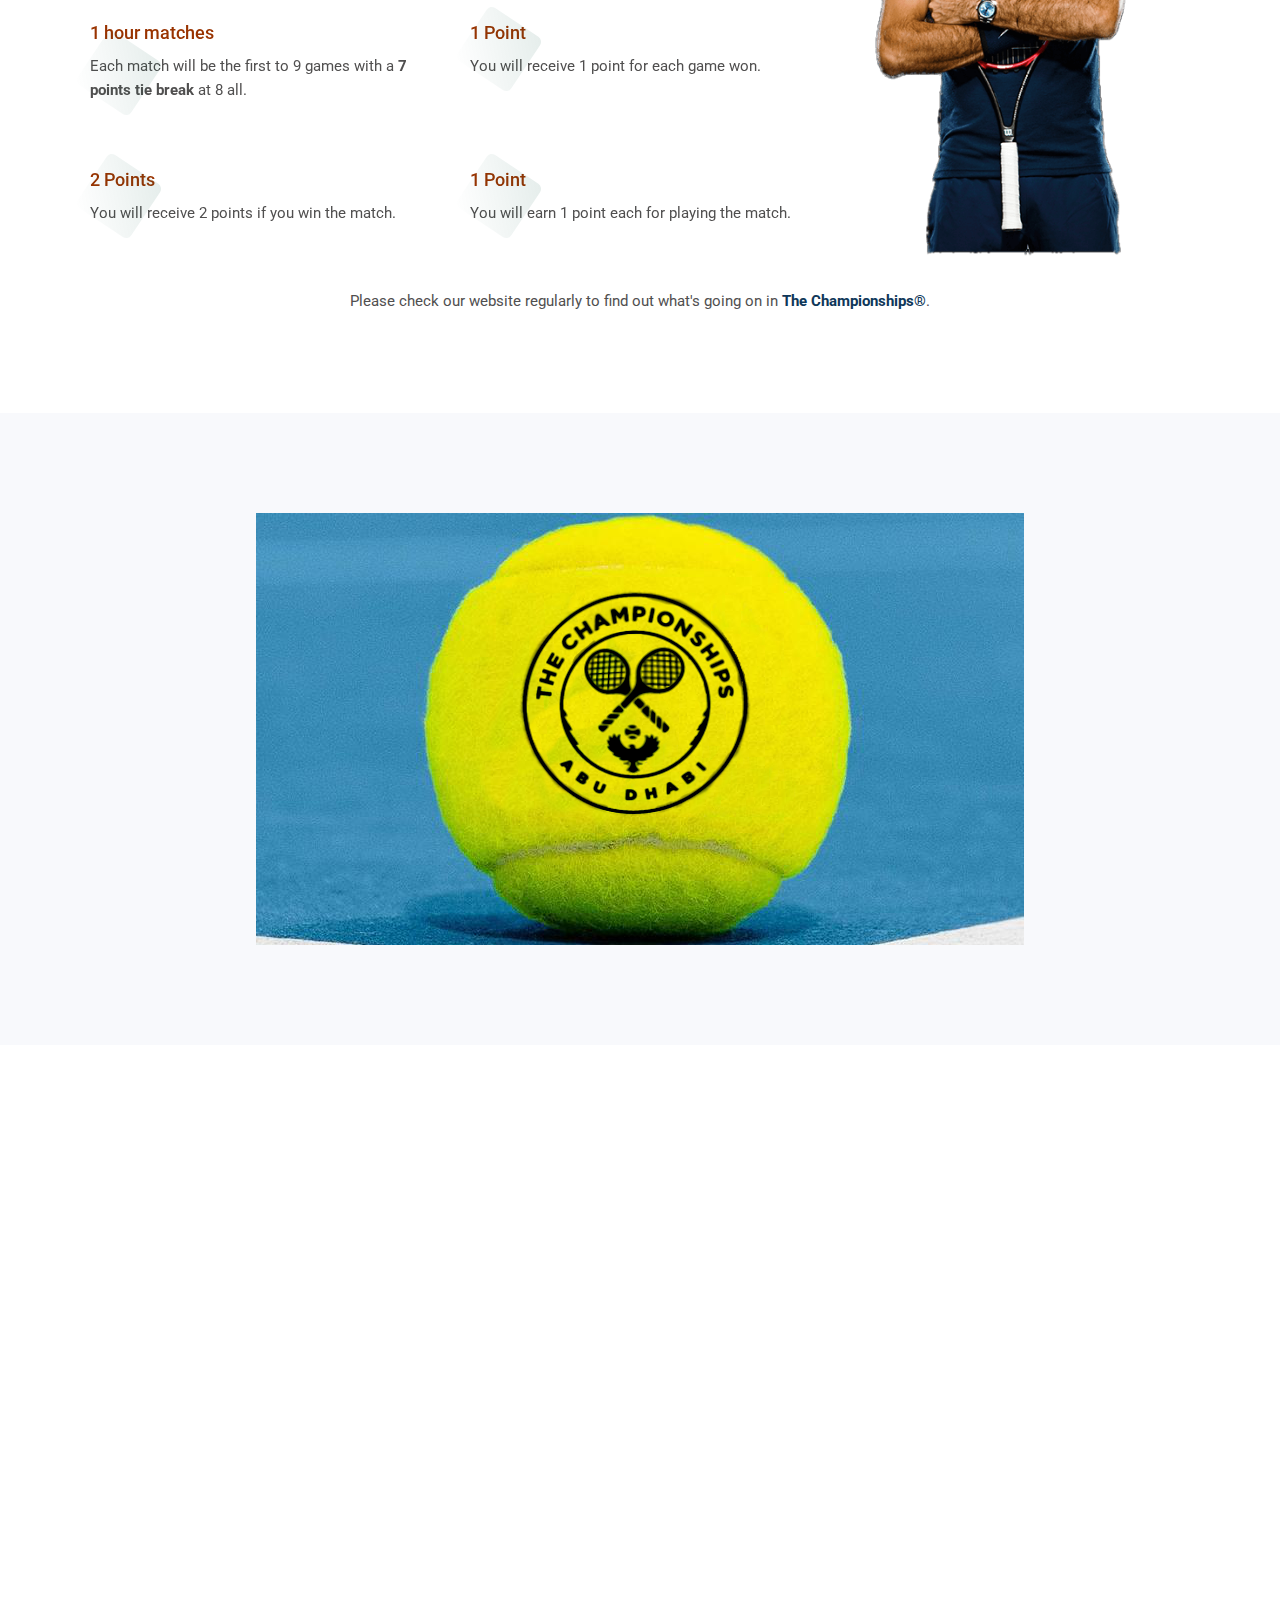
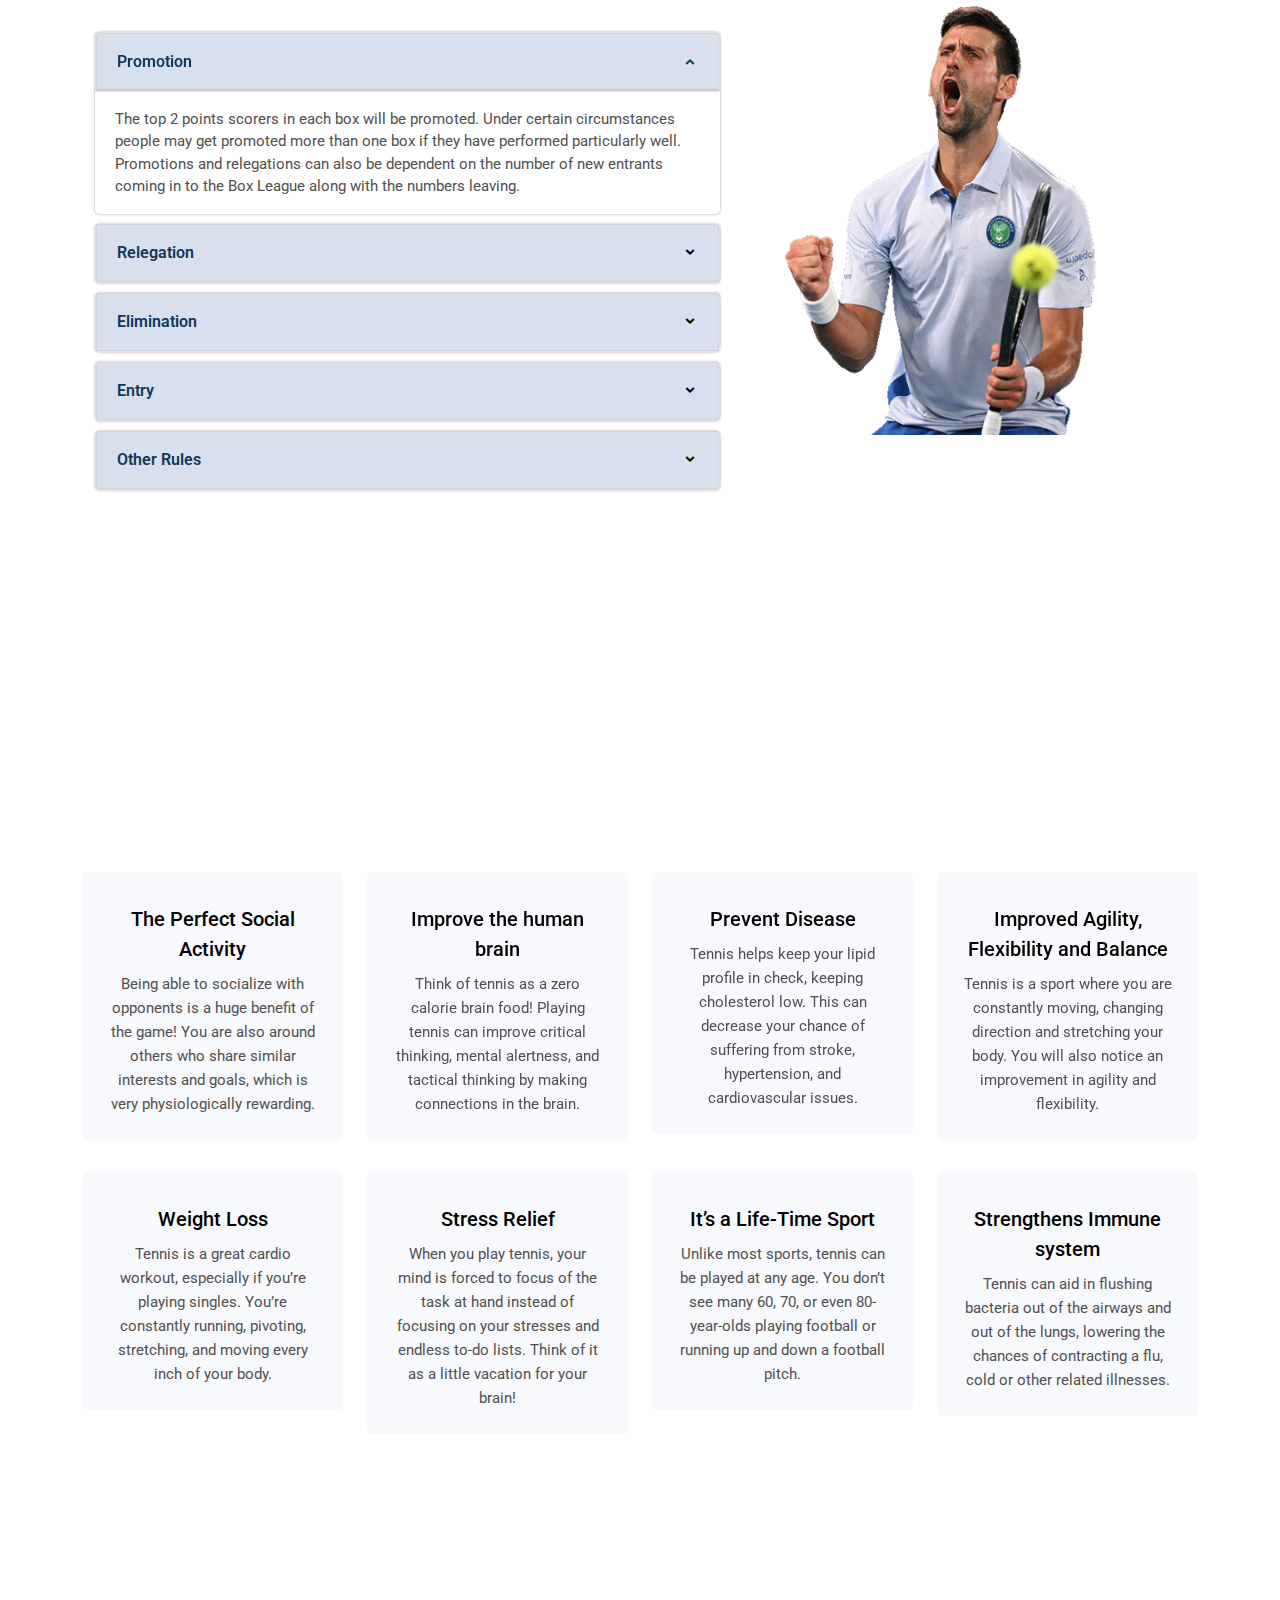
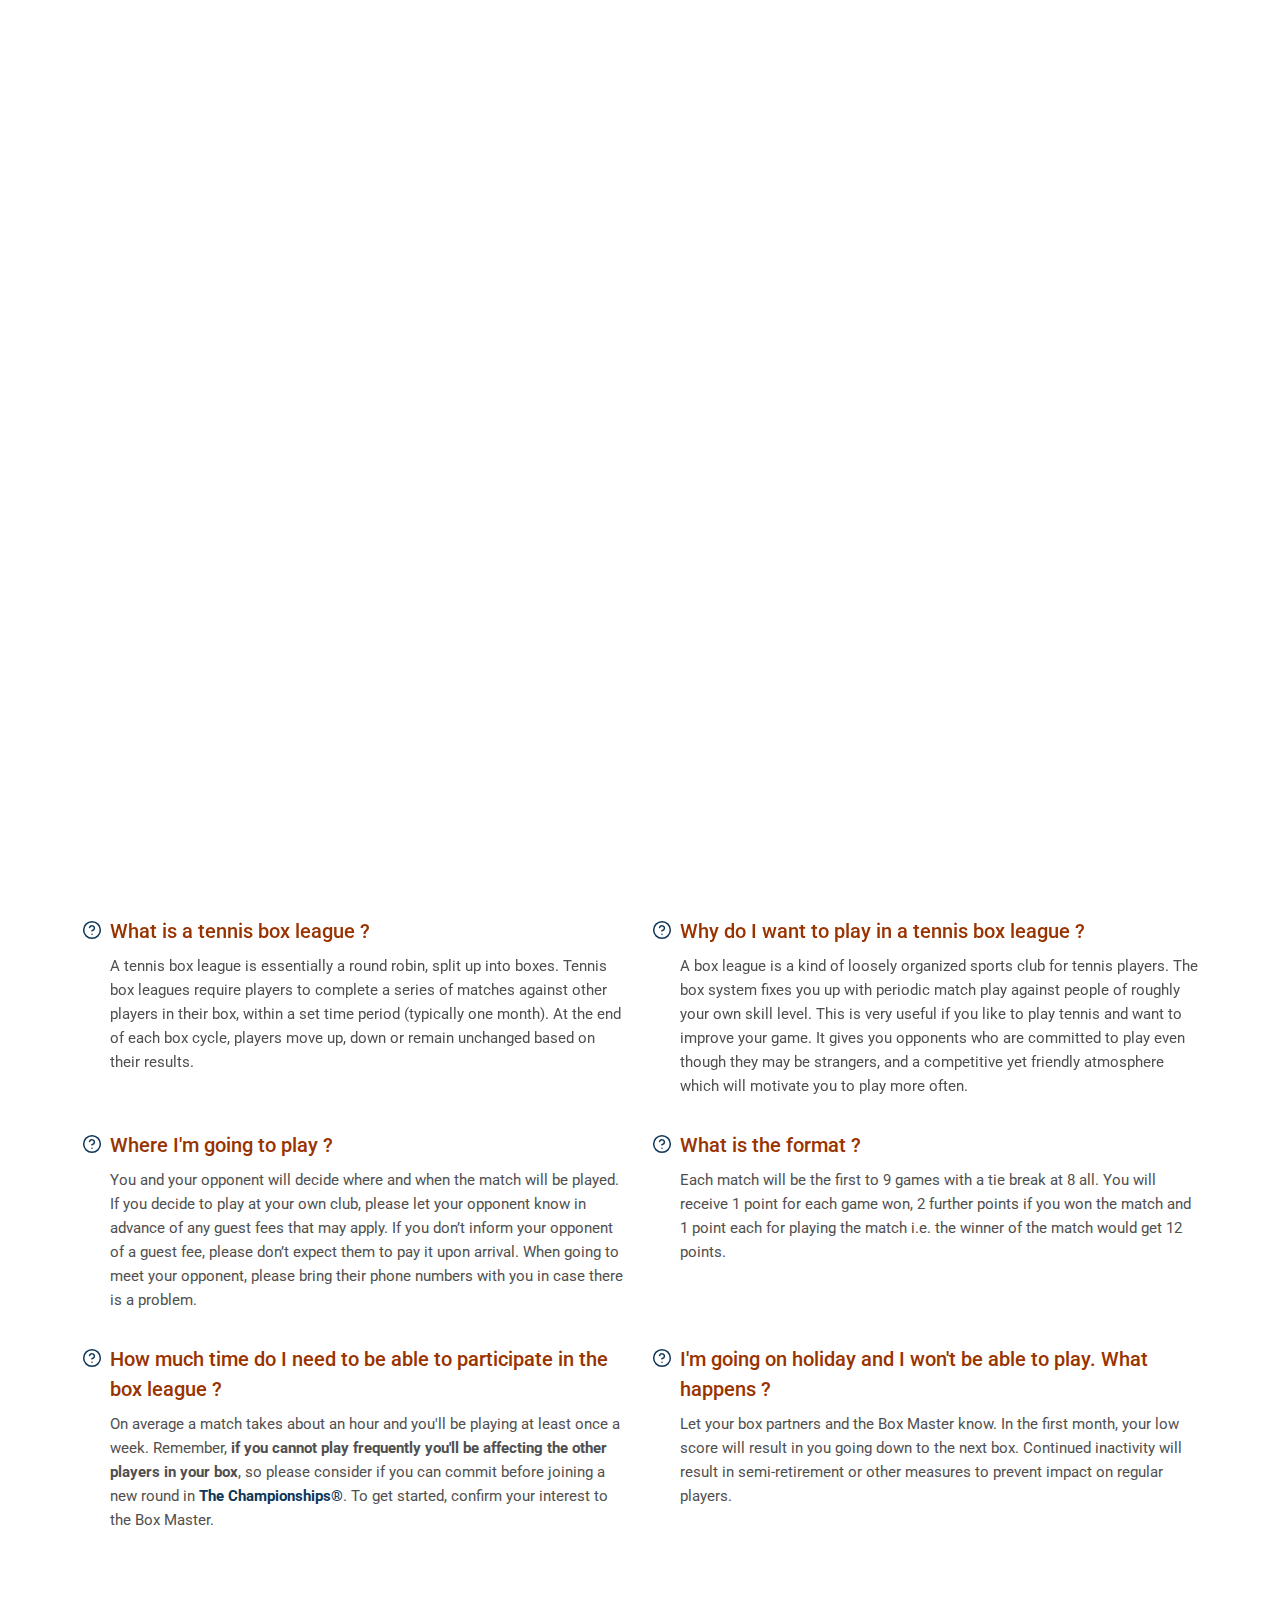
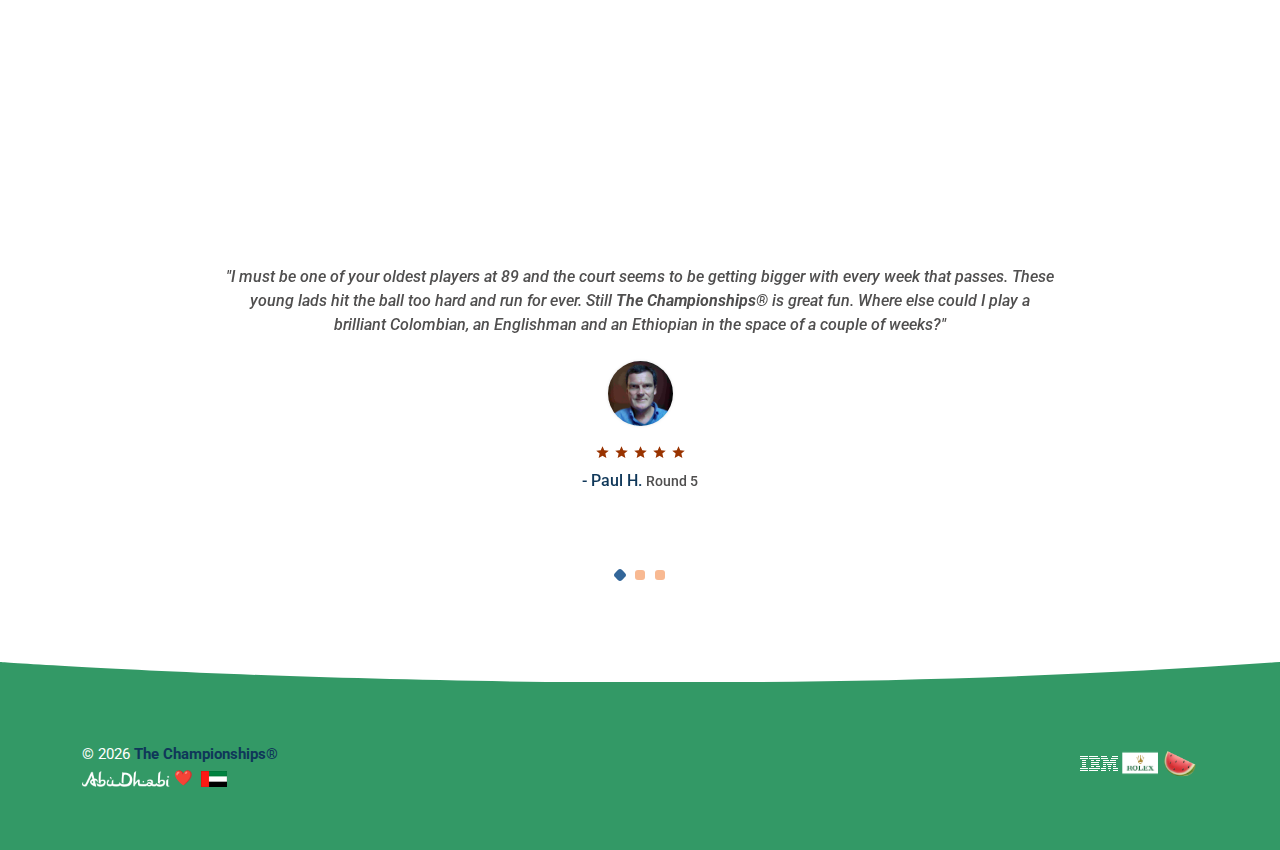
==== commit 40203358: "2025-1" ====
--- a/index.html
+++ b/index.html
@@ -556,7 +556,7 @@
       <!--end container-->
     </section>
 
-    <section class="section border-top">
+    <section class="section border-top d-none">
       <div class="container">
         <div class="row g-3 justify-content-center features-absolute">
           <!-- <div class="row"> -->
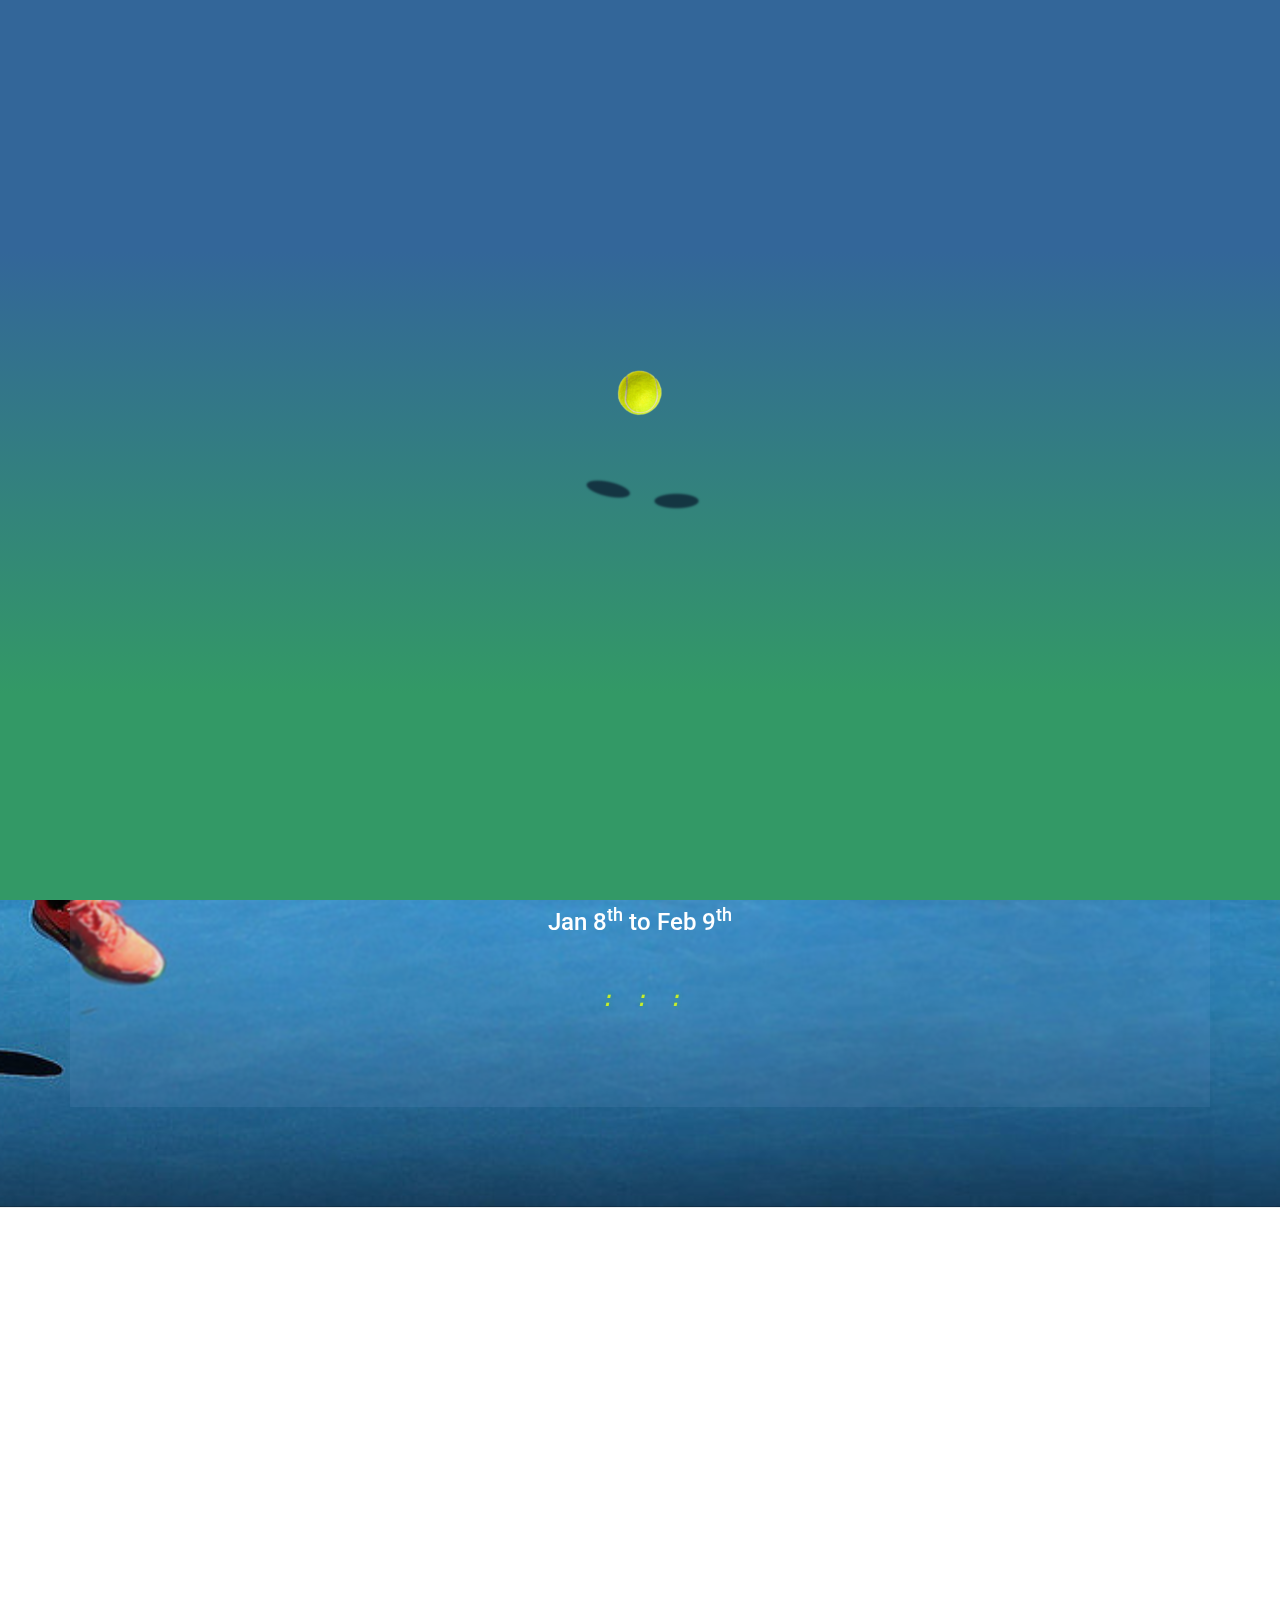
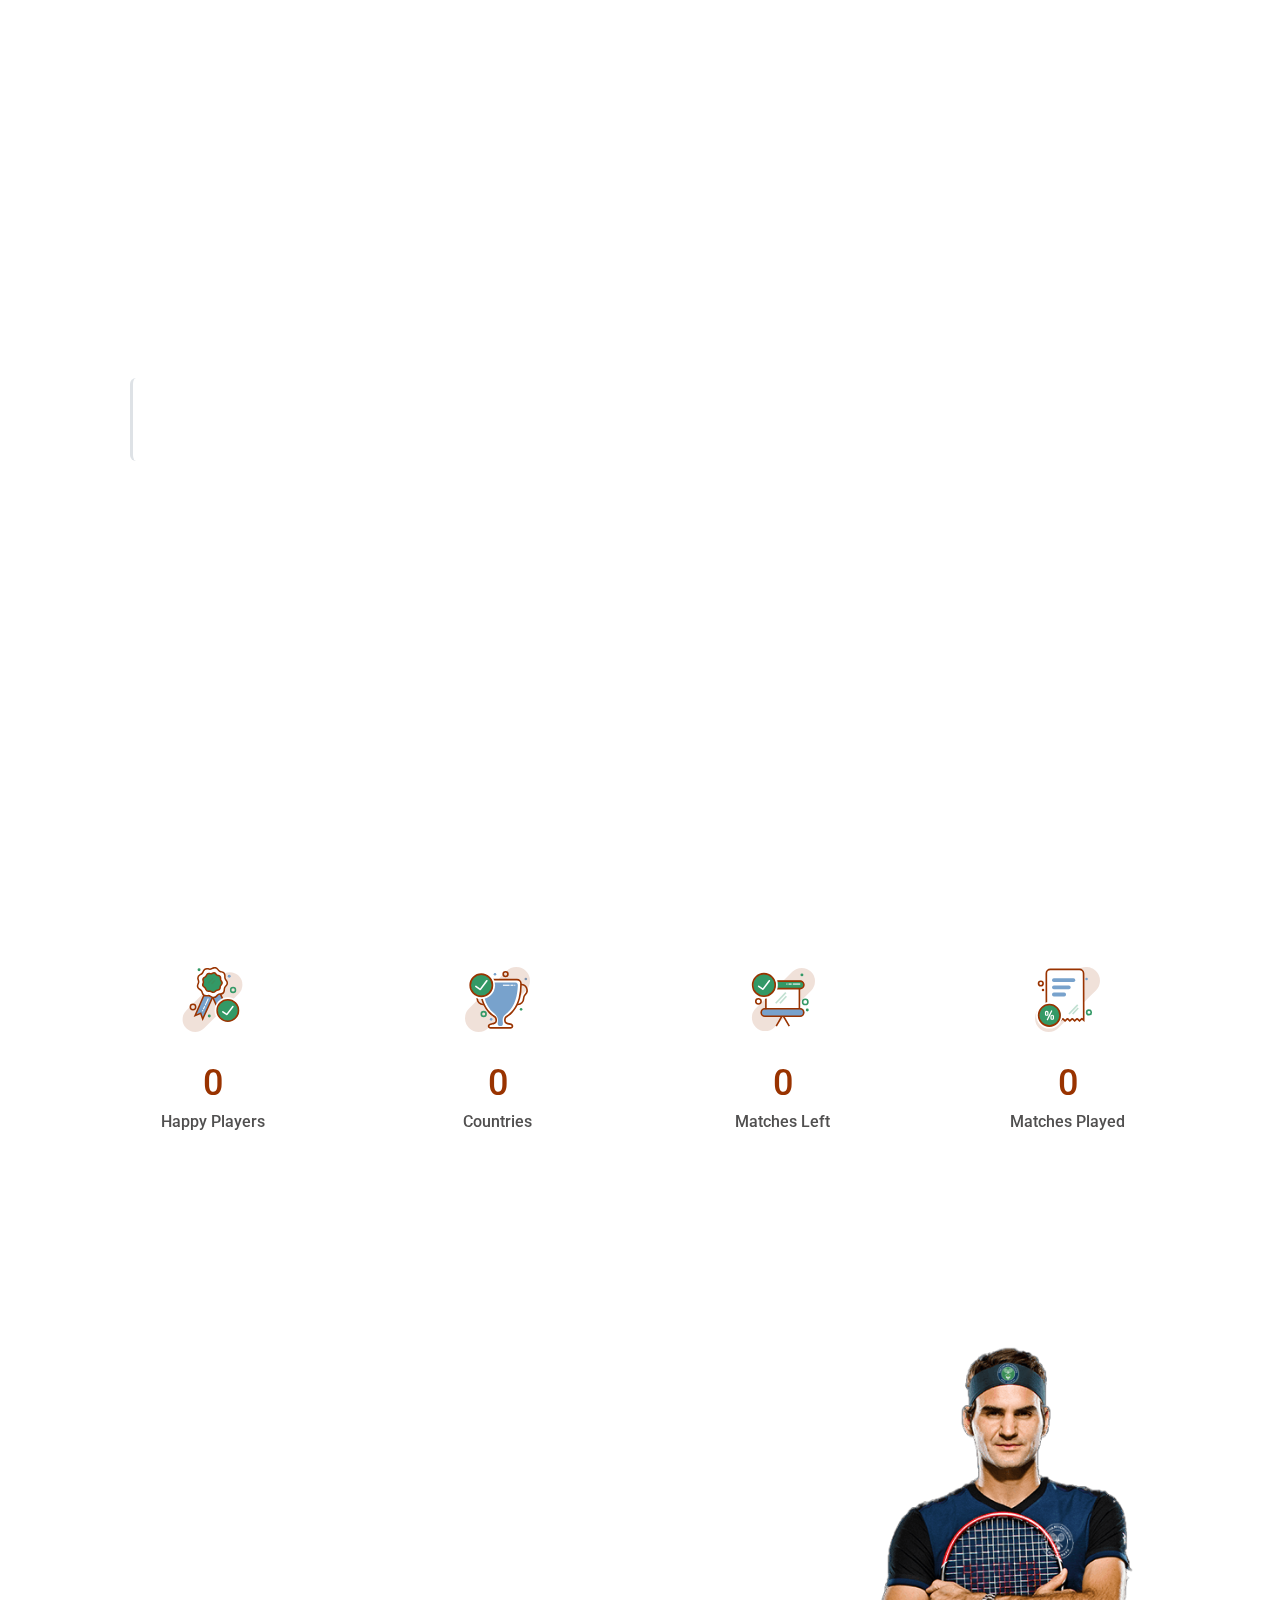
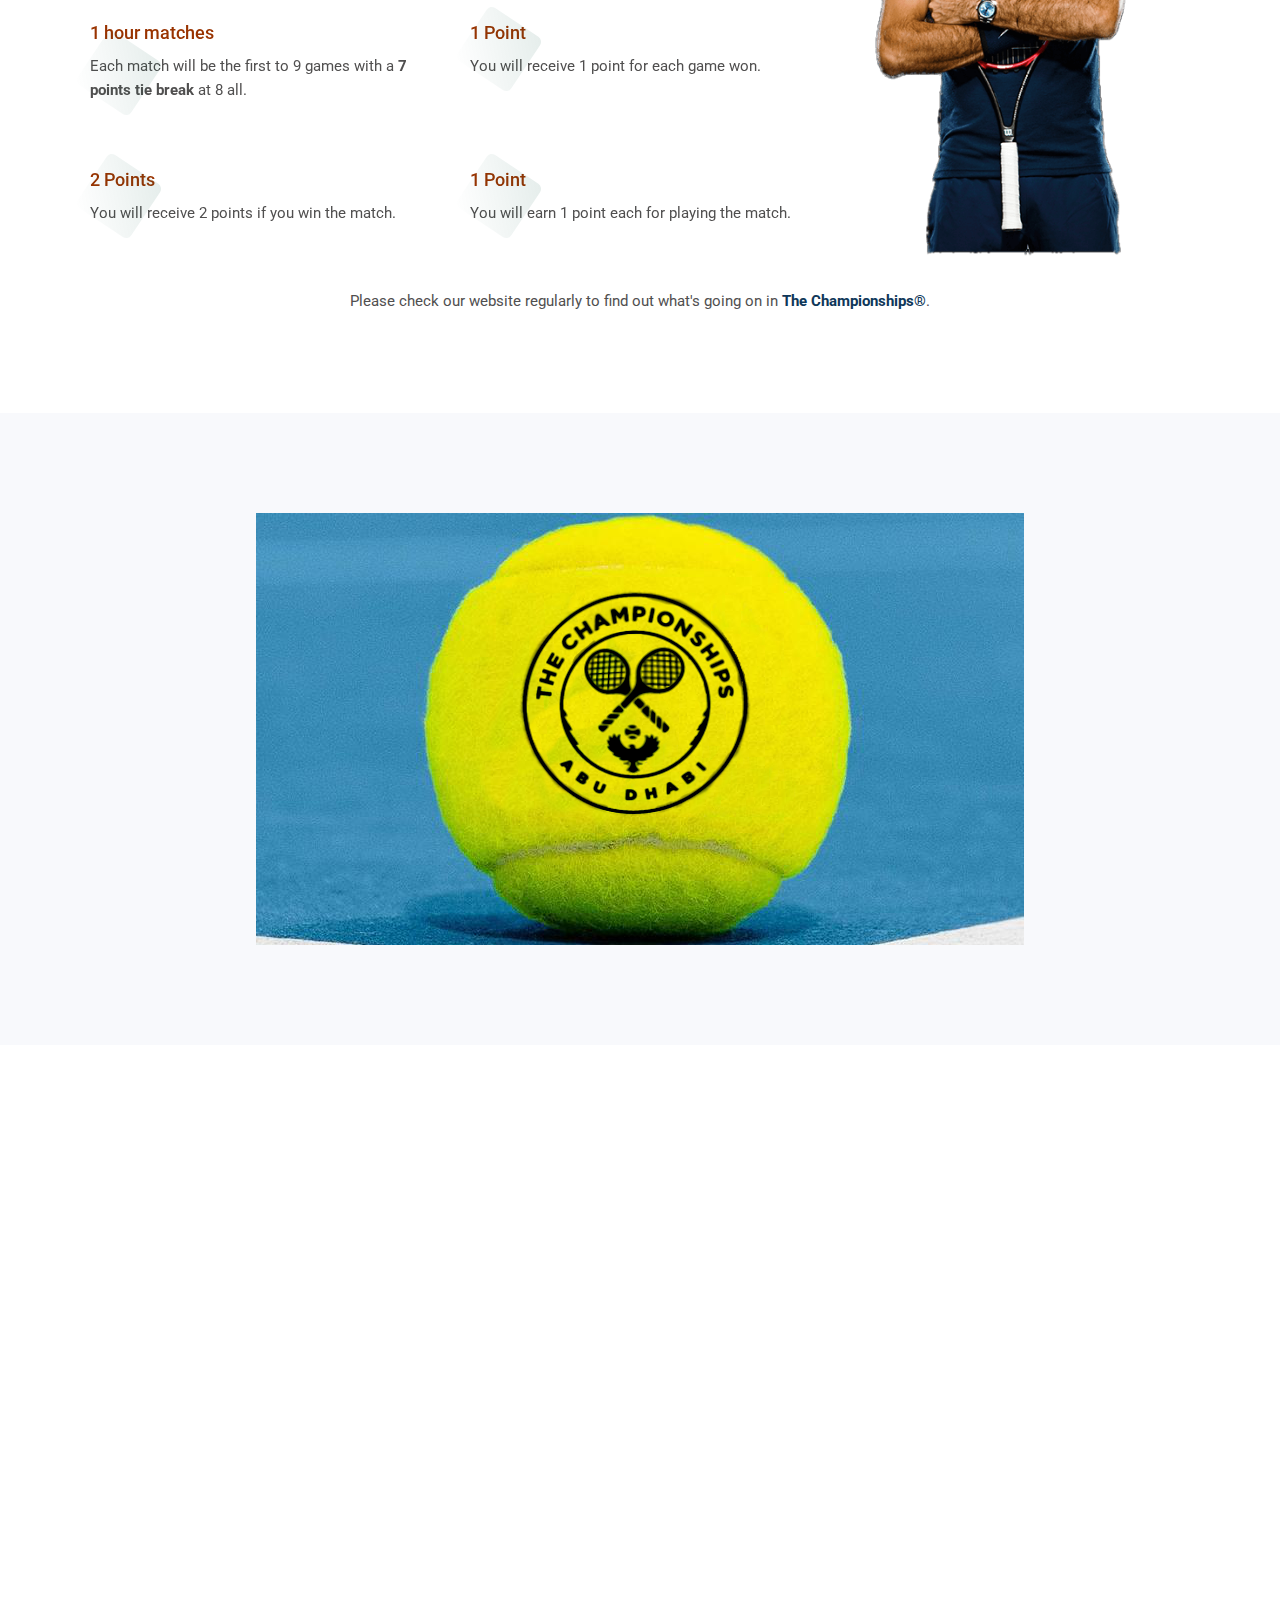
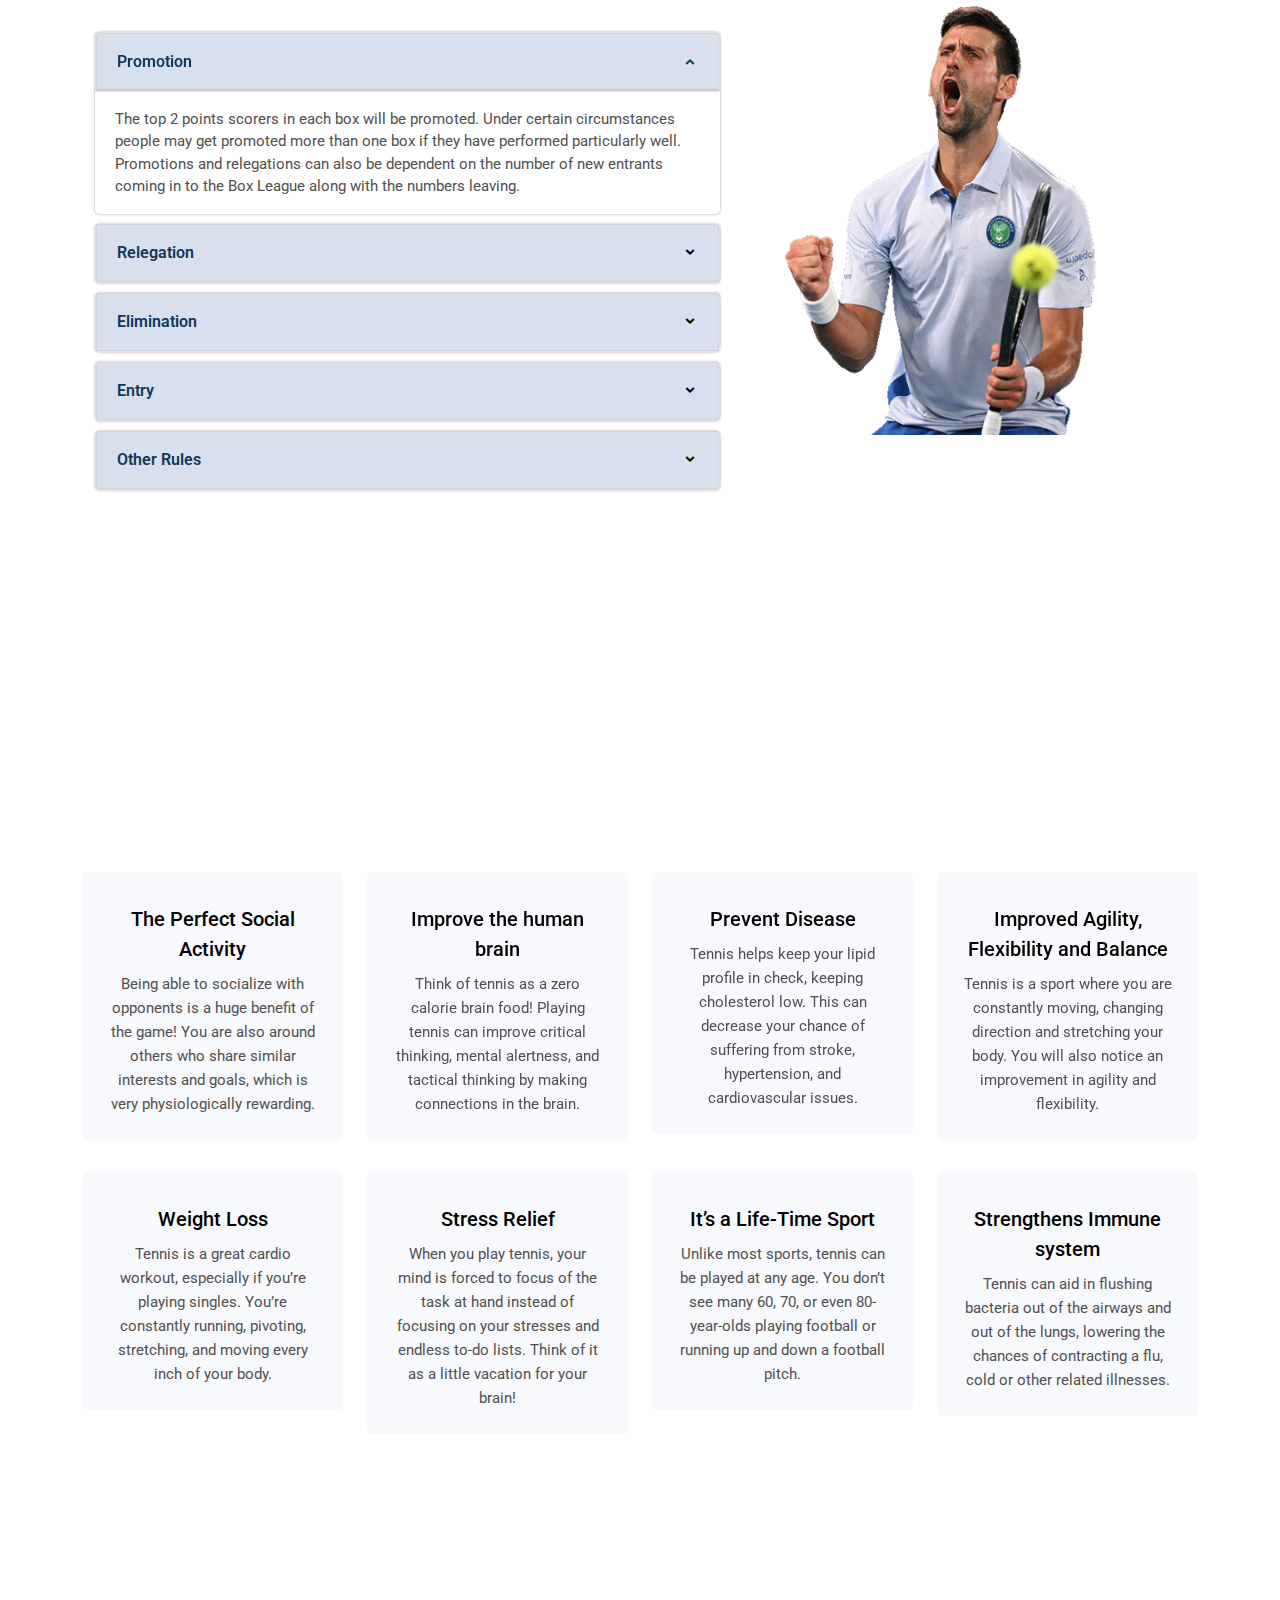
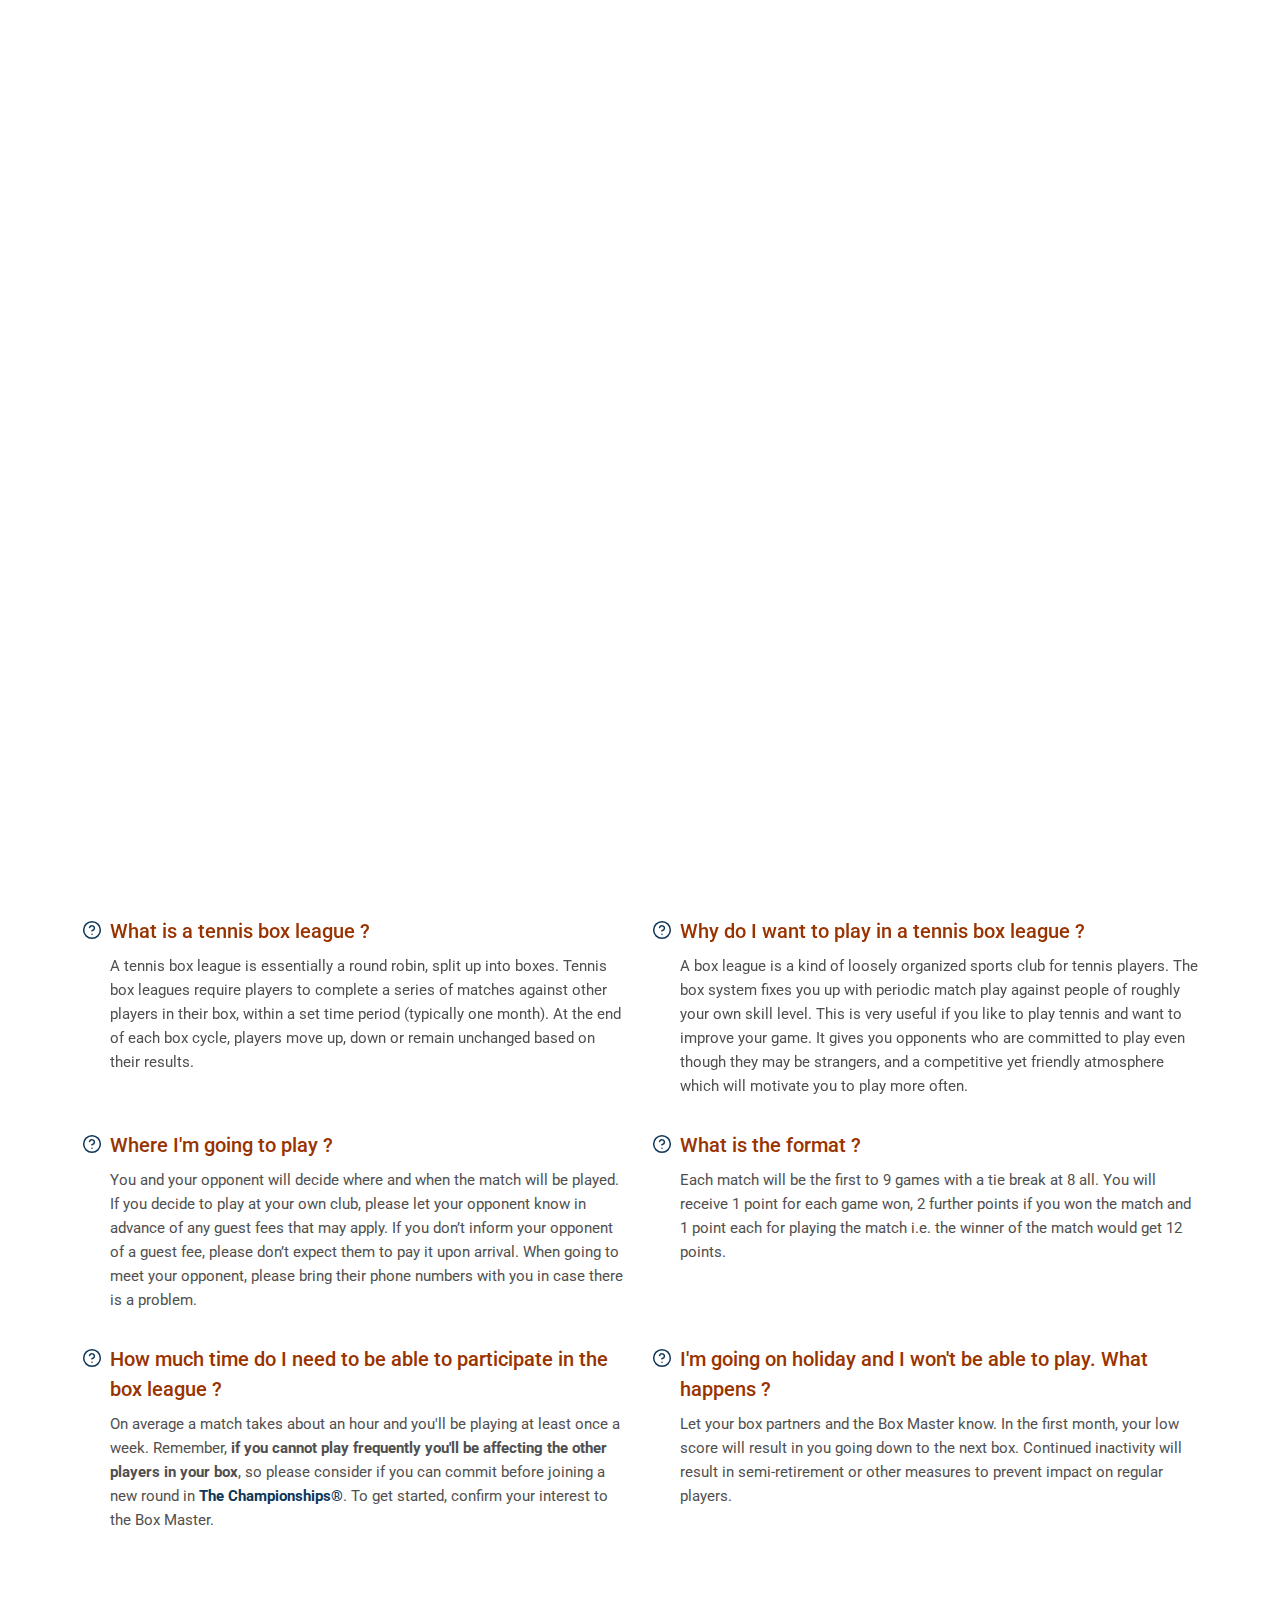
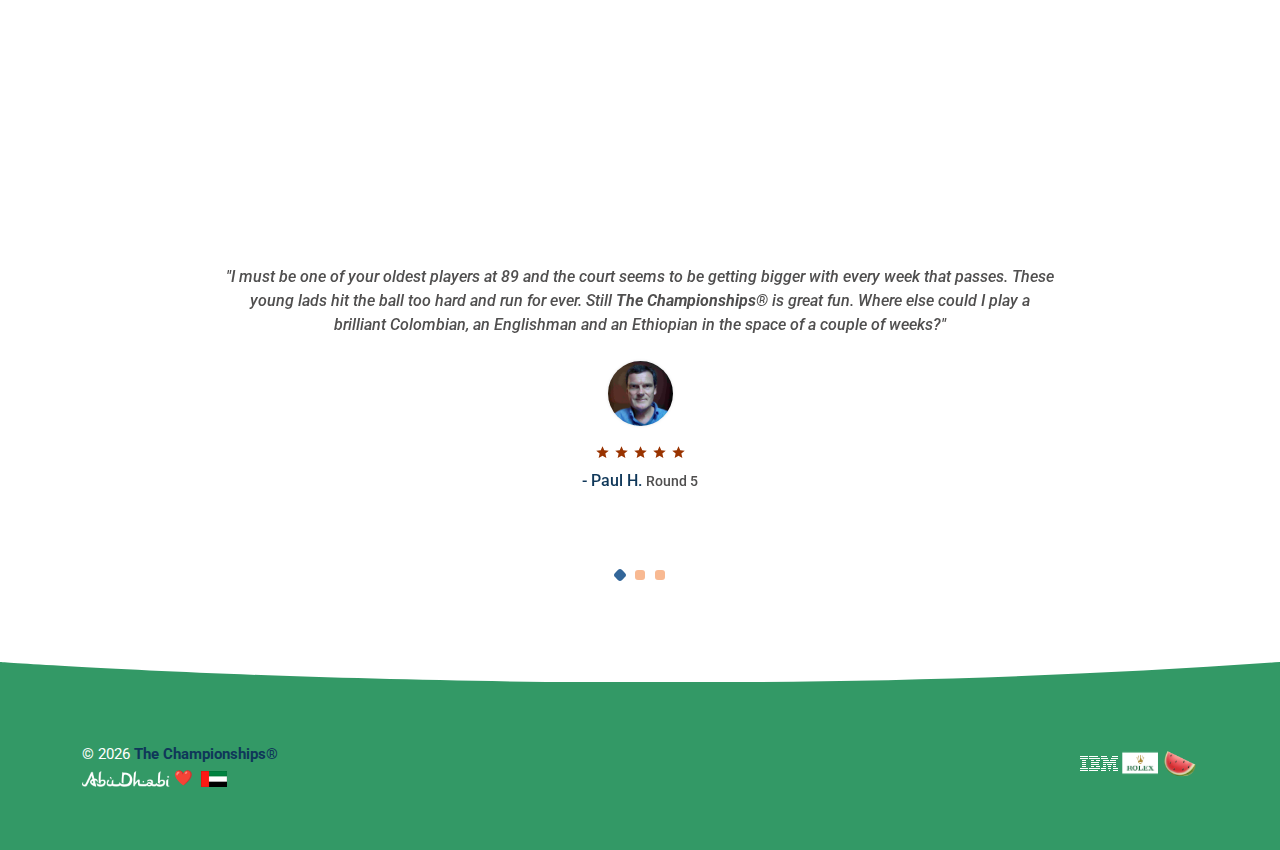
==== commit bfa74d44: "2025-1" ====
--- a/index.html
+++ b/index.html
@@ -457,7 +457,7 @@
             <h1 class="heading text-secondary mt-3 mb-0">ROUND 1-2025</h1>
             <!-- <h4 class="text-secondary mt-0 mb-2">Final Round</h4> -->
             <h4 class="title text-secondary mt-3 mb-0">
-              Jan 4<sup>th</sup> to Feb 9<sup>th</sup>
+              Jan 8<sup>th</sup> to Feb 9<sup>th</sup>
             </h4>
             <div class="row justify-content-center">
               <div class="col-lg-10 text-center">
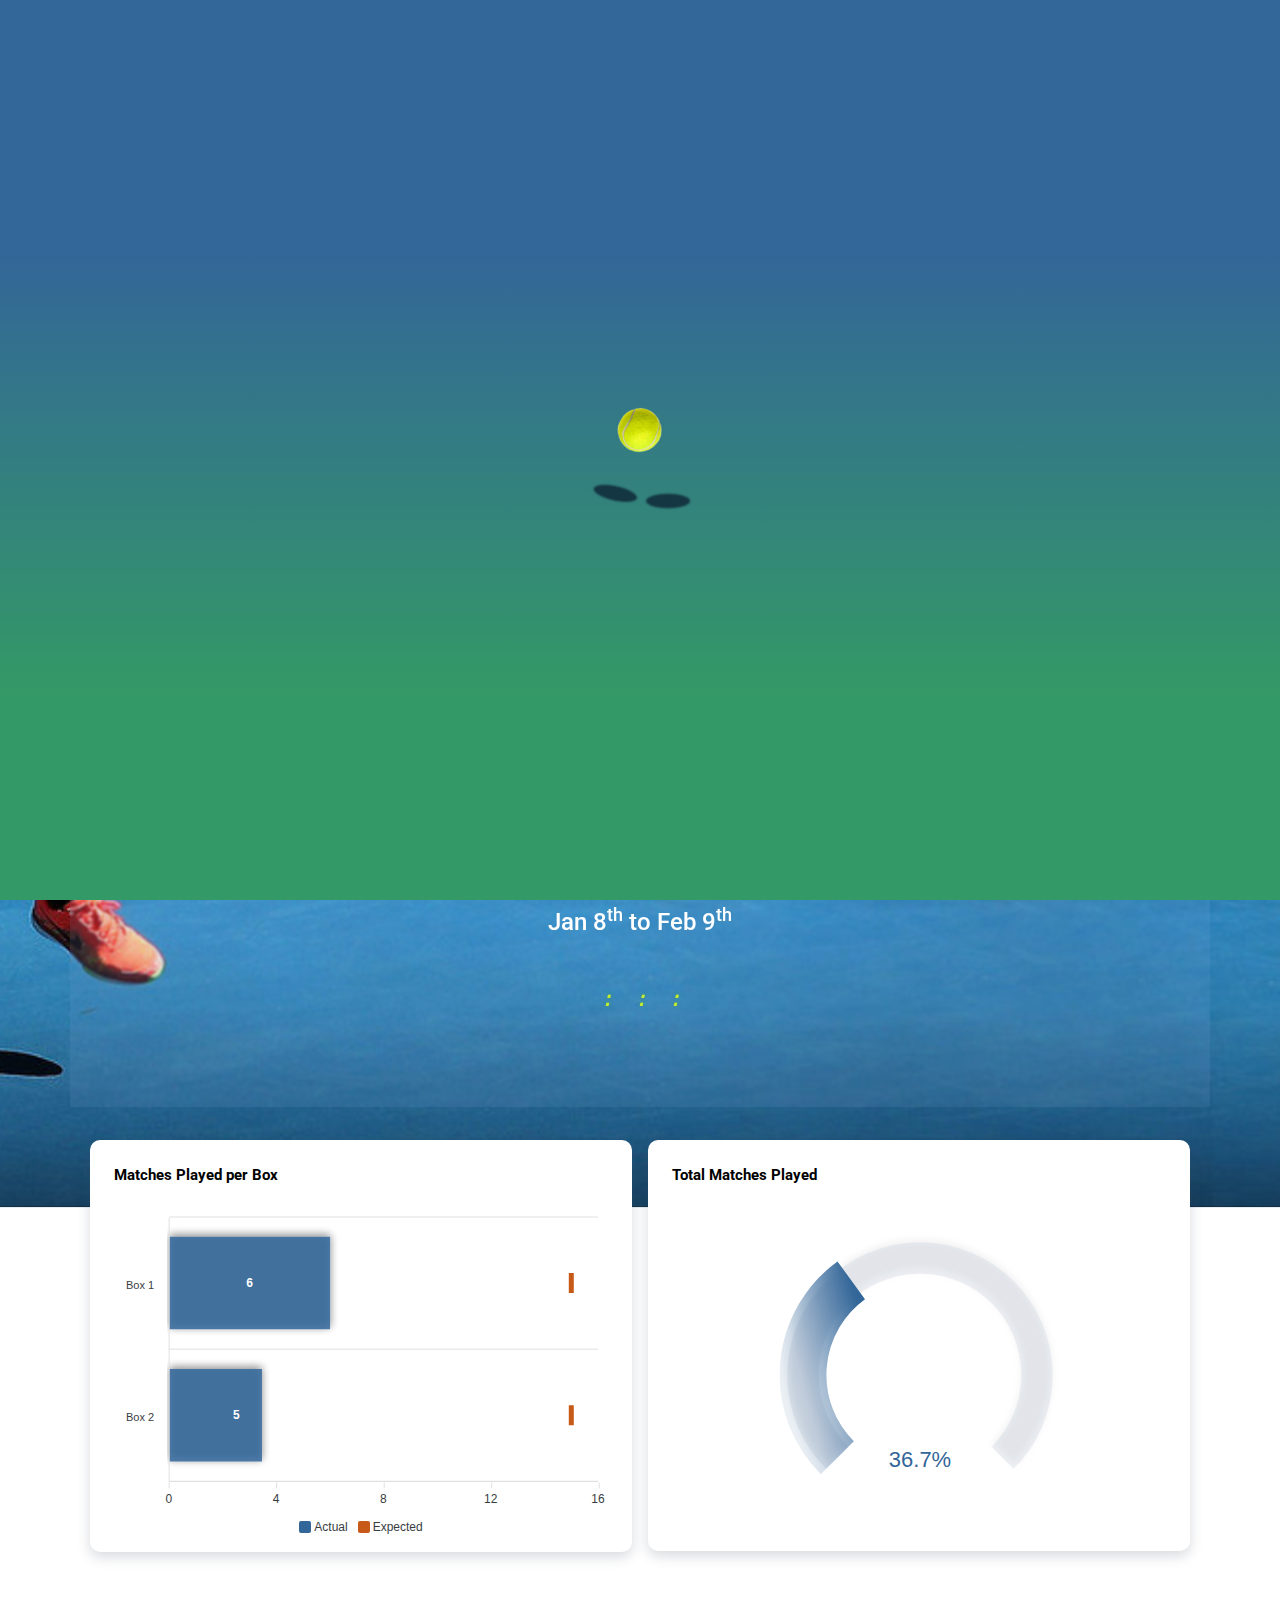
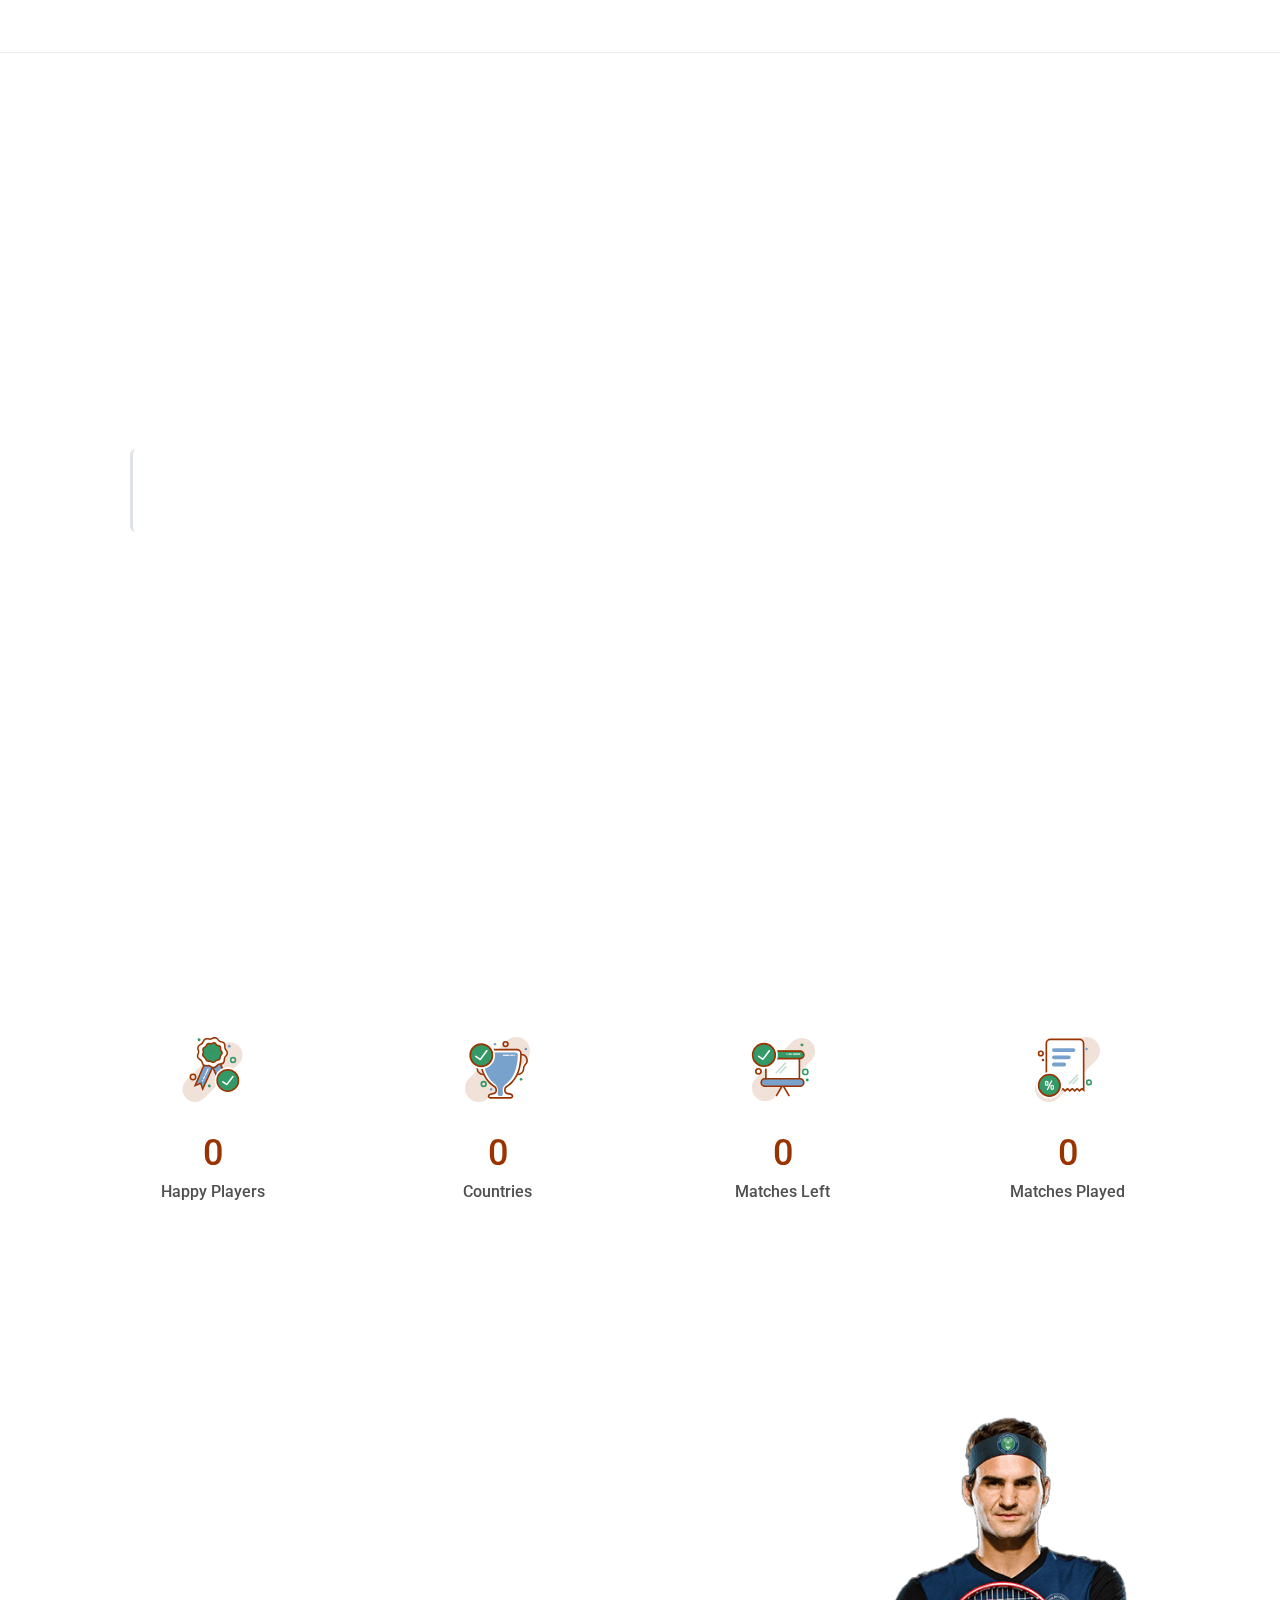
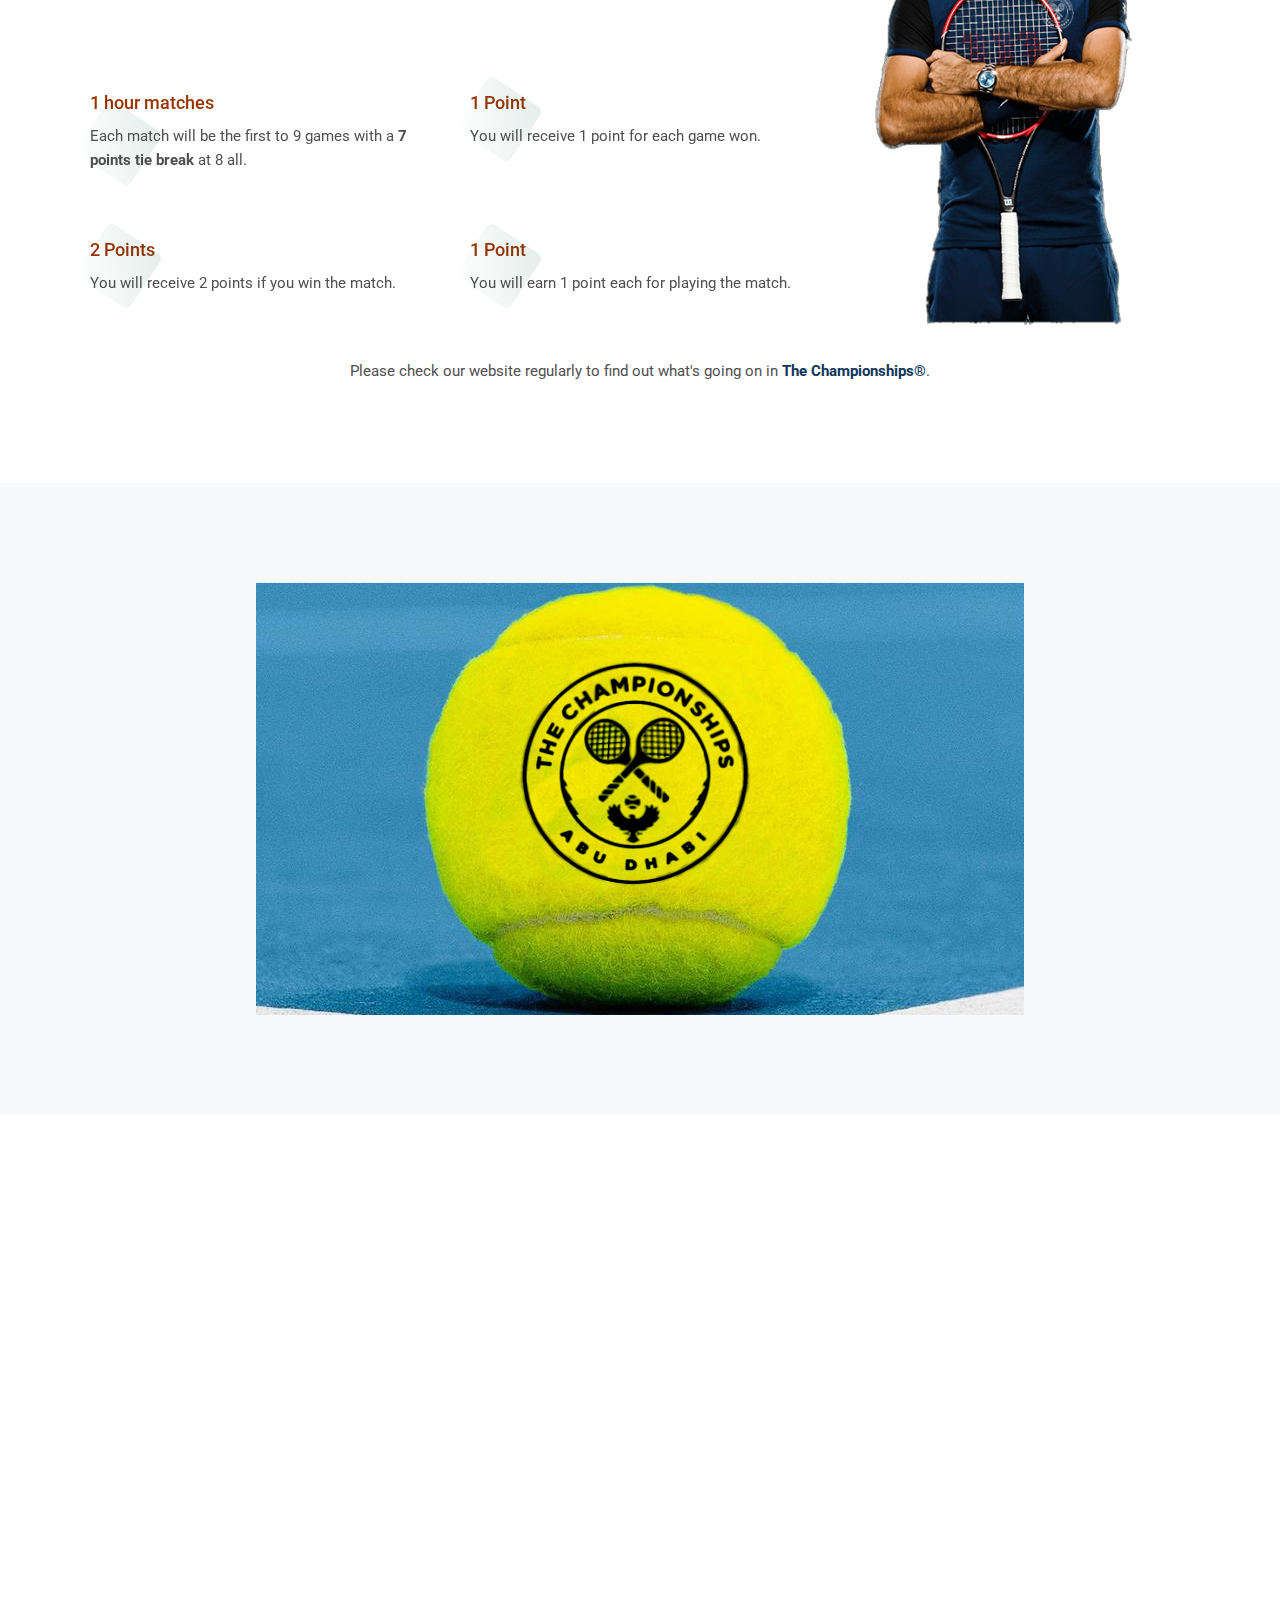
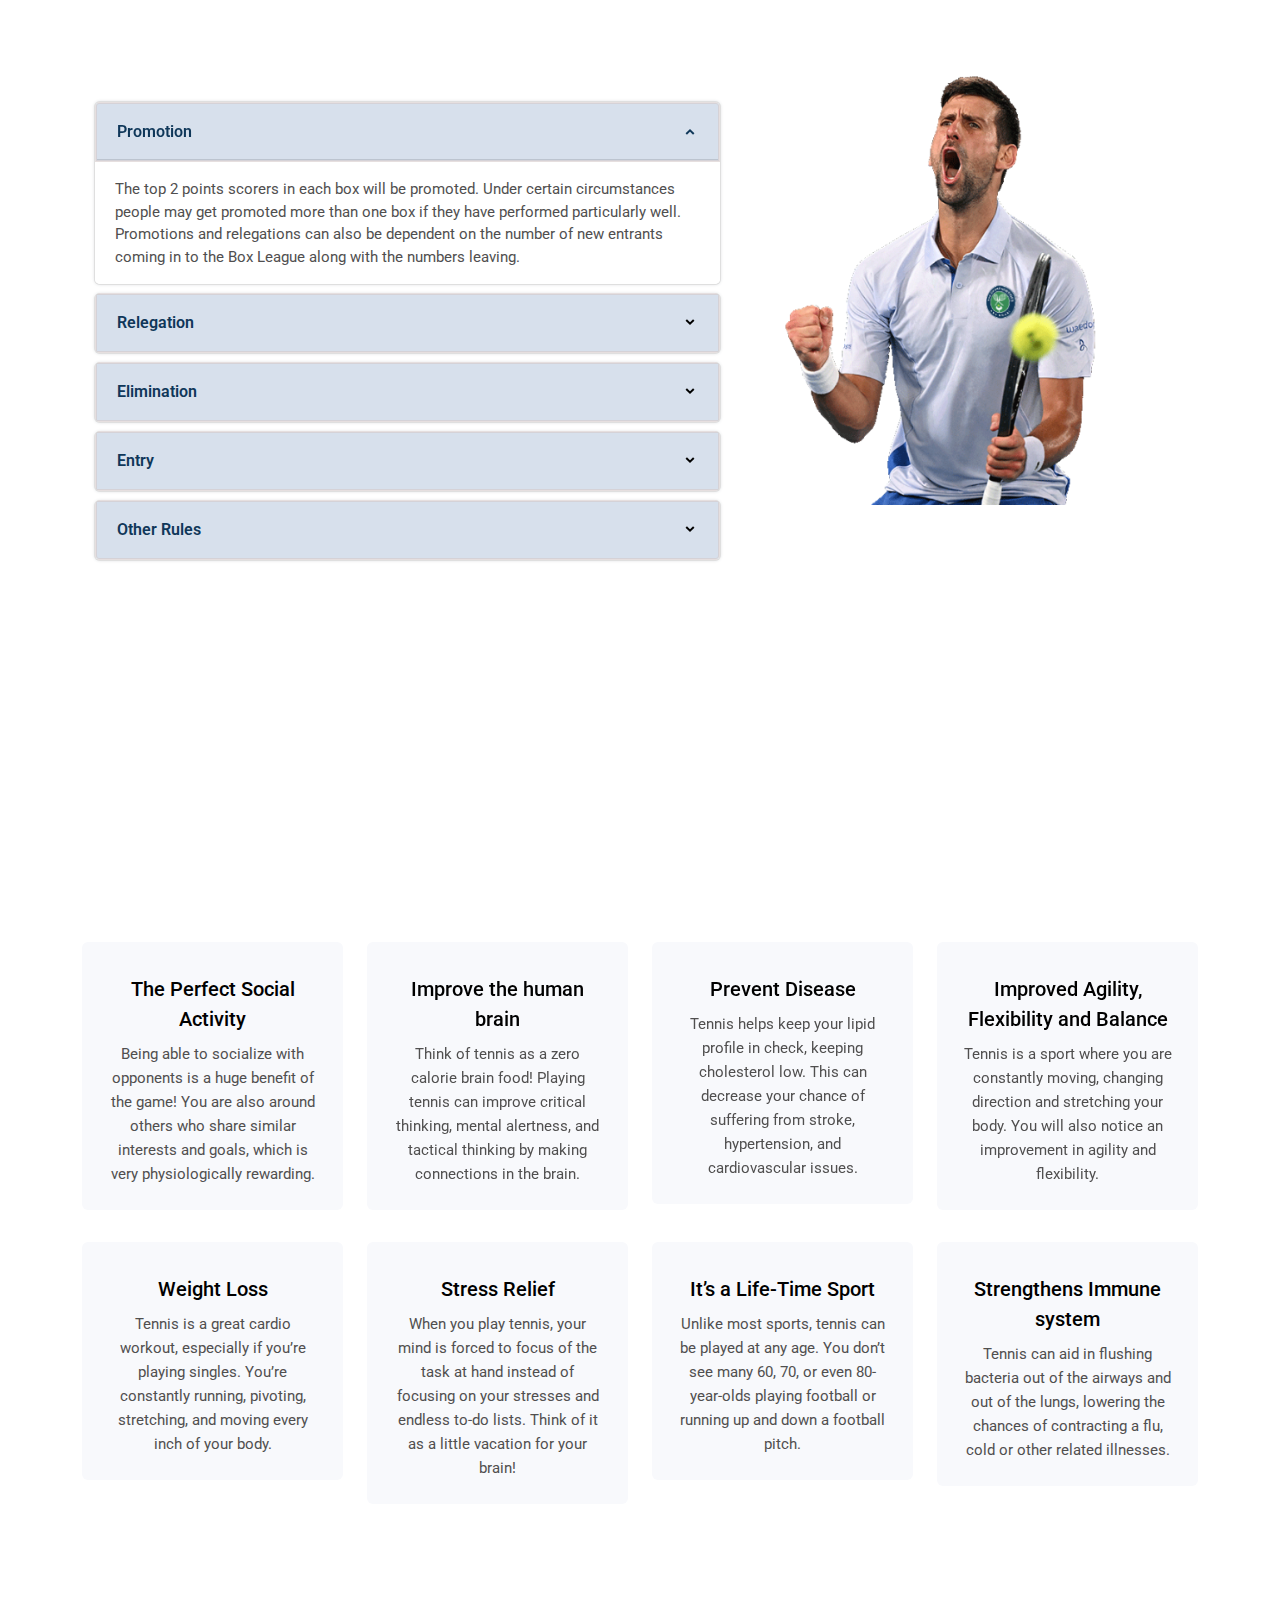
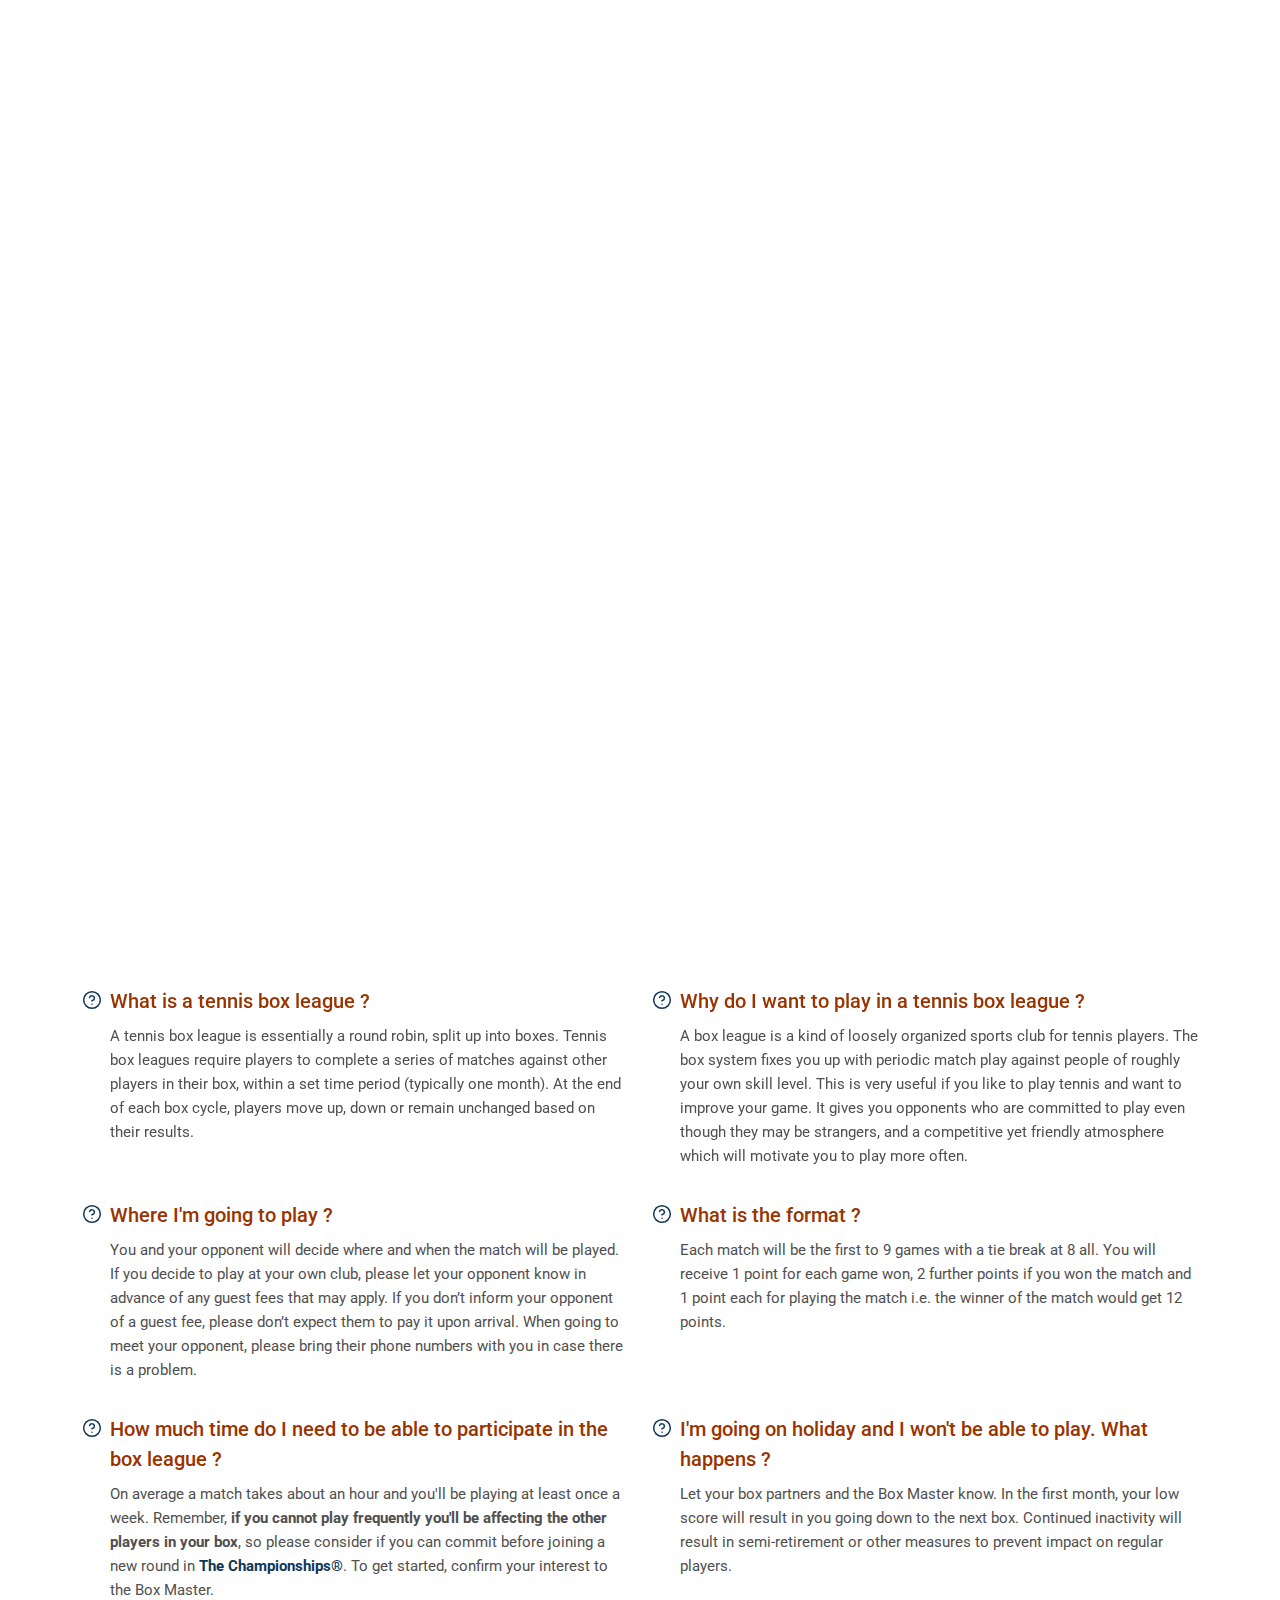
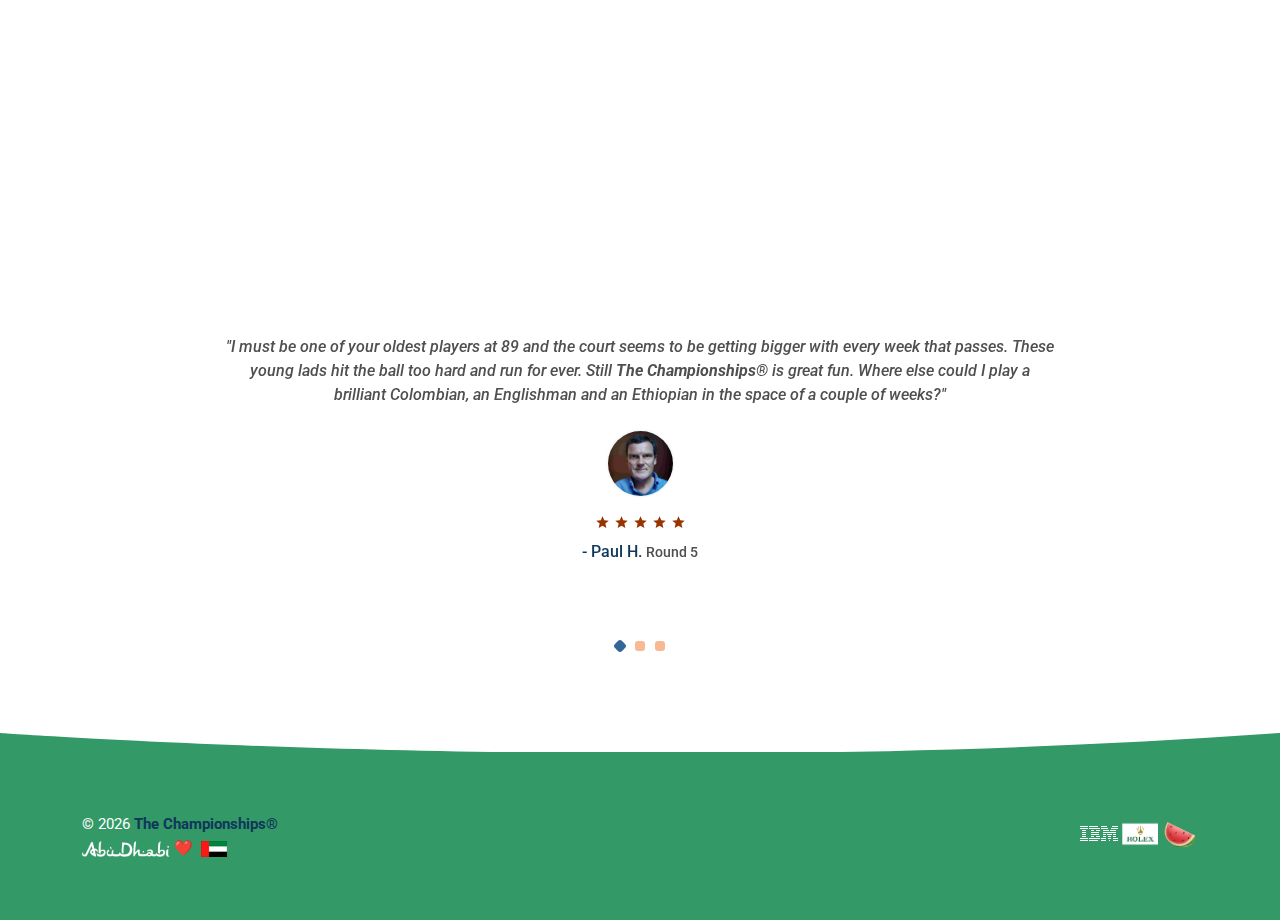
==== commit 63c96500: "AD 2024" ====
--- a/index.html
+++ b/index.html
@@ -556,7 +556,7 @@
       <!--end container-->
     </section>
 
-    <section class="section border-top d-none">
+    <section class="section border-top">
       <div class="container">
         <div class="row g-3 justify-content-center features-absolute">
           <!-- <div class="row"> -->
@@ -604,7 +604,7 @@
                     <div class="card shop-features ">
 -->
 
-    <section class="section bg-white mt-6">
+    <section class="section bg-white mt-6 d-none">
       <div class="container">
         <div
           class="p-4 rounded bg-light shadow"
@@ -1571,8 +1571,8 @@
                     <div class="accordion-body text-muted bg-white">
                       People who do not play 60% of their matches against active
                       members within the box will be eliminated from the next round
-                      by The Algorithm. Active members being defined as those
-                      players who have played a match.<br />
+                      by IA. Active members being defined as those players who have
+                      played a match.<br />
                       If a player fails to play 3 matches in two consecutive rounds
                       then they will automatically be dropped for the following
                       round.<br />
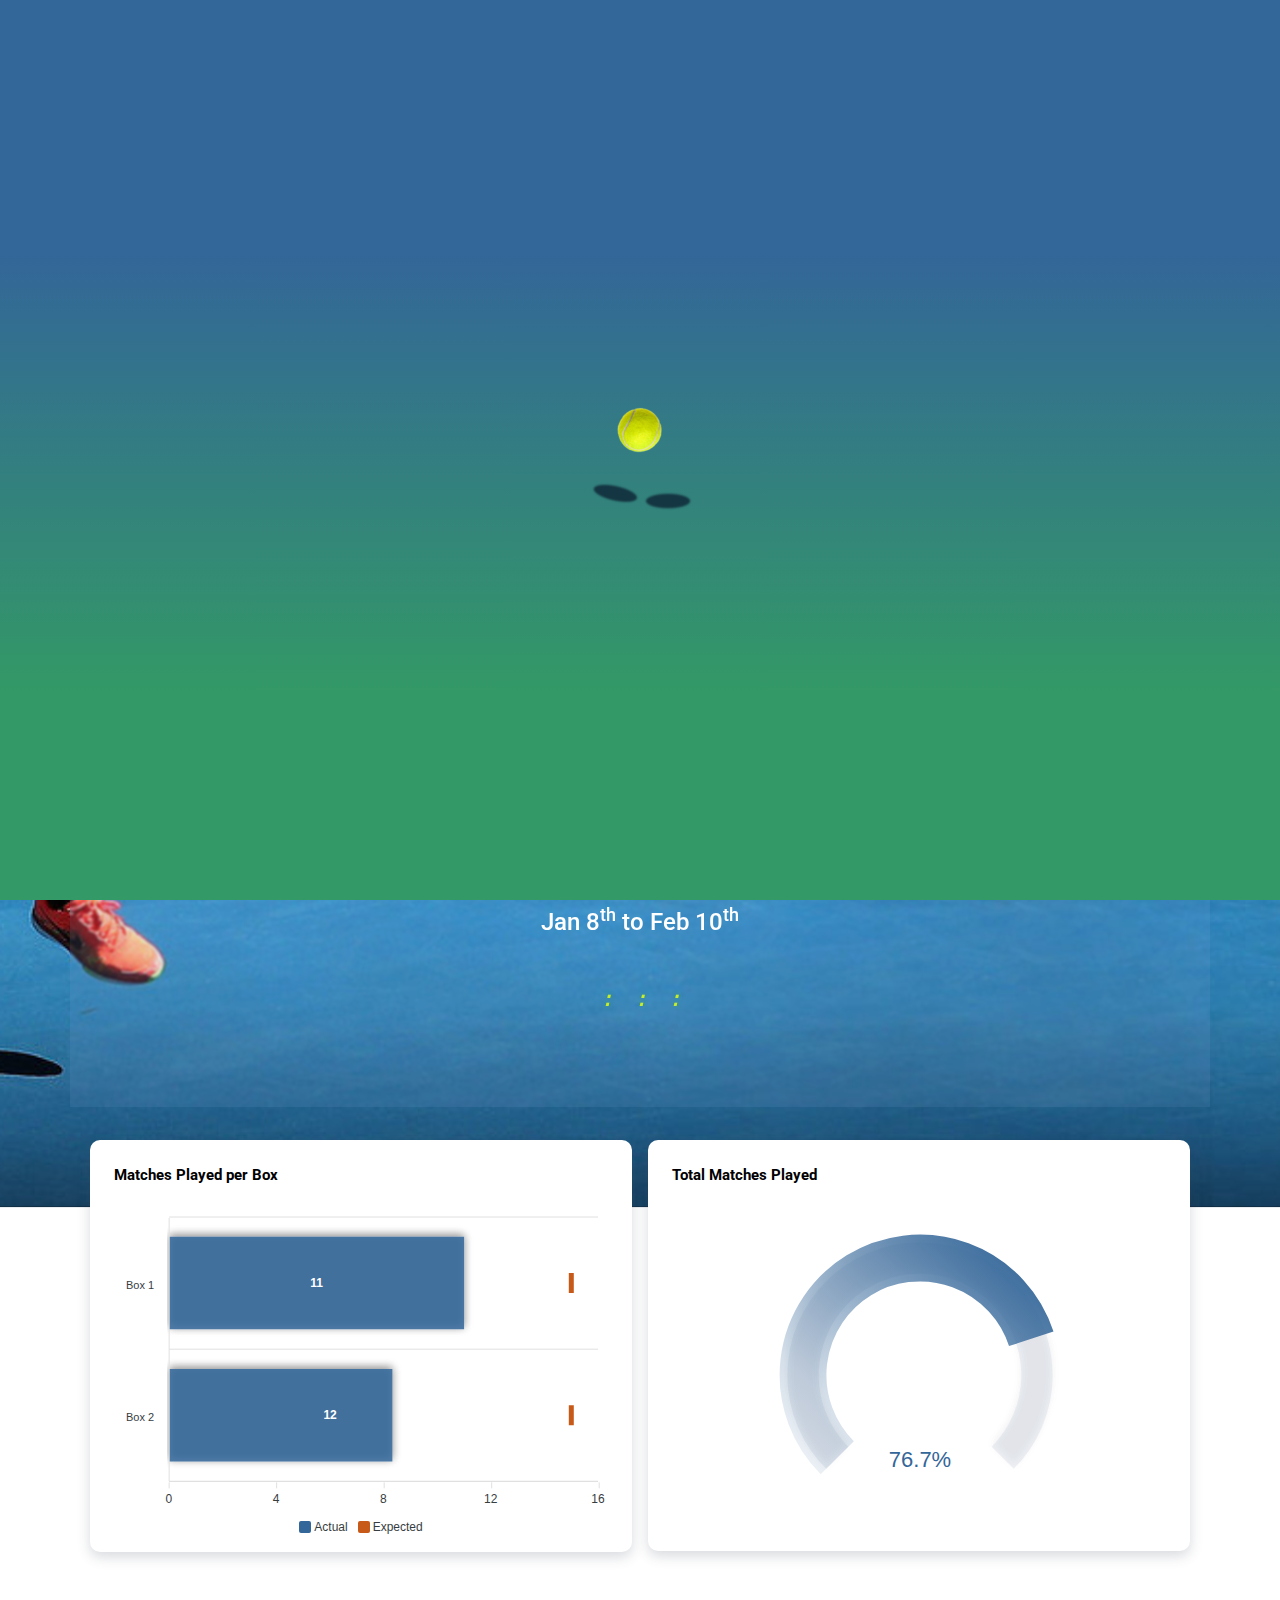
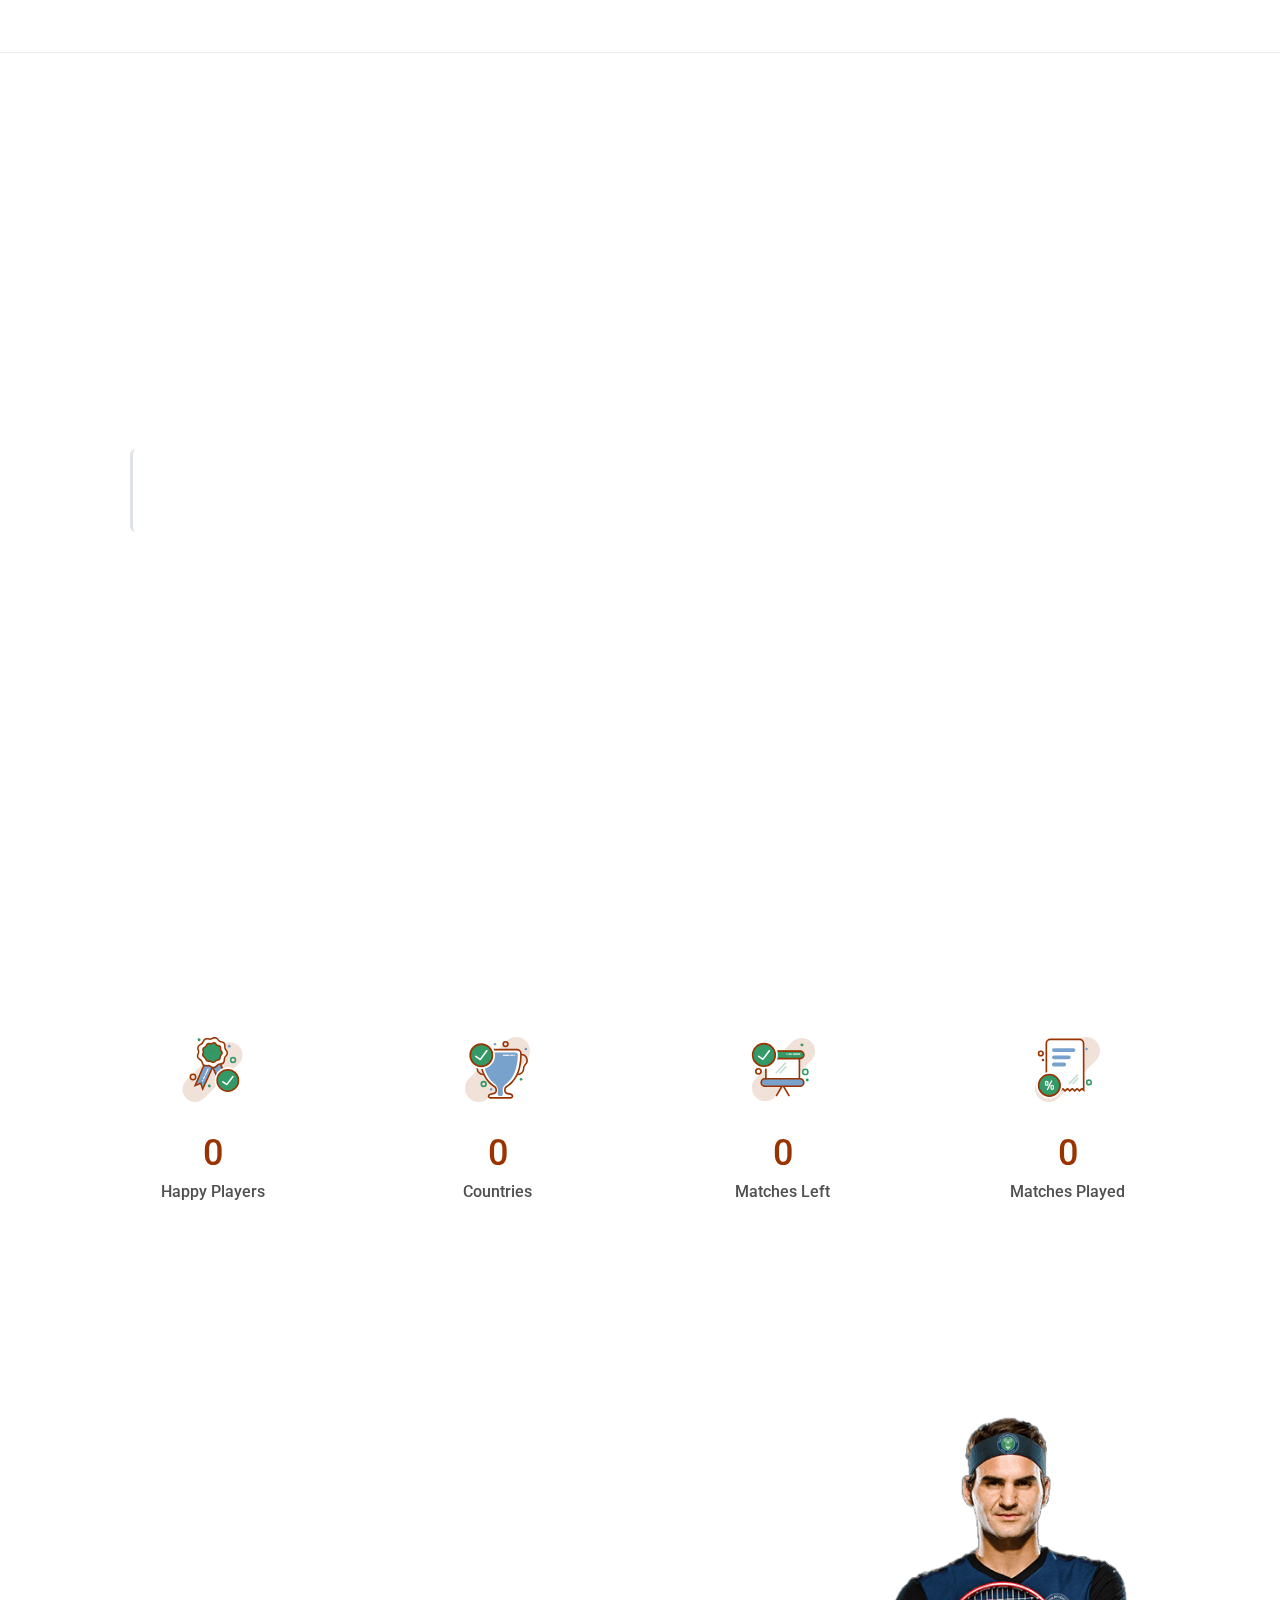
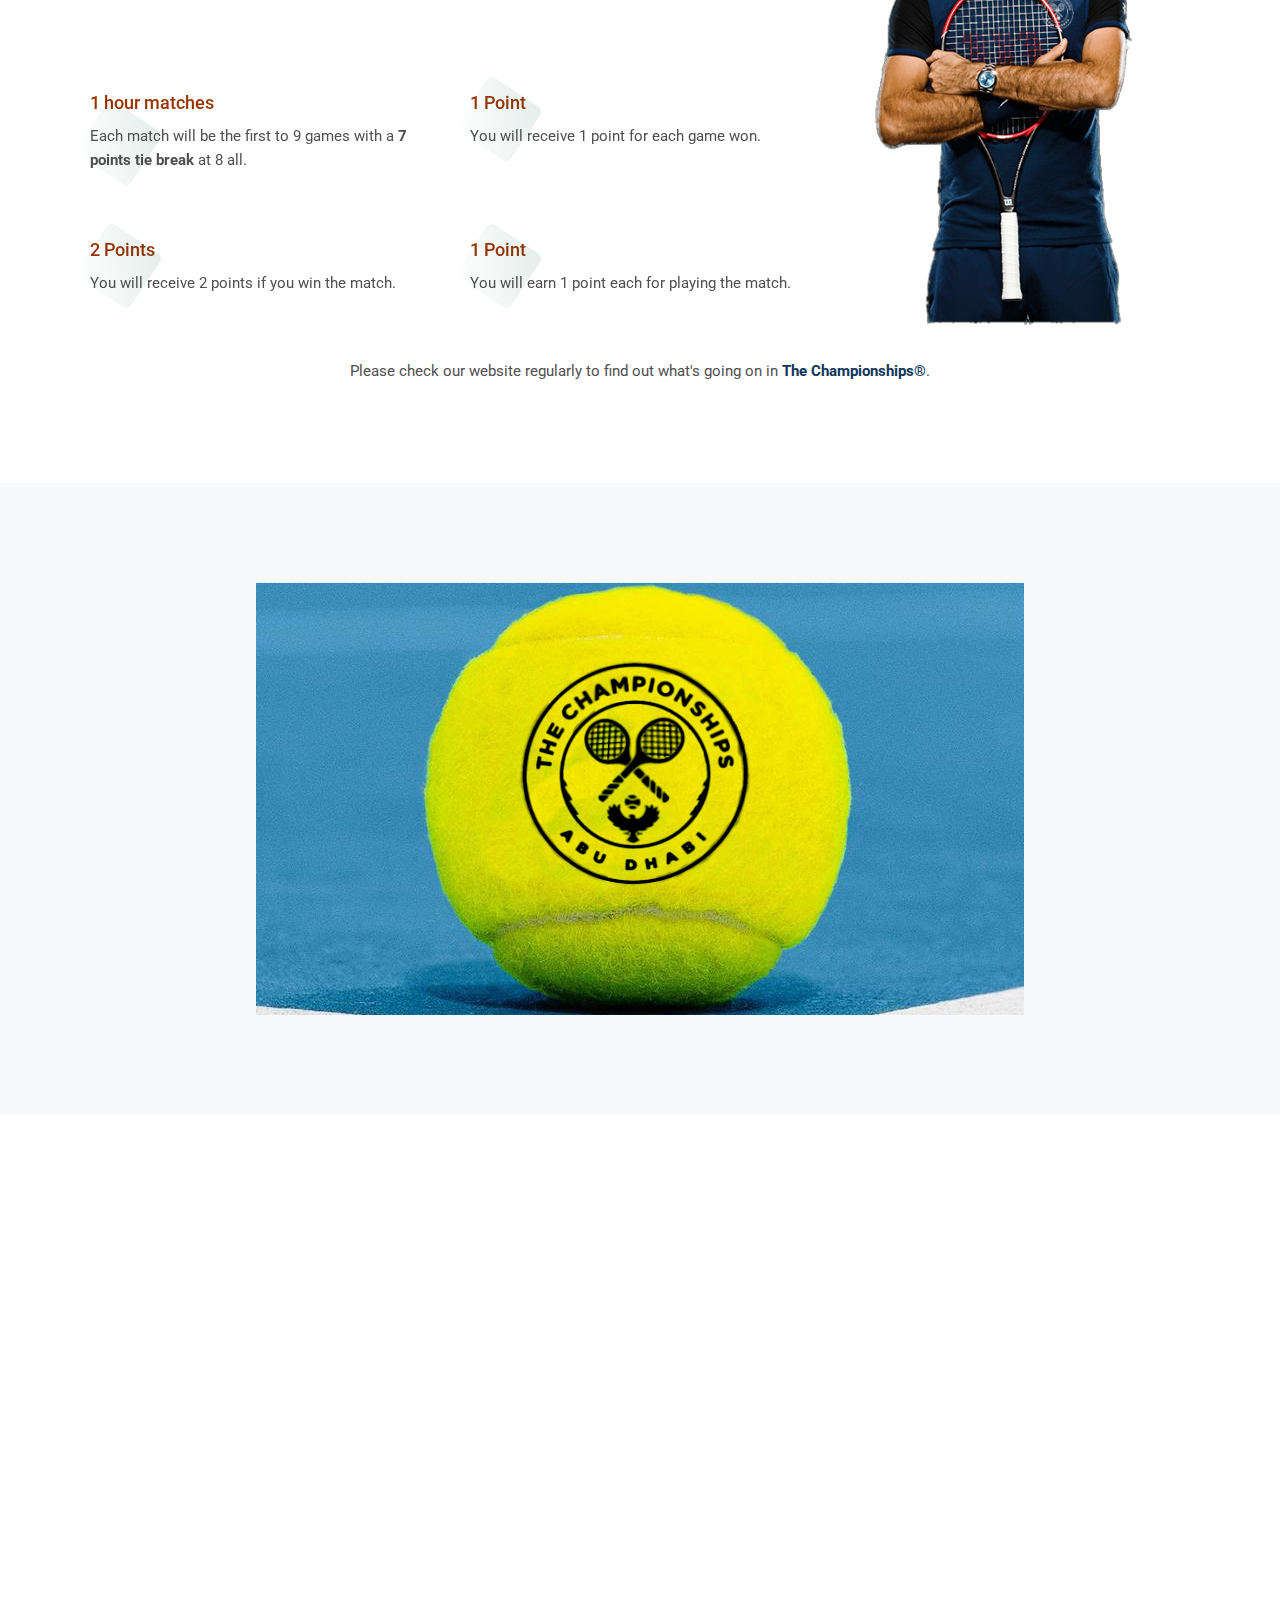
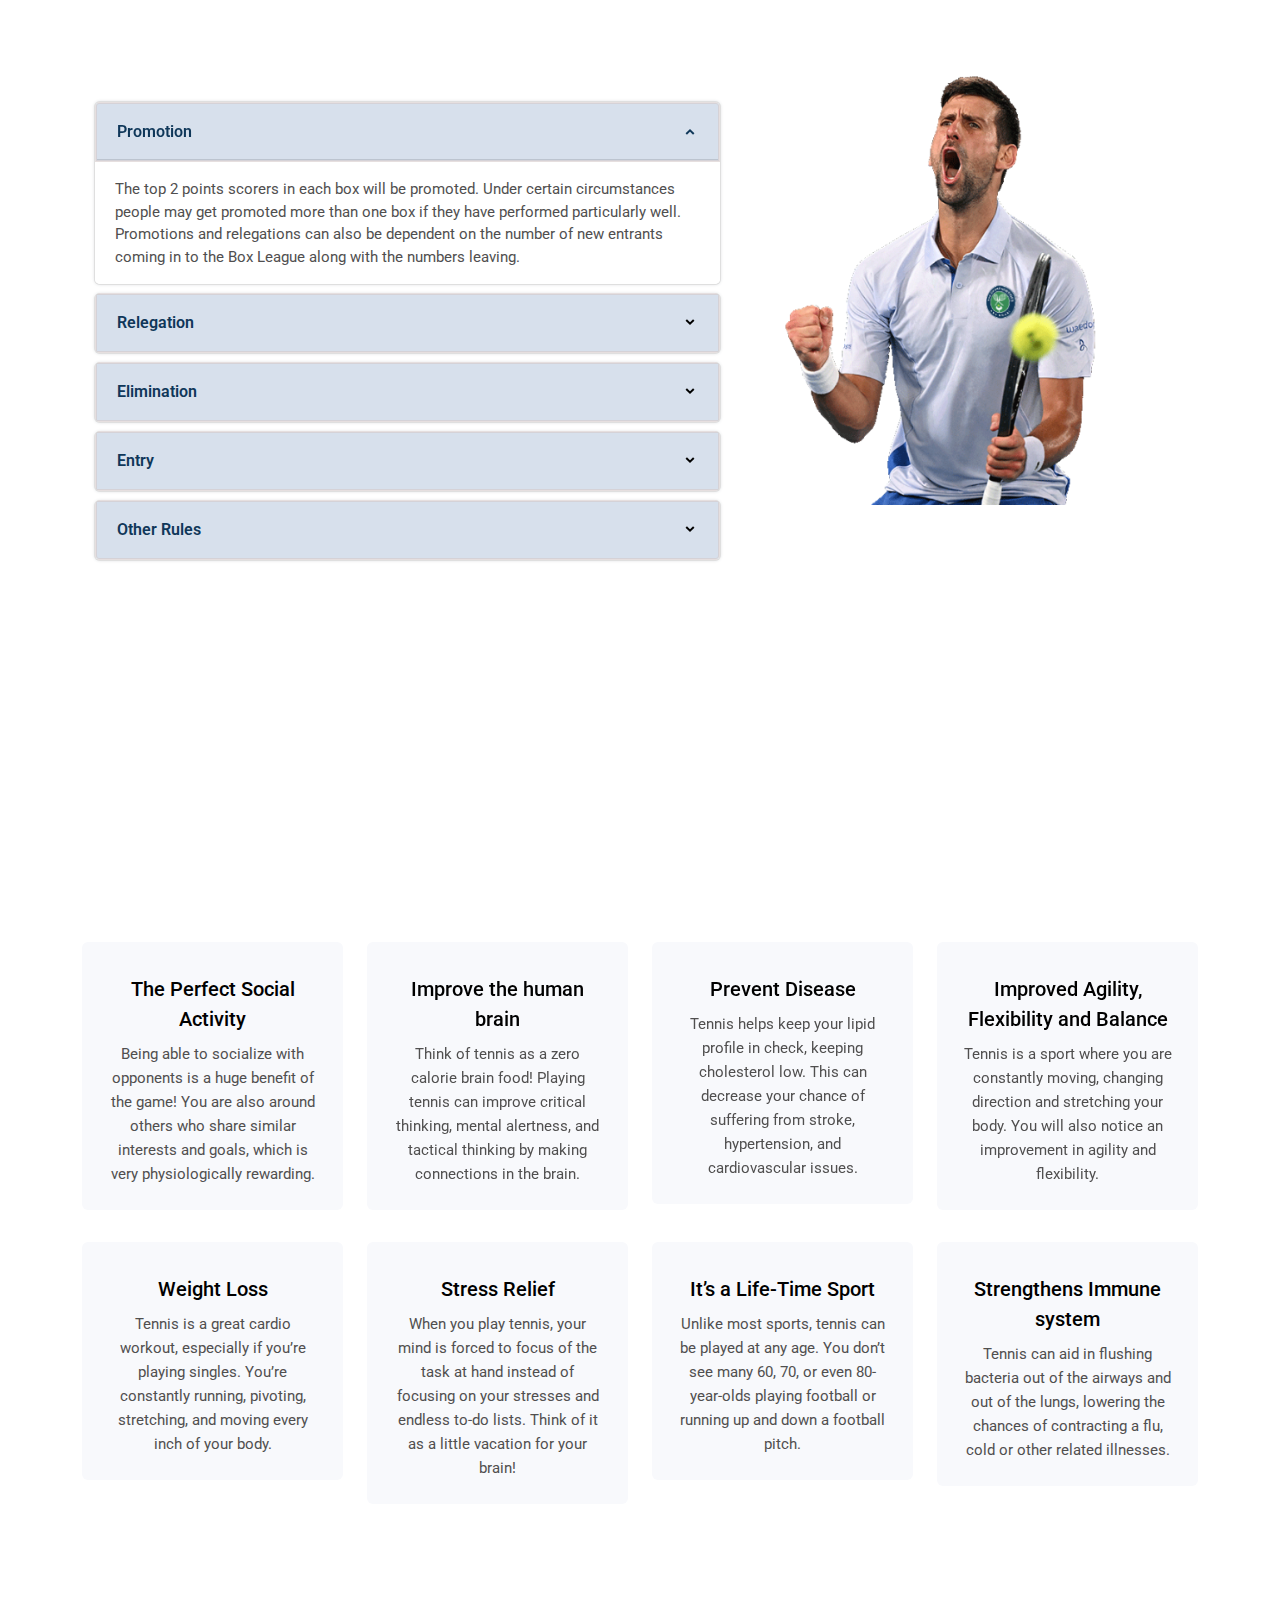
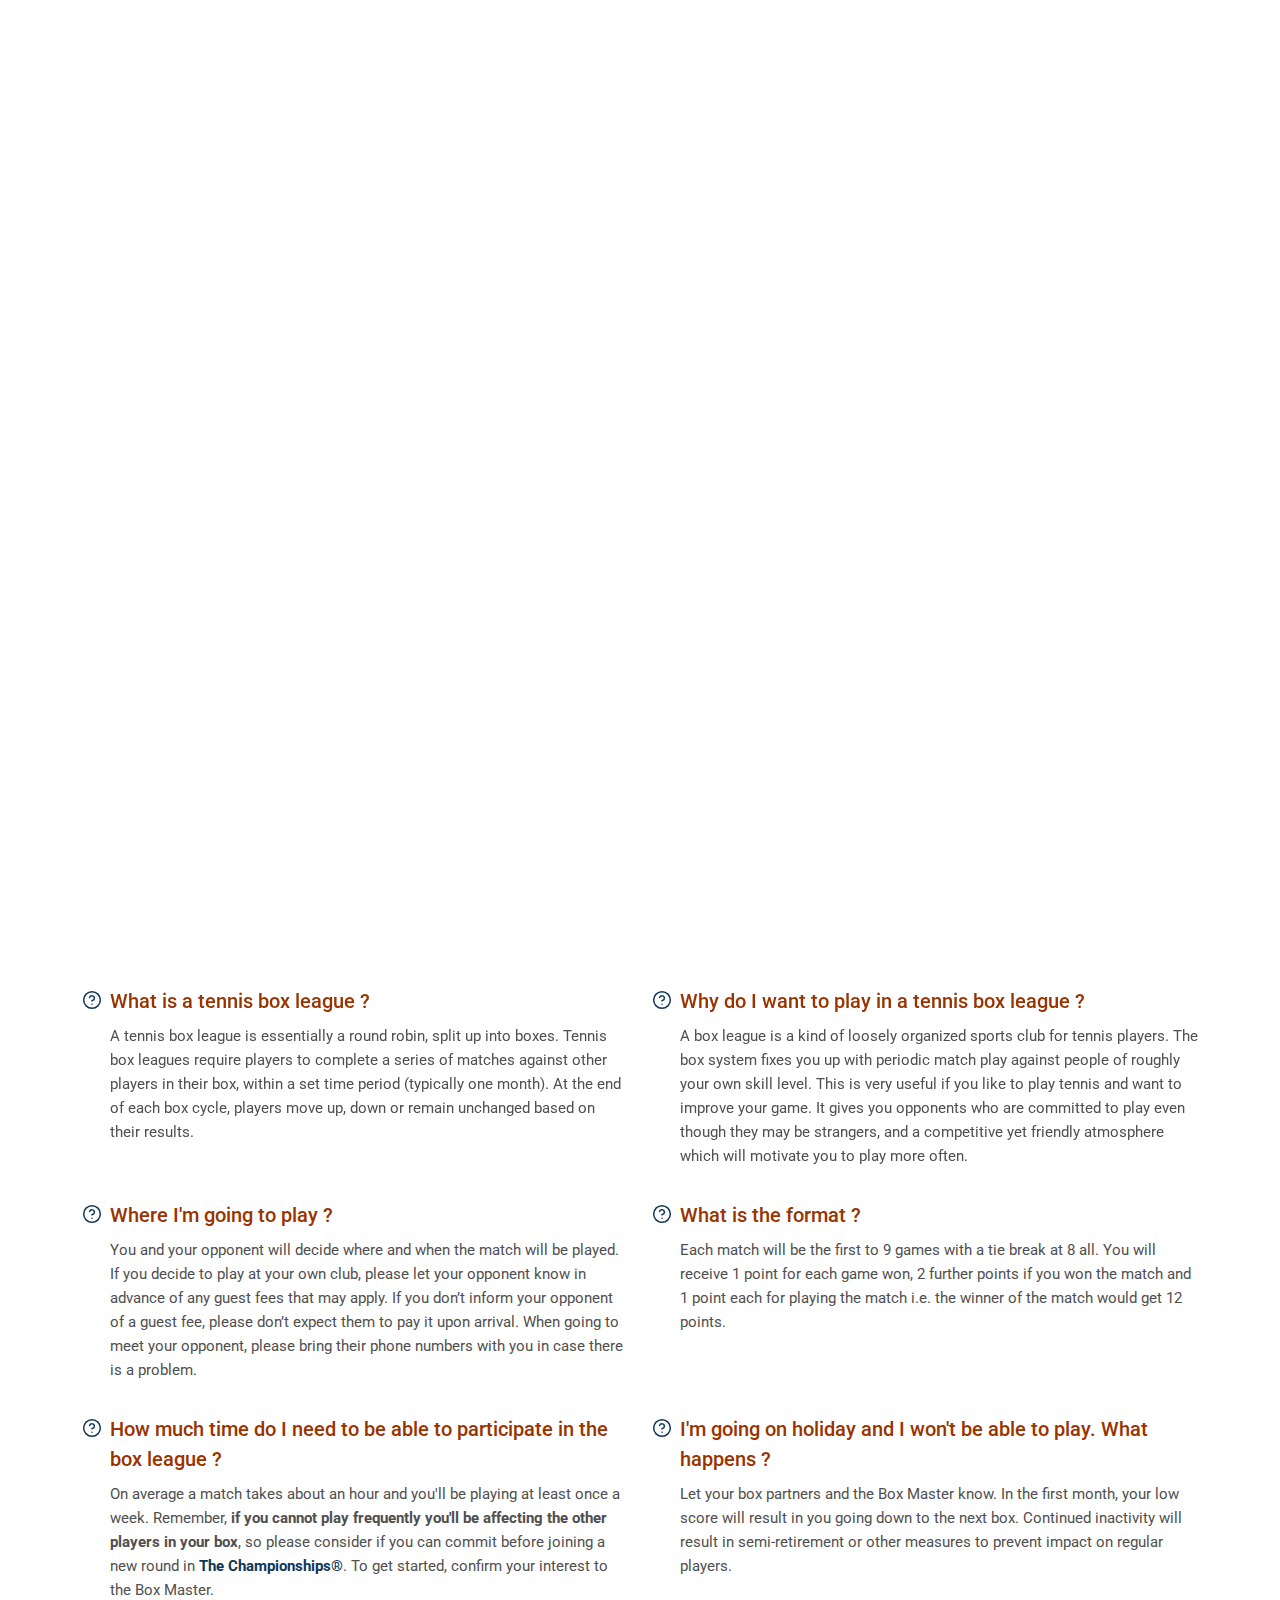
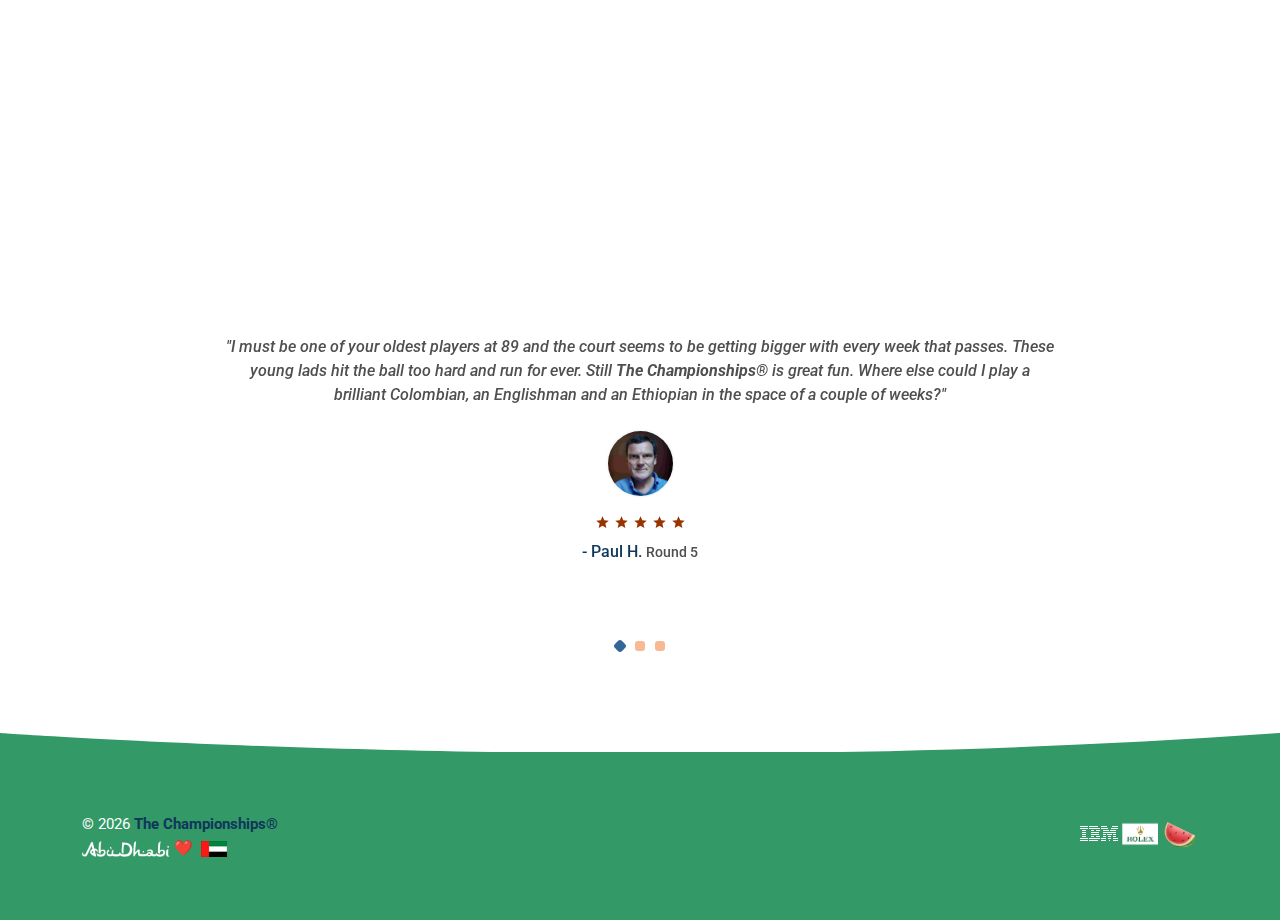
==== commit f316ae0f: "AD 2024" ====
--- a/index.html
+++ b/index.html
@@ -457,7 +457,7 @@
             <h1 class="heading text-secondary mt-3 mb-0">ROUND 1-2025</h1>
             <!-- <h4 class="text-secondary mt-0 mb-2">Final Round</h4> -->
             <h4 class="title text-secondary mt-3 mb-0">
-              Jan 8<sup>th</sup> to Feb 9<sup>th</sup>
+              Jan 8<sup>th</sup> to Feb 10<sup>th</sup>
             </h4>
             <div class="row justify-content-center">
               <div class="col-lg-10 text-center">
